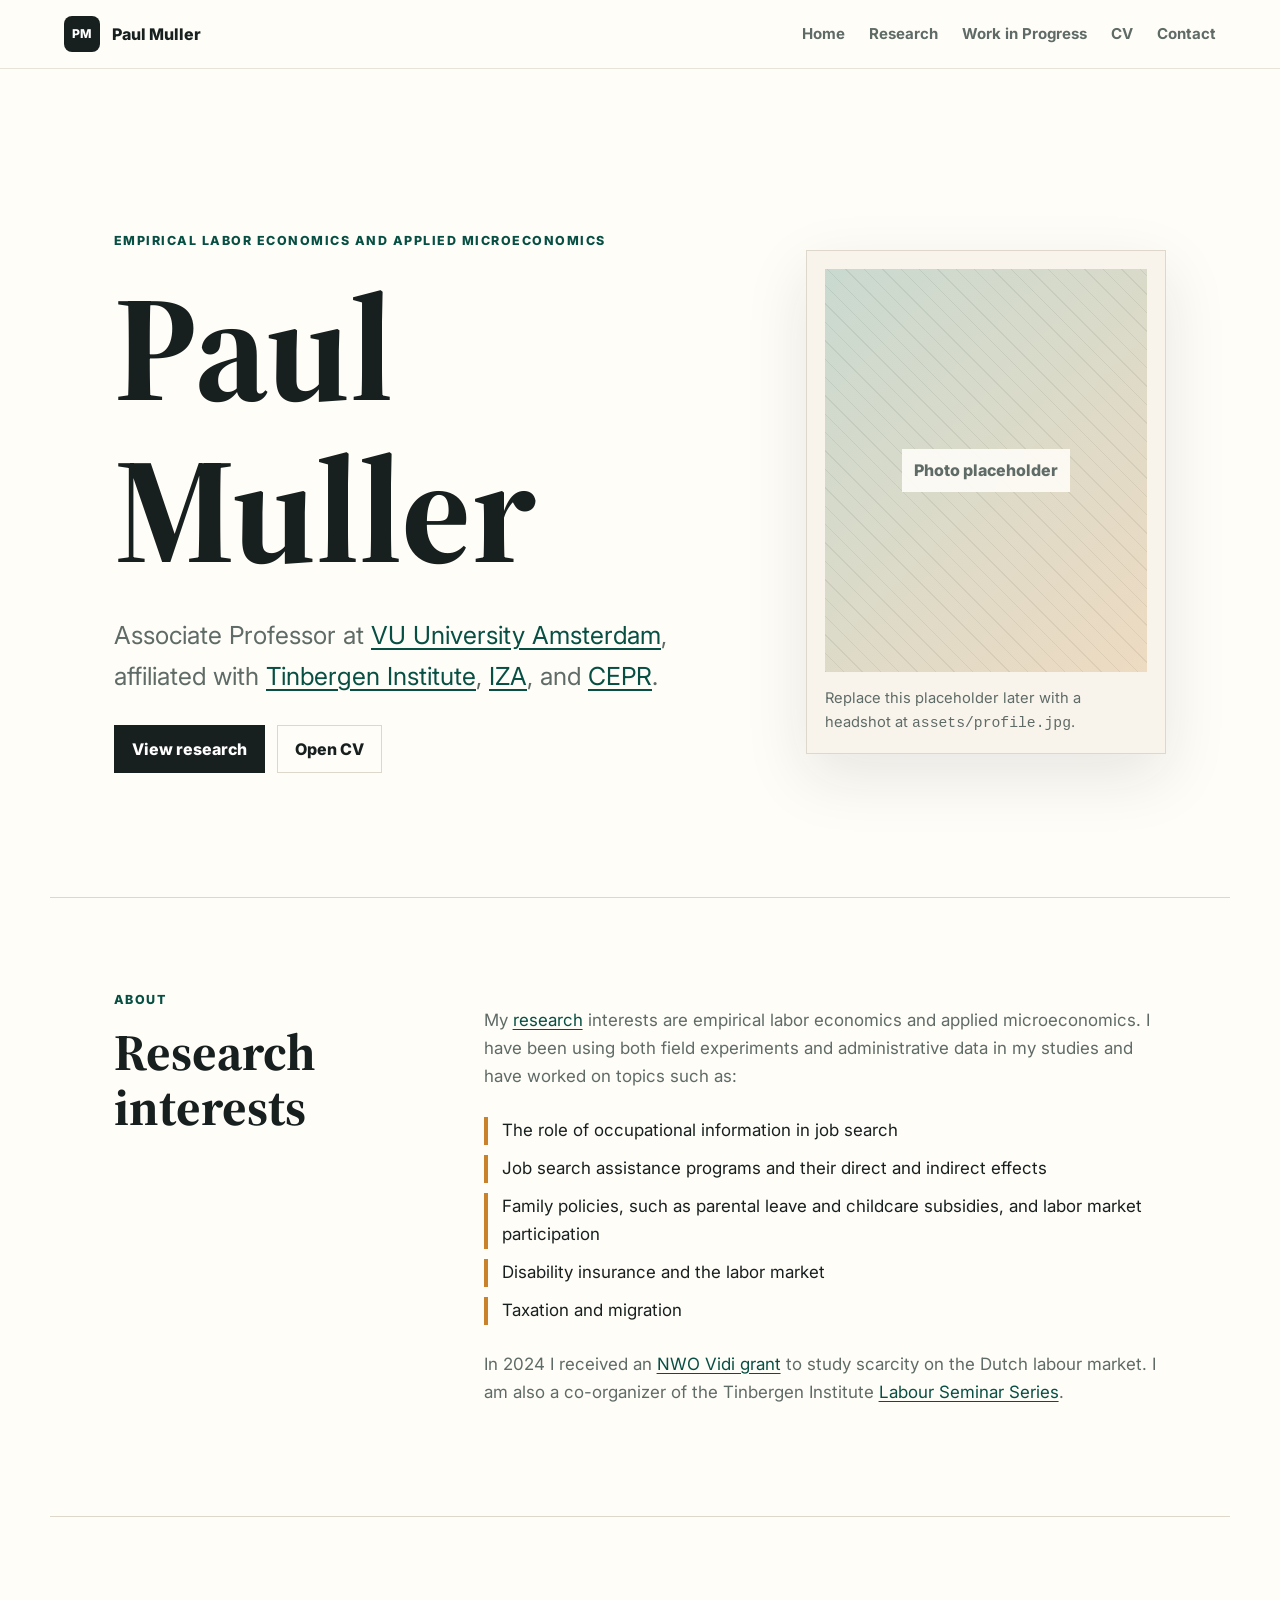
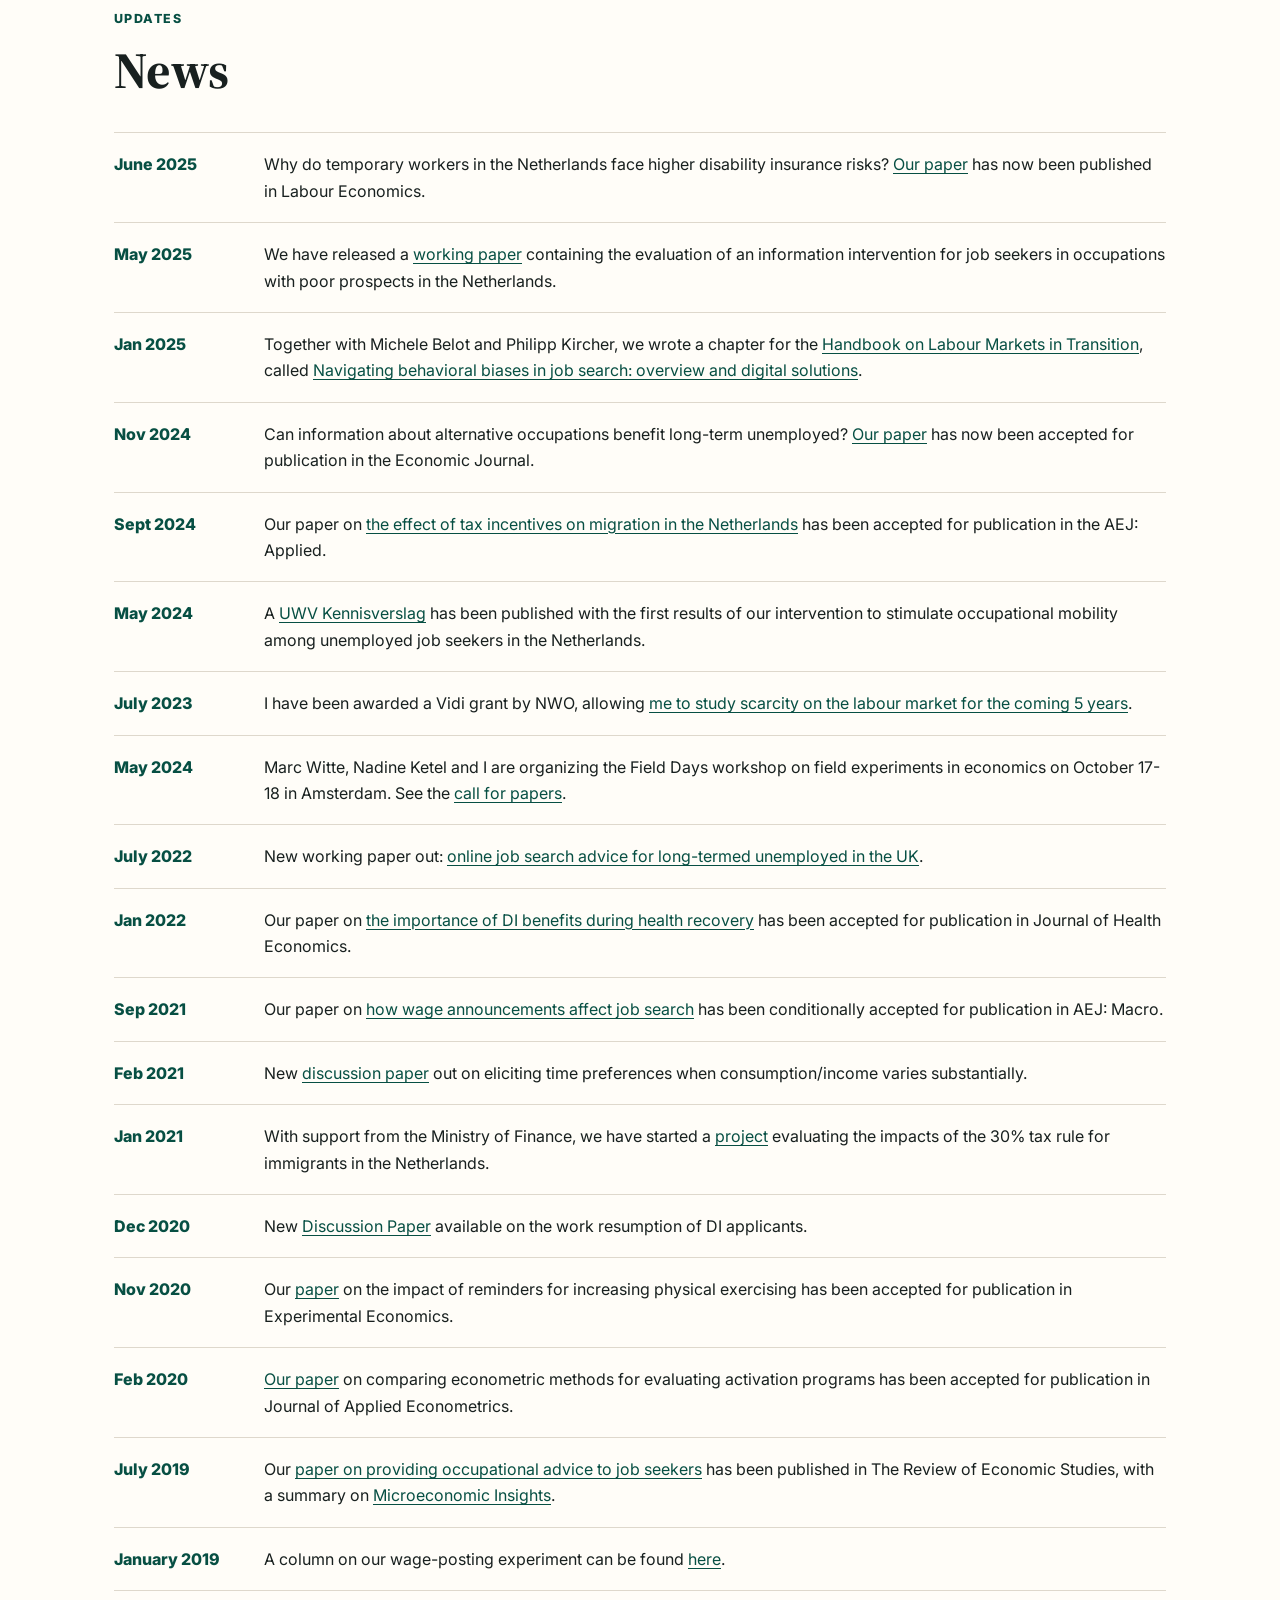
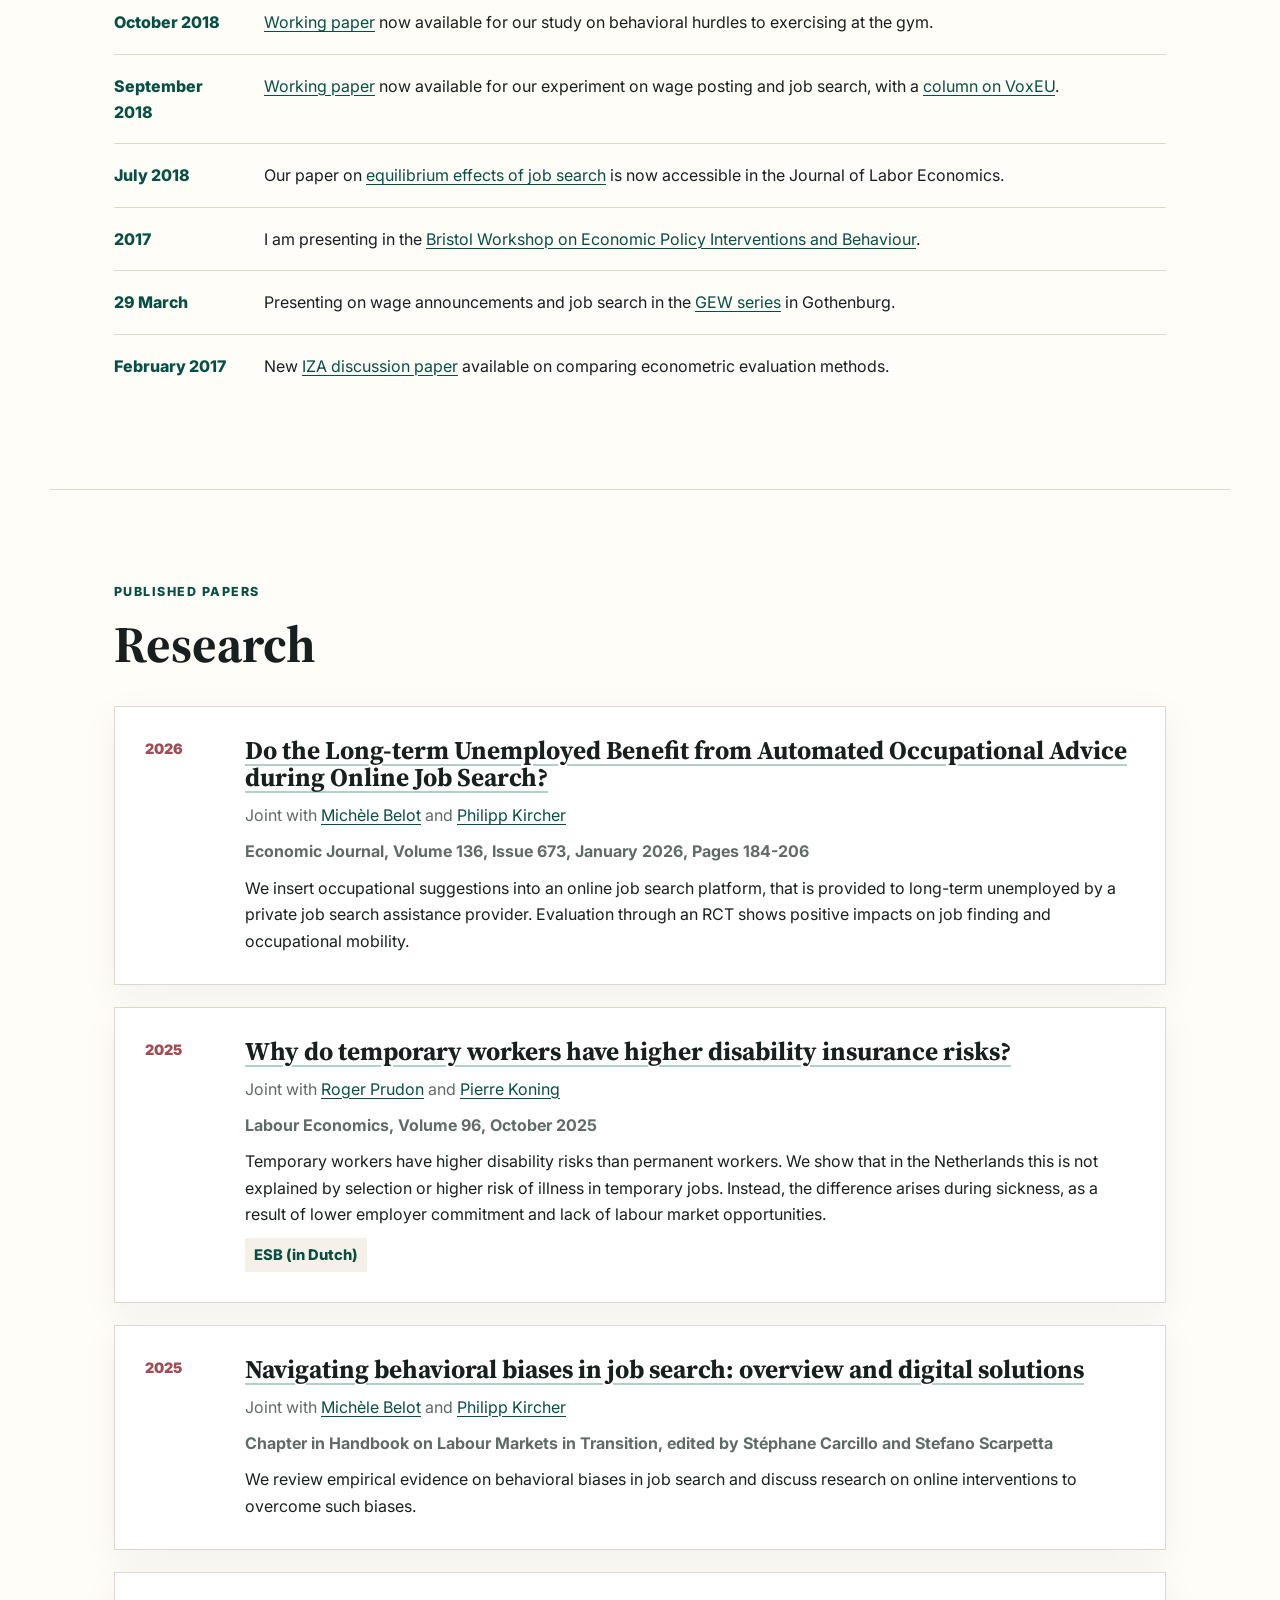
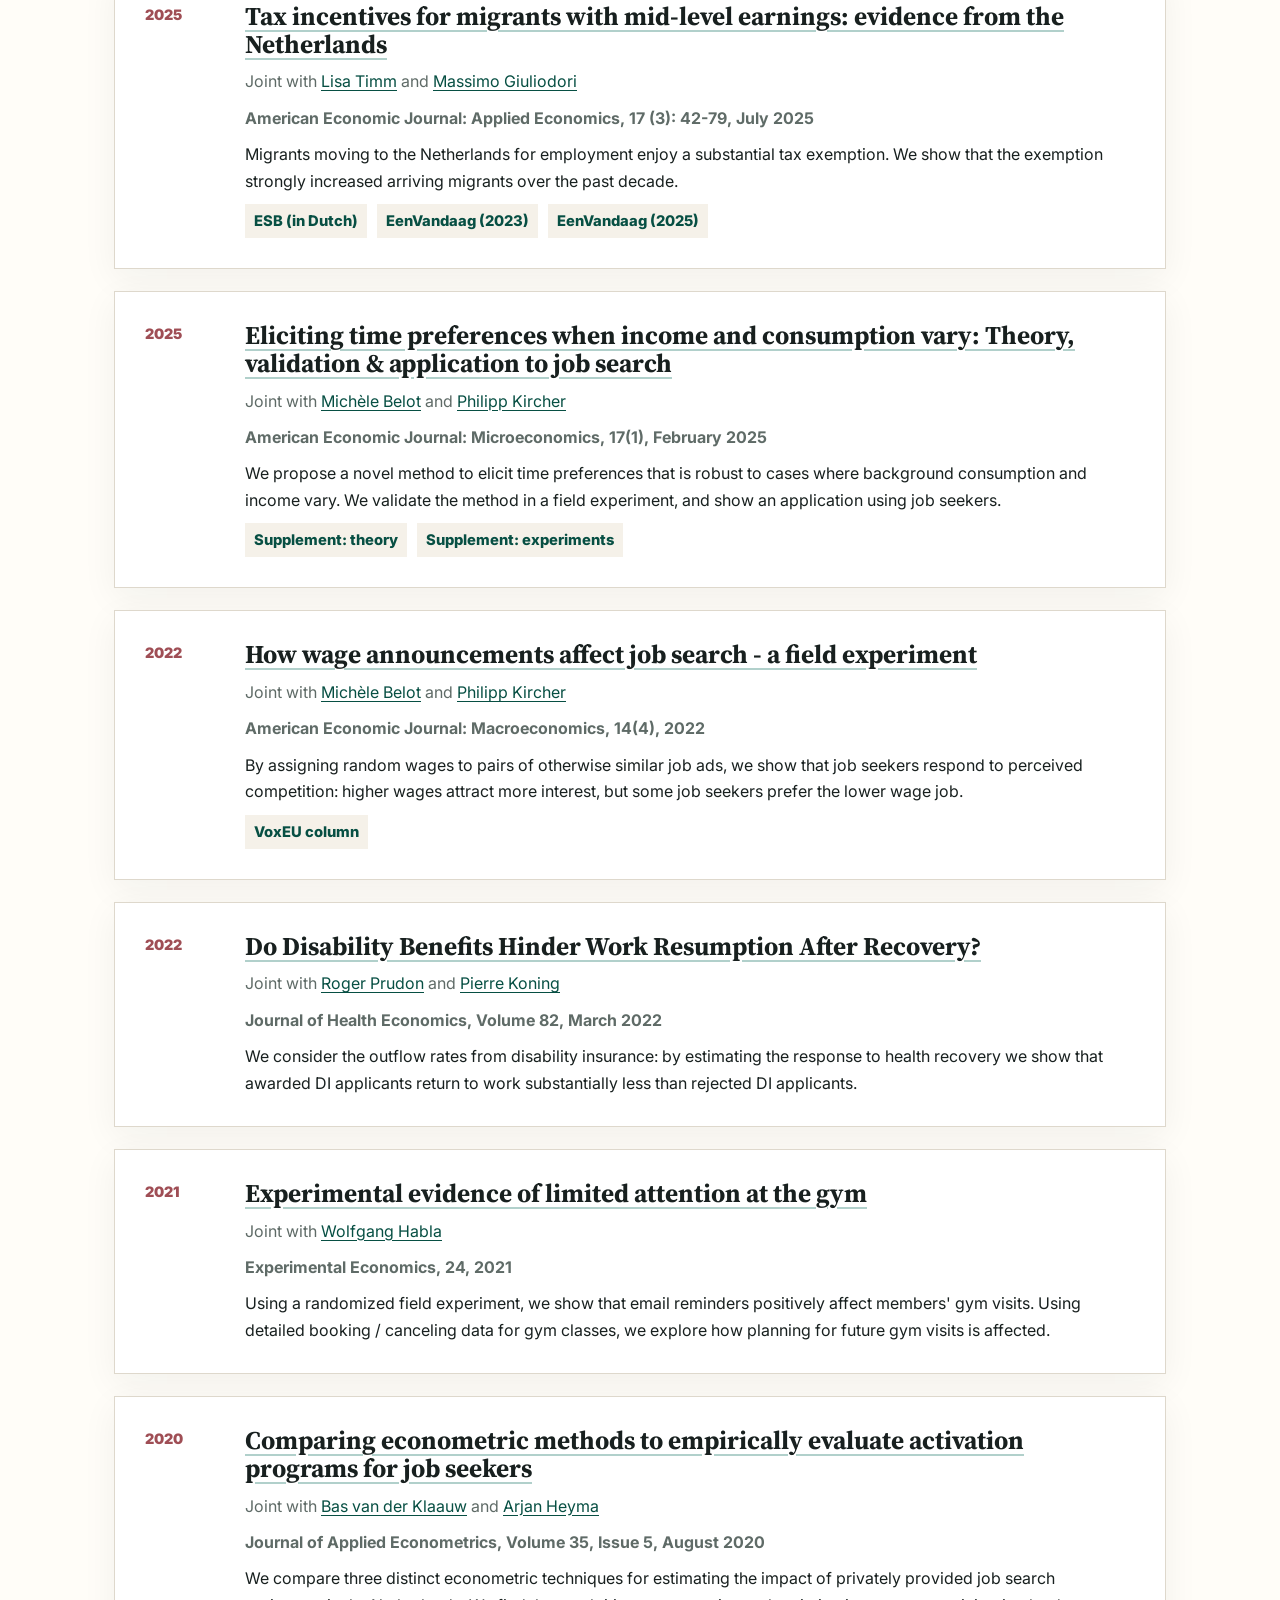
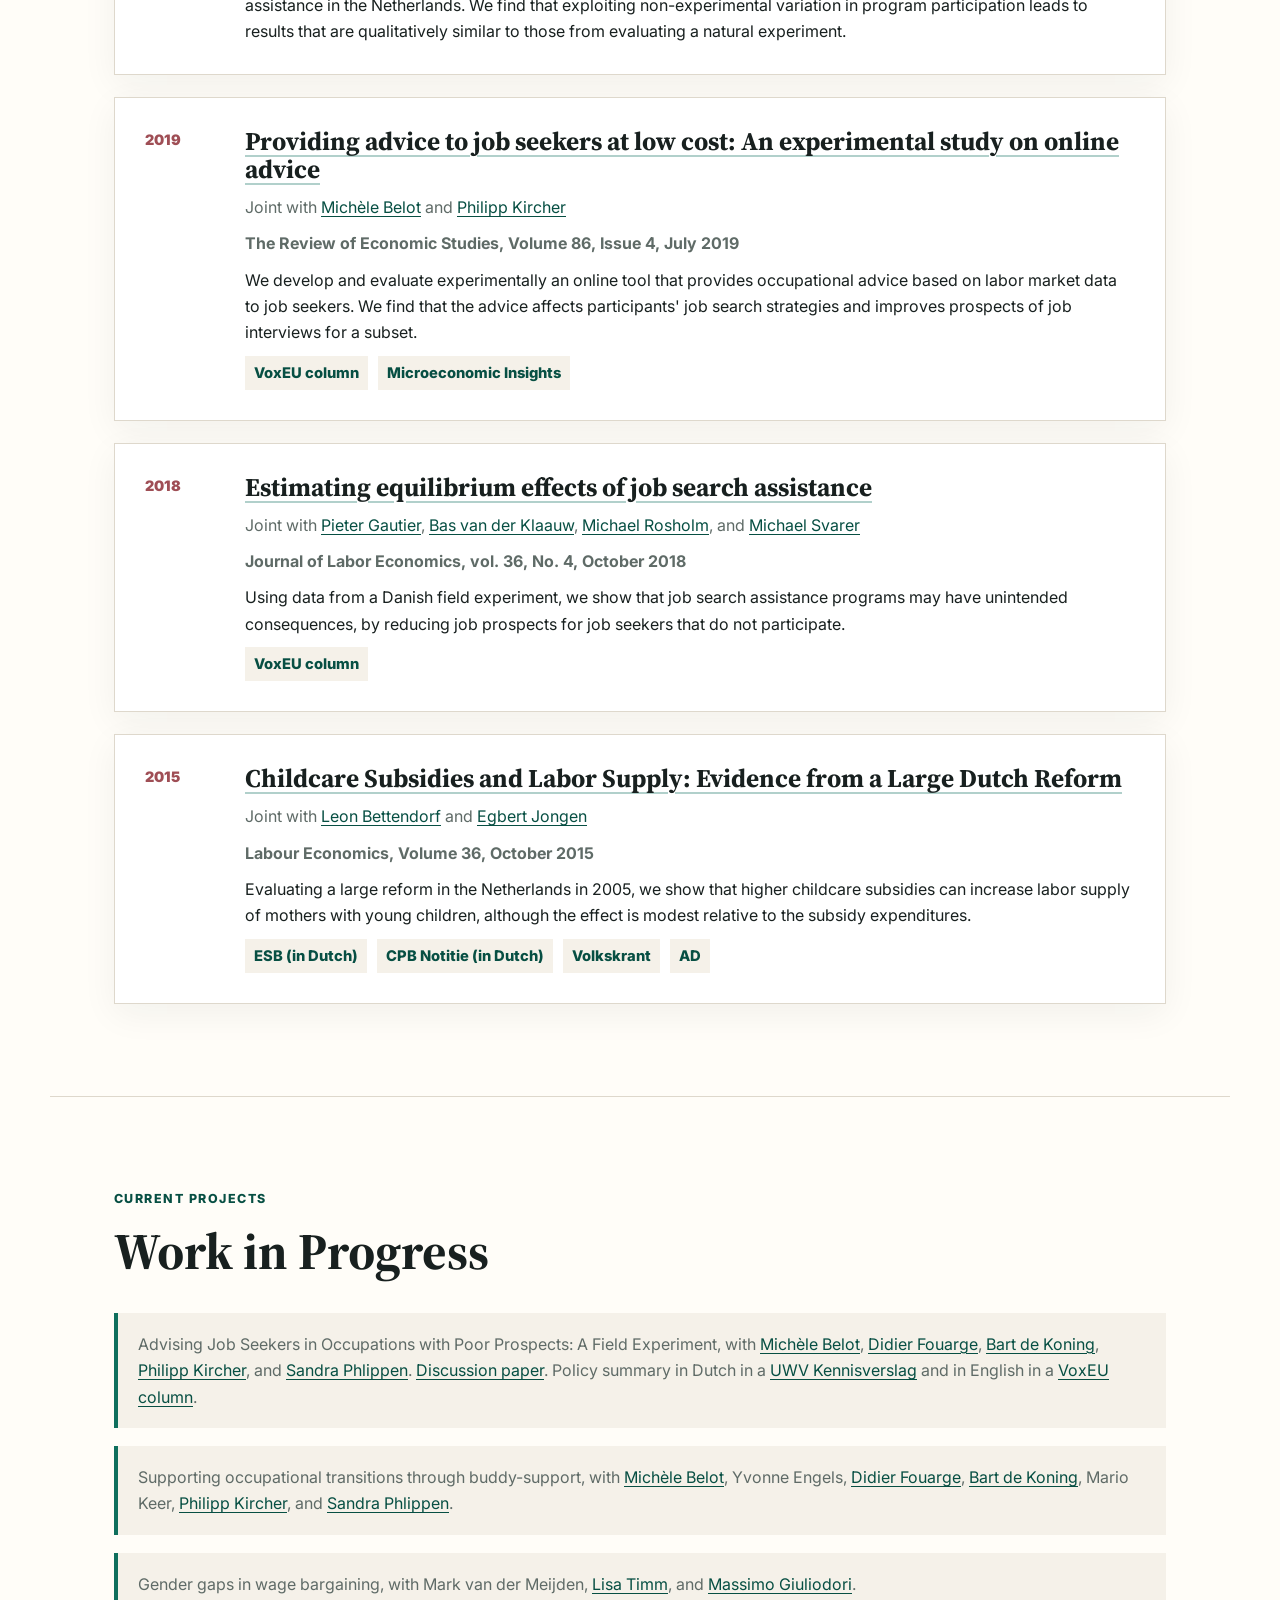
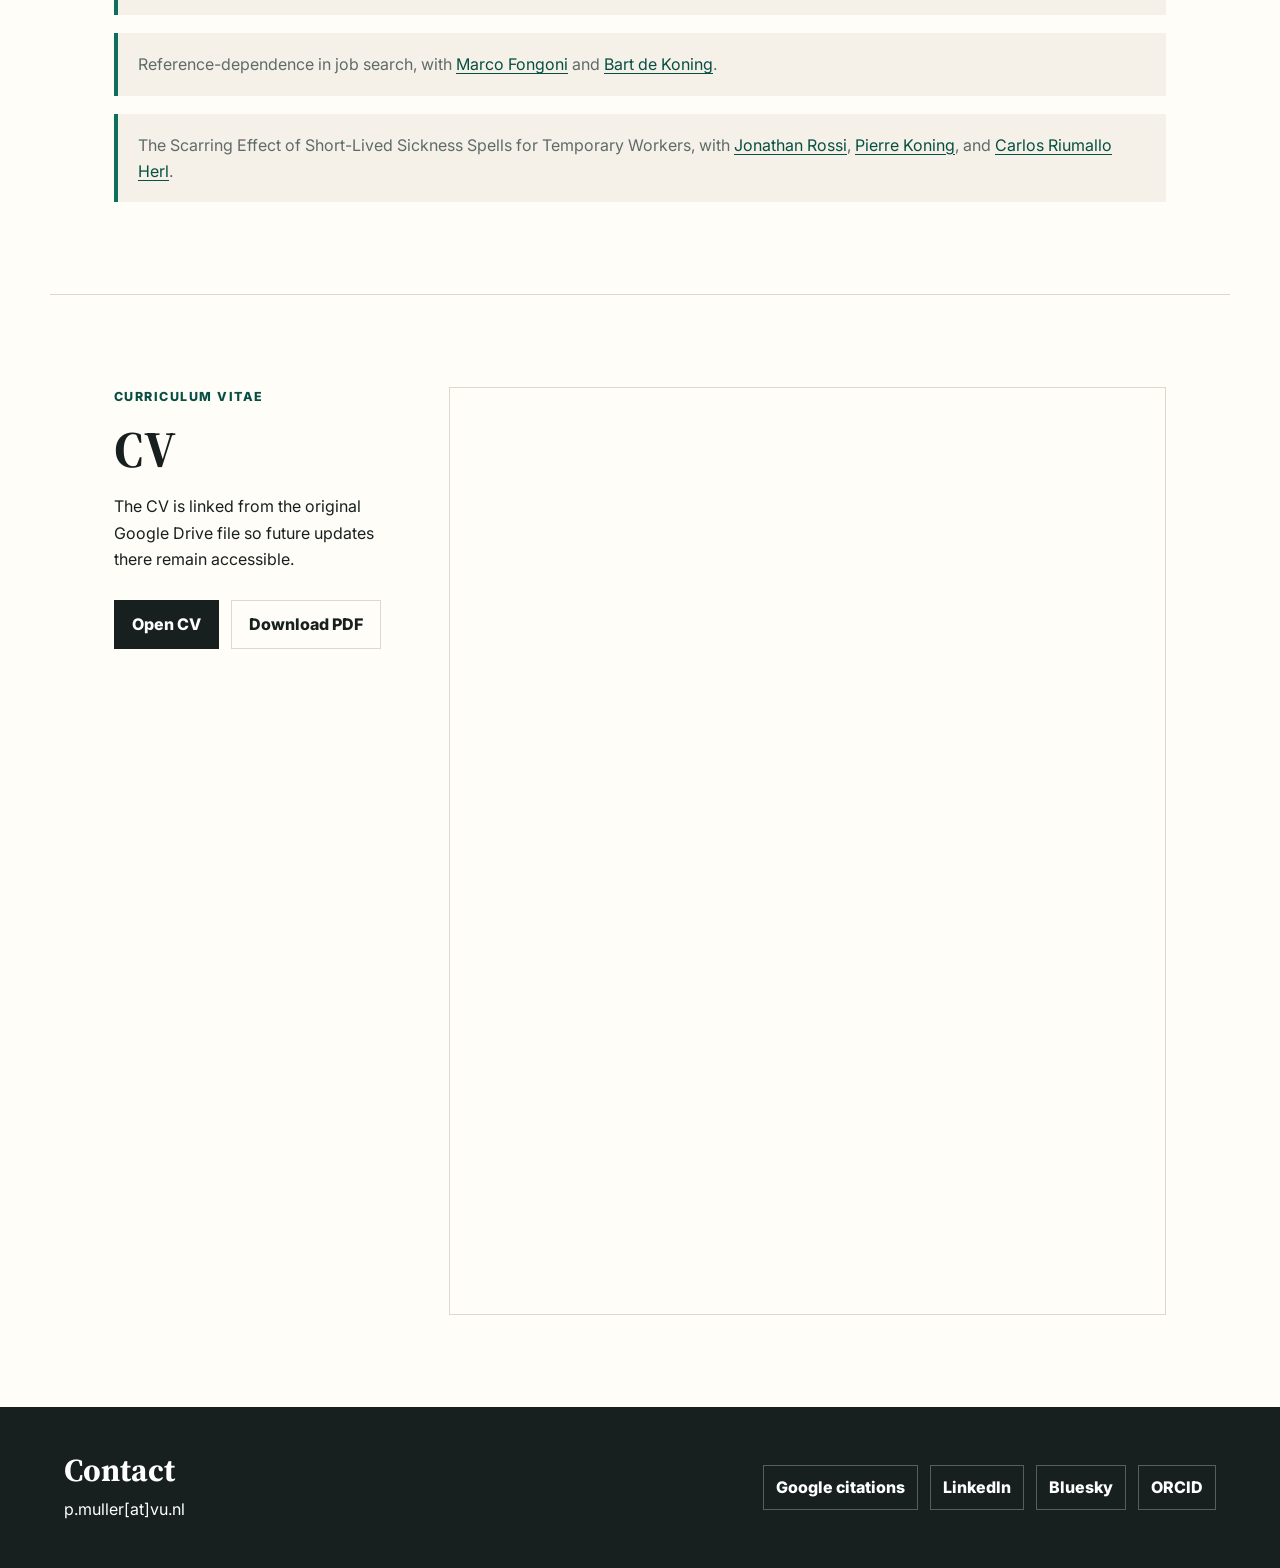
==== index.html @ 39389142 "Add files via upload" ====
<!doctype html>
<html lang="en">
  <head>
    <meta charset="utf-8">
    <meta name="viewport" content="width=device-width, initial-scale=1">
    <meta name="description" content="Paul Muller, Associate Professor at Vrije Universiteit Amsterdam. Research in empirical labor economics and applied microeconomics.">
    <title>Paul Muller | Academic Website</title>
    <link rel="preconnect" href="https://fonts.googleapis.com">
    <link rel="preconnect" href="https://fonts.gstatic.com" crossorigin>
    <link href="https://fonts.googleapis.com/css2?family=Inter:wght@400;500;600;700;800&family=Source+Serif+4:wght@500;600;700&display=swap" rel="stylesheet">
    <link rel="stylesheet" href="styles.css">
  </head>
  <body>
    <header class="site-header">
      <a class="brand" href="#home" aria-label="Paul Muller home">
        <span class="brand-mark">PM</span>
        <span>Paul Muller</span>
      </a>
      <button class="menu-toggle" type="button" aria-expanded="false" aria-controls="site-nav">
        <span></span>
        <span></span>
        <span></span>
      </button>
      <nav class="site-nav" id="site-nav" aria-label="Primary navigation">
        <a href="#home">Home</a>
        <a href="#research">Research</a>
        <a href="#work-in-progress">Work in Progress</a>
        <a href="#cv">CV</a>
        <a href="#contact">Contact</a>
      </nav>
    </header>

    <main id="home">
      <section class="hero">
        <div class="hero-content">
          <p class="eyebrow">Empirical labor economics and applied microeconomics</p>
          <h1>Paul Muller</h1>
          <p class="lead">
            Associate Professor at
            <a href="https://research.vu.nl/en/persons/paul-muller">VU University Amsterdam</a>,
            affiliated with <a href="https://www.tinbergen.nl/home">Tinbergen Institute</a>,
            <a href="http://www.iza.org">IZA</a>, and <a href="https://cepr.org/">CEPR</a>.
          </p>
          <div class="hero-actions">
            <a class="button primary" href="#research">View research</a>
            <a class="button" href="https://drive.google.com/open?id=0B8v-GFLq4K0FSGJWUFNqa3ZjNzg&amp;resourcekey=0-B0E4r2ADpZhkcLunkWq-Mg">Open CV</a>
          </div>
        </div>
        <aside class="profile-panel" aria-label="Profile image placeholder">
          <div class="photo-placeholder">
            <span>Photo placeholder</span>
          </div>
          <p>
            Replace this placeholder later with a headshot at
            <code>assets/profile.jpg</code>.
          </p>
        </aside>
      </section>

      <section class="section split-section">
        <div>
          <p class="section-kicker">About</p>
          <h2>Research interests</h2>
        </div>
        <div class="text-flow">
          <p>
            My <a href="#research">research</a> interests are empirical labor economics and applied microeconomics.
            I have been using both field experiments and administrative data in my studies and have worked on topics such as:
          </p>
          <ul class="topic-list">
            <li>The role of occupational information in job search</li>
            <li>Job search assistance programs and their direct and indirect effects</li>
            <li>Family policies, such as parental leave and childcare subsidies, and labor market participation</li>
            <li>Disability insurance and the labor market</li>
            <li>Taxation and migration</li>
          </ul>
          <p>
            In 2024 I received an <a href="https://vu.nl/nl/nieuws/2023/paul-muller-ontvangt-vidi-onderzoeksbeurs">NWO Vidi grant</a>
            to study scarcity on the Dutch labour market. I am also a co-organizer of the Tinbergen Institute
            <a href="https://tinbergen.nl/events/series=Labor+Seminars">Labour Seminar Series</a>.
          </p>
        </div>
      </section>

      <section class="section" id="news">
        <div class="section-heading">
          <p class="section-kicker">Updates</p>
          <h2>News</h2>
        </div>
        <div class="news-list">
          <article><time>June 2025</time><p>Why do temporary workers in the Netherlands face higher disability insurance risks? <a href="https://doi.org/10.1016/j.labeco.2025.102719">Our paper</a> has now been published in Labour Economics.</p></article>
          <article><time>May 2025</time><p>We have released a <a href="https://www.iza.org/publications/dp/17905/advising-job-seekers-in-occupations-with-poor-prospects-a-field-experiment">working paper</a> containing the evaluation of an information intervention for job seekers in occupations with poor prospects in the Netherlands.</p></article>
          <article><time>Jan 2025</time><p>Together with Michele Belot and Philipp Kircher, we wrote a chapter for the <a href="https://www.elgaronline.com/edcollbook/book/9781839106958/9781839106958.xml?rskey=VYB6Tf&amp;result=1">Handbook on Labour Markets in Transition</a>, called <a href="https://www.elgaronline.com/edcollchap/book/9781839106958/book-part-9781839106958-14.xml">Navigating behavioral biases in job search: overview and digital solutions</a>.</p></article>
          <article><time>Nov 2024</time><p>Can information about alternative occupations benefit long-term unemployed? <a href="https://docs.iza.org/dp15452.pdf">Our paper</a> has now been accepted for publication in the Economic Journal.</p></article>
          <article><time>Sept 2024</time><p>Our paper on <a href="https://www.aeaweb.org/articles?id=10.1257/app.20230438&amp;&amp;from=f">the effect of tax incentives on migration in the Netherlands</a> has been accepted for publication in the AEJ: Applied.</p></article>
          <article><time>May 2024</time><p>A <a href="https://www.uwv.nl/imagesdxa/ukv-2024-4-breder-naar-werk-zoeken_tcm94-457199.pdf">UWV Kennisverslag</a> has been published with the first results of our intervention to stimulate occupational mobility among unemployed job seekers in the Netherlands.</p></article>
          <article><time>July 2023</time><p>I have been awarded a Vidi grant by NWO, allowing <a href="https://vu.nl/nl/nieuws/2023/paul-muller-ontvangt-vidi-onderzoeksbeurs">me to study scarcity on the labour market for the coming 5 years</a>.</p></article>
          <article><time>May 2024</time><p>Marc Witte, Nadine Ketel and I are organizing the Field Days workshop on field experiments in economics on October 17-18 in Amsterdam. See the <a href="https://tinbergen.nl/event/2024/10/17/12512/field-days-experiments-outside-the-lab">call for papers</a>.</p></article>
          <article><time>July 2022</time><p>New working paper out: <a href="https://docs.iza.org/dp15452.pdf">online job search advice for long-termed unemployed in the UK</a>.</p></article>
          <article><time>Jan 2022</time><p>Our paper on <a href="https://doi.org/10.1016/j.jhealeco.2022.102593">the importance of DI benefits during health recovery</a> has been accepted for publication in Journal of Health Economics.</p></article>
          <article><time>Sep 2021</time><p>Our paper on <a href="https://www.aeaweb.org/articles?id=10.1257/mac.20200116">how wage announcements affect job search</a> has been conditionally accepted for publication in AEJ: Macro.</p></article>
          <article><time>Feb 2021</time><p>New <a href="https://papers.tinbergen.nl/21013.pdf">discussion paper</a> out on eliciting time preferences when consumption/income varies substantially.</p></article>
          <article><time>Jan 2021</time><p>With support from the Ministry of Finance, we have started a <a href="https://odissei-data.nl/nl/2020/11/the-30-rule-for-expats-impact-on-immigration-and-wages/">project</a> evaluating the impacts of the 30% tax rule for immigrants in the Netherlands.</p></article>
          <article><time>Dec 2020</time><p>New <a href="https://www.iza.org/publications/dp/13971/do-disability-benefits-hinder-work-resumption-after-recovery">Discussion Paper</a> available on the work resumption of DI applicants.</p></article>
          <article><time>Nov 2020</time><p>Our <a href="https://www.dropbox.com/s/bor770i3ataqcuh/reminder_study_48PM.pdf?dl=0">paper</a> on the impact of reminders for increasing physical exercising has been accepted for publication in Experimental Economics.</p></article>
          <article><time>Feb 2020</time><p><a href="https://onlinelibrary.wiley.com/doi/abs/10.1002/jae.2763">Our paper</a> on comparing econometric methods for evaluating activation programs has been accepted for publication in Journal of Applied Econometrics.</p></article>
          <article><time>July 2019</time><p>Our <a href="https://doi.org/10.1093/restud/rdy059">paper on providing occupational advice to job seekers</a> has been published in The Review of Economic Studies, with a summary on <a href="https://microeconomicinsights.org/providing-low-cost-labor-market-information-to-assist-jobseekers/">Microeconomic Insights</a>.</p></article>
          <article><time>January 2019</time><p>A column on our wage-posting experiment can be found <a href="https://voxeu.org/article/job-seeker-responses-wages-job-adverts">here</a>.</p></article>
          <article><time>October 2018</time><p><a href="https://gupea.ub.gu.se/bitstream/2077/57880/1/gupea_2077_57880_1.pdf">Working paper</a> now available for our study on behavioral hurdles to exercising at the gym.</p></article>
          <article><time>September 2018</time><p><a href="http://ftp.iza.org/dp11814.pdf">Working paper</a> now available for our experiment on wage posting and job search, with a <a href="https://voxeu.org/article/job-seeker-responses-wages-job-adverts">column on VoxEU</a>.</p></article>
          <article><time>July 2018</time><p>Our paper on <a href="https://www.journals.uchicago.edu/doi/10.1086/697513">equilibrium effects of job search</a> is now accessible in the Journal of Labor Economics.</p></article>
          <article><time>2017</time><p>I am presenting in the <a href="http://www.bristol.ac.uk/efm/events/2017/bristol-workshop-on-economic-policy-interventions-and-behaviour.html">Bristol Workshop on Economic Policy Interventions and Behaviour</a>.</p></article>
          <article><time>29 March</time><p>Presenting on wage announcements and job search in the <a href="http://economics.handels.gu.se/english/research/seminars">GEW series</a> in Gothenburg.</p></article>
          <article><time>February 2017</time><p>New <a href="http://ftp.iza.org/dp10531.pdf">IZA discussion paper</a> available on comparing econometric evaluation methods.</p></article>
        </div>
      </section>

      <section class="section" id="research">
        <div class="section-heading">
          <p class="section-kicker">Published papers</p>
          <h2>Research</h2>
        </div>
        <div class="publication-list">
          <article class="publication">
            <div class="pub-year">2026</div>
            <div>
              <h3><a href="https://academic.oup.com/ej/advance-article-abstract/doi/10.1093/ej/ueaf041/8154033">Do the Long-term Unemployed Benefit from Automated Occupational Advice during Online Job Search?</a></h3>
              <p class="authors">Joint with <a href="https://sites.google.com/site/mvkbelot/home">Michèle Belot</a> and <a href="https://philippkircher.com/">Philipp Kircher</a></p>
              <p class="venue">Economic Journal, Volume 136, Issue 673, January 2026, Pages 184-206</p>
              <p>We insert occupational suggestions into an online job search platform, that is provided to long-term unemployed by a private job search assistance provider. Evaluation through an RCT shows positive impacts on job finding and occupational mobility.</p>
            </div>
          </article>

          <article class="publication">
            <div class="pub-year">2025</div>
            <div>
              <h3><a href="https://kwnsfk27.r.eu-west-1.awstrack.me/L0/https:%2F%2Fdoi.org%2F10.1016%2Fj.labeco.2025.102719/1/010201974c11d836-7057aef3-a566-4313-84eb-cc19943b64fc-000000/uoFihC83V1n2uqUT_cOCWQyyjzA=429">Why do temporary workers have higher disability insurance risks?</a></h3>
              <p class="authors">Joint with <a href="https://sites.google.com/view/rogerprudon/">Roger Prudon</a> and <a href="https://www.universiteitleiden.nl/medewerkers/pierre-koning/publicaties#tab-2">Pierre Koning</a></p>
              <p class="venue">Labour Economics, Volume 96, October 2025</p>
              <p>Temporary workers have higher disability risks than permanent workers. We show that in the Netherlands this is not explained by selection or higher risk of illness in temporary jobs. Instead, the difference arises during sickness, as a result of lower employer commitment and lack of labour market opportunities.</p>
              <p class="extra-links"><a href="https://esb.nu/esb/20070623/werkgeversverplichtingen-bij-ziekte-ook-effectief-bij-tijdelijke-werknemers?utm_source=nieuwsbrief&amp;utm_campaign=esb-wekelijks&amp;utm_medium=email&amp;utm_content=20220616">ESB (in Dutch)</a></p>
            </div>
          </article>

          <article class="publication">
            <div class="pub-year">2025</div>
            <div>
              <h3><a href="https://www.elgaronline.com/edcollbook/book/9781839106958/9781839106958.xml?rskey=VYB6Tf&amp;result=1">Navigating behavioral biases in job search: overview and digital solutions</a></h3>
              <p class="authors">Joint with <a href="https://sites.google.com/site/mvkbelot/home">Michèle Belot</a> and <a href="https://philippkircher.com/">Philipp Kircher</a></p>
              <p class="venue">Chapter in Handbook on Labour Markets in Transition, edited by Stéphane Carcillo and Stefano Scarpetta</p>
              <p>We review empirical evidence on behavioral biases in job search and discuss research on online interventions to overcome such biases.</p>
            </div>
          </article>

          <article class="publication">
            <div class="pub-year">2025</div>
            <div>
              <h3><a href="https://www.aeaweb.org/articles?id=10.1257/app.20230438&amp;&amp;from=f">Tax incentives for migrants with mid-level earnings: evidence from the Netherlands</a></h3>
              <p class="authors">Joint with <a href="https://sites.google.com/view/lmtimm/about">Lisa Timm</a> and <a href="https://www.uva.nl/en/profile/g/i/m.giuliodori/m.giuliodori.html?cb">Massimo Giuliodori</a></p>
              <p class="venue">American Economic Journal: Applied Economics, 17 (3): 42-79, July 2025</p>
              <p>Migrants moving to the Netherlands for employment enjoy a substantial tax exemption. We show that the exemption strongly increased arriving migrants over the past decade.</p>
              <p class="extra-links"><a href="https://esb.nu/hervorming-expatregeling-heeft-tot-aanzienlijke-toename-migranten-geleid/">ESB (in Dutch)</a> <a href="https://eenvandaag.avrotros.nl/item/eenvandaag-23-10-2023/">EenVandaag (2023)</a> <a href="https://eenvandaag.avrotros.nl/item/afschaffen-financieel-gunstige-expatregeling-is-slecht-idee-waarschuwen-bedrijven-en-experts/#alert-toaster-slide-down">EenVandaag (2025)</a></p>
            </div>
          </article>

          <article class="publication">
            <div class="pub-year">2025</div>
            <div>
              <h3><a href="https://www.aeaweb.org/articles?id=10.1257/mic.20220118&amp;&amp;from=f">Eliciting time preferences when income and consumption vary: Theory, validation &amp; application to job search</a></h3>
              <p class="authors">Joint with <a href="https://sites.google.com/site/mvkbelot/home">Michèle Belot</a> and <a href="https://philippkircher.com/">Philipp Kircher</a></p>
              <p class="venue">American Economic Journal: Microeconomics, 17(1), February 2025</p>
              <p>We propose a novel method to elicit time preferences that is robust to cases where background consumption and income vary. We validate the method in a field experiment, and show an application using job seekers.</p>
              <p class="extra-links"><a href="https://www.dropbox.com/s/rof11hq48nwmnyr/supplement1%20general%20theory.pdf?dl=0">Supplement: theory</a> <a href="https://www.dropbox.com/s/e9b5hhl8kuj4xpo/supplement2%20instructions%20for%20validation%20experiment.pdf?dl=0">Supplement: experiments</a></p>
            </div>
          </article>

          <article class="publication">
            <div class="pub-year">2022</div>
            <div>
              <h3><a href="https://doi.org/10.1257/mac.20200116">How wage announcements affect job search - a field experiment</a></h3>
              <p class="authors">Joint with <a href="https://sites.google.com/site/mvkbelot/home">Michèle Belot</a> and <a href="https://philippkircher.com/">Philipp Kircher</a></p>
              <p class="venue">American Economic Journal: Macroeconomics, 14(4), 2022</p>
              <p>By assigning random wages to pairs of otherwise similar job ads, we show that job seekers respond to perceived competition: higher wages attract more interest, but some job seekers prefer the lower wage job.</p>
              <p class="extra-links"><a href="https://cepr.org/voxeu/columns/job-seeker-responses-wages-job-adverts">VoxEU column</a></p>
            </div>
          </article>

          <article class="publication">
            <div class="pub-year">2022</div>
            <div>
              <h3><a href="https://doi.org/10.1016/j.jhealeco.2022.102593">Do Disability Benefits Hinder Work Resumption After Recovery?</a></h3>
              <p class="authors">Joint with <a href="https://sites.google.com/view/rogerprudon/">Roger Prudon</a> and <a href="https://www.universiteitleiden.nl/medewerkers/pierre-koning/publicaties#tab-2">Pierre Koning</a></p>
              <p class="venue">Journal of Health Economics, Volume 82, March 2022</p>
              <p>We consider the outflow rates from disability insurance: by estimating the response to health recovery we show that awarded DI applicants return to work substantially less than rejected DI applicants.</p>
            </div>
          </article>

          <article class="publication">
            <div class="pub-year">2021</div>
            <div>
              <h3><a href="https://link-springer-com.vu-nl.idm.oclc.org/article/10.1007/s10683-020-09693-5">Experimental evidence of limited attention at the gym</a></h3>
              <p class="authors">Joint with <a href="http://www.zew.de/en/team/wha/?cHash=1ed394ff5444c144fb49d79d6c3c8555">Wolfgang Habla</a></p>
              <p class="venue">Experimental Economics, 24, 2021</p>
              <p>Using a randomized field experiment, we show that email reminders positively affect members' gym visits. Using detailed booking / canceling data for gym classes, we explore how planning for future gym visits is affected.</p>
            </div>
          </article>

          <article class="publication">
            <div class="pub-year">2020</div>
            <div>
              <h3><a href="https://onlinelibrary.wiley.com/doi/abs/10.1002/jae.2763">Comparing econometric methods to empirically evaluate activation programs for job seekers</a></h3>
              <p class="authors">Joint with <a href="http://personal.vu.nl/b.vander.klaauw/">Bas van der Klaauw</a> and <a href="http://www.seo.nl/over-ons/medewerkers/arjan-heyma-arbeid/">Arjan Heyma</a></p>
              <p class="venue">Journal of Applied Econometrics, Volume 35, Issue 5, August 2020</p>
              <p>We compare three distinct econometric techniques for estimating the impact of privately provided job search assistance in the Netherlands. We find that exploiting non-experimental variation in program participation leads to results that are qualitatively similar to those from evaluating a natural experiment.</p>
            </div>
          </article>

          <article class="publication">
            <div class="pub-year">2019</div>
            <div>
              <h3><a href="https://doi.org/10.1093/restud/rdy059">Providing advice to job seekers at low cost: An experimental study on online advice</a></h3>
              <p class="authors">Joint with <a href="https://sites.google.com/site/mvkbelot/home">Michèle Belot</a> and <a href="https://philippkircher.com/">Philipp Kircher</a></p>
              <p class="venue">The Review of Economic Studies, Volume 86, Issue 4, July 2019</p>
              <p>We develop and evaluate experimentally an online tool that provides occupational advice based on labor market data to job seekers. We find that the advice affects participants' job search strategies and improves prospects of job interviews for a subset.</p>
              <p class="extra-links"><a href="https://cepr.org/voxeu/columns/how-low-cost-labour-market-information-benefits-job-seekers">VoxEU column</a> <a href="https://microeconomicinsights.org/providing-low-cost-labor-market-information-to-assist-jobseekers/">Microeconomic Insights</a></p>
            </div>
          </article>

          <article class="publication">
            <div class="pub-year">2018</div>
            <div>
              <h3><a href="https://www.journals.uchicago.edu/doi/10.1086/697513">Estimating equilibrium effects of job search assistance</a></h3>
              <p class="authors">Joint with <a href="https://sites.google.com/site/pietgautier/">Pieter Gautier</a>, <a href="http://personal.vu.nl/b.vander.klaauw/">Bas van der Klaauw</a>, <a href="http://pure.au.dk/portal/en/persons/michael-rosholm%28aae32dbc-b363-40df-b2a9-e187272b6b45%29.html">Michael Rosholm</a>, and <a href="http://pure.au.dk/portal/en/persons/michael-svarer%28d9bd9194-60c0-4054-a69f-23cebcb51da6%29.html">Michael Svarer</a></p>
              <p class="venue">Journal of Labor Economics, vol. 36, No. 4, October 2018</p>
              <p>Using data from a Danish field experiment, we show that job search assistance programs may have unintended consequences, by reducing job prospects for job seekers that do not participate.</p>
              <p class="extra-links"><a href="https://cepr.org/voxeu/columns/job-search-assistance-micro-success-does-not-guarantee-macro-success">VoxEU column</a></p>
            </div>
          </article>

          <article class="publication">
            <div class="pub-year">2015</div>
            <div>
              <h3><a href="http://www.sciencedirect.com/science/article/pii/S0927537115000330">Childcare Subsidies and Labor Supply: Evidence from a Large Dutch Reform</a></h3>
              <p class="authors">Joint with <a href="https://www.cpb.nl/en/staff/leon-bettendorf">Leon Bettendorf</a> and <a href="https://www.universiteitleiden.nl/en/staffmembers/egbert-jongen#tab-1">Egbert Jongen</a></p>
              <p class="venue">Labour Economics, Volume 36, October 2015</p>
              <p>Evaluating a large reform in the Netherlands in 2005, we show that higher childcare subsidies can increase labor supply of mothers with young children, although the effect is modest relative to the subsidy expenditures.</p>
              <p class="extra-links"><a href="https://esb.nu/binaries/2001/11/41/678-680_ESB4647_bettendorf.pdf">ESB (in Dutch)</a> <a href="https://www.cpb.nl/sites/default/files/publicaties/download/cpb-notitie-23december2011.pdf">CPB Notitie (in Dutch)</a> <a href="https://www.volkskrant.nl/nieuws-achtergrond/meer-moeders-werken-door-hogere-toeslag-kinderopvang~b714c7ae/">Volkskrant</a> <a href="https://www.ad.nl/wonen/meer-moeders-werken-door-hogere-toeslag-kinderopvang~a714c7ae/">AD</a></p>
            </div>
          </article>
        </div>
      </section>

      <section class="section" id="work-in-progress">
        <div class="section-heading">
          <p class="section-kicker">Current projects</p>
          <h2>Work in Progress</h2>
        </div>
        <ul class="wip-list">
          <li>Advising Job Seekers in Occupations with Poor Prospects: A Field Experiment, with <a href="https://sites.google.com/site/mvkbelot/home">Michèle Belot</a>, <a href="https://www.maastrichtuniversity.nl/d.fouarge">Didier Fouarge</a>, <a href="https://sites.google.com/view/bkdekoning/home">Bart de Koning</a>, <a href="https://philippkircher.com/">Philipp Kircher</a>, and <a href="https://insights.abnamro.nl/contact/sandra-phlippen/">Sandra Phlippen</a>. <a href="https://www.iza.org/publications/dp/17905/advising-job-seekers-in-occupations-with-poor-prospects-a-field-experiment">Discussion paper</a>. Policy summary in Dutch in a <a href="https://www.uwv.nl/imagesdxa/ukv-2024-4-breder-naar-werk-zoeken_tcm94-457199.pdf">UWV Kennisverslag</a> and in English in a <a href="https://cepr.org/voxeu/columns/connecting-job-seekers-buddies-online">VoxEU column</a>.</li>
          <li>Supporting occupational transitions through buddy-support, with <a href="https://sites.google.com/site/mvkbelot/home">Michèle Belot</a>, Yvonne Engels, <a href="https://www.maastrichtuniversity.nl/d.fouarge">Didier Fouarge</a>, <a href="https://sites.google.com/view/bkdekoning/home">Bart de Koning</a>, Mario Keer, <a href="https://philippkircher.com/">Philipp Kircher</a>, and <a href="https://insights.abnamro.nl/contact/sandra-phlippen/">Sandra Phlippen</a>.</li>
          <li>Gender gaps in wage bargaining, with Mark van der Meijden, <a href="https://sites.google.com/view/lmtimm/about">Lisa Timm</a>, and <a href="https://www.uva.nl/en/profile/g/i/m.giuliodori/m.giuliodori.html?cb">Massimo Giuliodori</a>.</li>
          <li>Reference-dependence in job search, with <a href="https://sites.google.com/site/marcofongoni/">Marco Fongoni</a> and <a href="https://sites.google.com/view/bkdekoning/home">Bart de Koning</a>.</li>
          <li>The Scarring Effect of Short-Lived Sickness Spells for Temporary Workers, with <a href="https://sites.google.com/view/jonathanrossi/home-page">Jonathan Rossi</a>, <a href="https://research.vu.nl/en/persons/pierre-koning">Pierre Koning</a>, and <a href="https://www.eur.nl/en/people/carlos-riumallo-herl">Carlos Riumallo Herl</a>.</li>
        </ul>
      </section>

      <section class="section cv-section" id="cv">
        <div>
          <p class="section-kicker">Curriculum vitae</p>
          <h2>CV</h2>
          <p>The CV is linked from the original Google Drive file so future updates there remain accessible.</p>
          <div class="hero-actions">
            <a class="button primary" href="https://drive.google.com/open?id=0B8v-GFLq4K0FSGJWUFNqa3ZjNzg&amp;resourcekey=0-B0E4r2ADpZhkcLunkWq-Mg">Open CV</a>
            <a class="button" href="https://drive.google.com/uc?id=0B8v-GFLq4K0FSGJWUFNqa3ZjNzg&amp;resourcekey=0-B0E4r2ADpZhkcLunkWq-Mg&amp;export=download">Download PDF</a>
          </div>
        </div>
        <iframe title="CVPaul Muller.pdf" src="https://drive.google.com/file/d/0B8v-GFLq4K0FSGJWUFNqa3ZjNzg/preview?resourcekey=0-B0E4r2ADpZhkcLunkWq-Mg" loading="lazy"></iframe>
      </section>
    </main>

    <footer class="footer" id="contact">
      <div>
        <h2>Contact</h2>
        <p>p.muller[at]vu.nl</p>
      </div>
      <div class="contact-links">
        <a href="https://scholar.google.com/citations?user=_DKDBTUAAAAJ&amp;hl=en">Google citations</a>
        <a href="https://nl.linkedin.com/pub/paul-muller/44/487/17a">LinkedIn</a>
        <a href="https://bsky.app/profile/mullerpaul.bsky.social">Bluesky</a>
        <a href="https://orcid.org/0000-0002-3804-9630">ORCID</a>
      </div>
    </footer>

    <script src="script.js"></script>
  </body>
</html>
---- styles.css ----
:root {
  color-scheme: light;
  --ink: #18201f;
  --muted: #5f6b67;
  --soft: #f5f1e9;
  --paper: #fffdf8;
  --line: #ded8cc;
  --accent: #0f6f5d;
  --accent-strong: #074f43;
  --gold: #c9822a;
  --rose: #9f4e55;
  --shadow: 0 22px 60px rgba(24, 32, 31, 0.1);
}

* {
  box-sizing: border-box;
}

html {
  scroll-behavior: smooth;
}

body {
  margin: 0;
  background: var(--paper);
  color: var(--ink);
  font-family: Inter, Arial, sans-serif;
  line-height: 1.65;
}

a {
  color: var(--accent-strong);
  text-underline-offset: 0.18em;
}

a:hover {
  color: var(--rose);
}

.site-header {
  align-items: center;
  background: rgba(255, 253, 248, 0.92);
  border-bottom: 1px solid rgba(222, 216, 204, 0.72);
  display: flex;
  justify-content: space-between;
  left: 0;
  padding: 16px clamp(20px, 5vw, 72px);
  position: sticky;
  right: 0;
  top: 0;
  z-index: 20;
  backdrop-filter: blur(16px);
}

.brand {
  align-items: center;
  color: var(--ink);
  display: inline-flex;
  font-weight: 800;
  gap: 12px;
  text-decoration: none;
}

.brand-mark {
  align-items: center;
  background: var(--ink);
  border-radius: 8px;
  color: white;
  display: inline-flex;
  font-size: 0.76rem;
  height: 36px;
  justify-content: center;
  letter-spacing: 0.04em;
  width: 36px;
}

.site-nav {
  align-items: center;
  display: flex;
  gap: 24px;
  font-size: 0.94rem;
  font-weight: 700;
}

.site-nav a {
  color: var(--muted);
  text-decoration: none;
}

.site-nav a:hover {
  color: var(--accent-strong);
}

.menu-toggle {
  background: transparent;
  border: 0;
  display: none;
  height: 40px;
  padding: 8px;
  width: 40px;
}

.menu-toggle span {
  background: var(--ink);
  display: block;
  height: 2px;
  margin: 5px 0;
  width: 24px;
}

.hero {
  display: grid;
  gap: clamp(36px, 6vw, 86px);
  grid-template-columns: minmax(0, 1fr) minmax(280px, 360px);
  margin: 0 auto;
  max-width: 1180px;
  min-height: calc(100vh - 72px);
  padding: clamp(52px, 8vw, 108px) clamp(20px, 5vw, 72px) 64px;
}

.hero-content {
  align-self: center;
}

.eyebrow,
.section-kicker {
  color: var(--accent-strong);
  font-size: 0.78rem;
  font-weight: 800;
  letter-spacing: 0.12em;
  margin: 0 0 14px;
  text-transform: uppercase;
}

h1,
h2,
h3 {
  font-family: "Source Serif 4", Georgia, serif;
  line-height: 1.08;
}

h1 {
  font-size: clamp(4rem, 12vw, 9.4rem);
  letter-spacing: 0;
  margin: 0 0 18px;
}

h2 {
  font-size: clamp(2rem, 4vw, 3.7rem);
  margin: 0;
}

h3 {
  font-size: clamp(1.25rem, 2vw, 1.72rem);
  margin: 0 0 10px;
}

.lead {
  color: var(--muted);
  font-size: clamp(1.18rem, 2.2vw, 1.55rem);
  max-width: 760px;
}

.hero-actions {
  display: flex;
  flex-wrap: wrap;
  gap: 12px;
  margin-top: 28px;
}

.button {
  align-items: center;
  border: 1px solid var(--line);
  color: var(--ink);
  display: inline-flex;
  font-weight: 800;
  min-height: 46px;
  padding: 10px 17px;
  text-decoration: none;
}

.button.primary {
  background: var(--ink);
  border-color: var(--ink);
  color: white;
}

.profile-panel {
  align-self: center;
  background: #f8f4ec;
  border: 1px solid var(--line);
  padding: 18px;
  box-shadow: var(--shadow);
}

.photo-placeholder {
  align-items: center;
  aspect-ratio: 4 / 5;
  background:
    linear-gradient(135deg, rgba(15, 111, 93, 0.2), rgba(201, 130, 42, 0.22)),
    repeating-linear-gradient(45deg, rgba(24, 32, 31, 0.08) 0 1px, transparent 1px 13px);
  display: flex;
  justify-content: center;
}

.photo-placeholder span {
  background: rgba(255, 253, 248, 0.9);
  color: var(--muted);
  font-weight: 800;
  padding: 8px 12px;
}

.profile-panel p {
  color: var(--muted);
  font-size: 0.92rem;
  margin: 14px 0 0;
}

.section {
  border-top: 1px solid var(--line);
  margin: 0 auto;
  max-width: 1180px;
  padding: clamp(52px, 8vw, 92px) clamp(20px, 5vw, 72px);
}

.split-section {
  display: grid;
  gap: 42px;
  grid-template-columns: 0.48fr 1fr;
}

.section-heading {
  margin-bottom: 34px;
}

.text-flow {
  color: var(--muted);
  font-size: 1.06rem;
  max-width: 780px;
}

.topic-list {
  display: grid;
  gap: 10px;
  list-style: none;
  margin: 26px 0;
  padding: 0;
}

.topic-list li {
  border-left: 4px solid var(--gold);
  color: var(--ink);
  padding-left: 14px;
}

.news-list {
  display: grid;
  gap: 0;
}

.news-list article {
  border-top: 1px solid var(--line);
  display: grid;
  gap: 22px;
  grid-template-columns: 128px 1fr;
  padding: 18px 0;
}

.news-list time {
  color: var(--accent-strong);
  font-weight: 800;
}

.news-list p {
  margin: 0;
}

.publication-list {
  display: grid;
  gap: 22px;
}

.publication {
  background: white;
  border: 1px solid var(--line);
  display: grid;
  gap: 26px;
  grid-template-columns: 74px 1fr;
  padding: clamp(20px, 3vw, 30px);
  box-shadow: 0 10px 34px rgba(24, 32, 31, 0.055);
}

.pub-year {
  color: var(--rose);
  font-size: 0.9rem;
  font-weight: 900;
}

.publication h3 a {
  color: var(--ink);
  text-decoration-color: rgba(15, 111, 93, 0.32);
}

.publication p {
  margin: 10px 0 0;
}

.authors,
.venue {
  color: var(--muted);
}

.venue {
  font-weight: 700;
}

.extra-links {
  display: flex;
  flex-wrap: wrap;
  gap: 10px;
}

.extra-links a {
  background: var(--soft);
  color: var(--accent-strong);
  font-size: 0.92rem;
  font-weight: 800;
  padding: 5px 9px;
  text-decoration: none;
}

.wip-list {
  color: var(--muted);
  display: grid;
  gap: 18px;
  list-style: none;
  margin: 0;
  padding: 0;
}

.wip-list li {
  background: var(--soft);
  border-left: 4px solid var(--accent);
  padding: 18px 20px;
}

.cv-section {
  align-items: start;
  display: grid;
  gap: 34px;
  grid-template-columns: minmax(260px, 0.42fr) 1fr;
}

.cv-section iframe {
  aspect-ratio: 8.5 / 11;
  border: 1px solid var(--line);
  min-height: 620px;
  width: 100%;
}

.footer {
  background: var(--ink);
  color: white;
  display: flex;
  gap: 24px;
  justify-content: space-between;
  padding: 46px clamp(20px, 5vw, 72px);
}

.footer h2 {
  font-size: 2rem;
}

.footer p {
  margin: 8px 0 0;
}

.contact-links {
  align-items: center;
  display: flex;
  flex-wrap: wrap;
  gap: 12px;
}

.contact-links a {
  border: 1px solid rgba(255, 255, 255, 0.28);
  color: white;
  font-weight: 800;
  padding: 8px 12px;
  text-decoration: none;
}

@media (max-width: 840px) {
  .menu-toggle {
    display: block;
  }

  .site-nav {
    background: var(--paper);
    border-bottom: 1px solid var(--line);
    display: none;
    flex-direction: column;
    gap: 0;
    left: 0;
    padding: 10px 20px 18px;
    position: absolute;
    right: 0;
    top: 69px;
  }

  .site-nav.is-open {
    display: flex;
  }

  .site-nav a {
    padding: 10px 0;
    width: 100%;
  }

  .hero,
  .split-section,
  .cv-section {
    grid-template-columns: 1fr;
  }

  .hero {
    min-height: 0;
  }

  .profile-panel {
    max-width: 380px;
  }

  .news-list article,
  .publication {
    grid-template-columns: 1fr;
  }

  .pub-year {
    margin-bottom: -14px;
  }

  .cv-section iframe {
    min-height: 520px;
  }

  .footer {
    flex-direction: column;
  }
}

@media (max-width: 520px) {
  .site-header {
    padding: 14px 18px;
  }

  .hero-actions,
  .extra-links,
  .contact-links {
    align-items: stretch;
    flex-direction: column;
  }

  .button,
  .contact-links a {
    justify-content: center;
    text-align: center;
  }
}
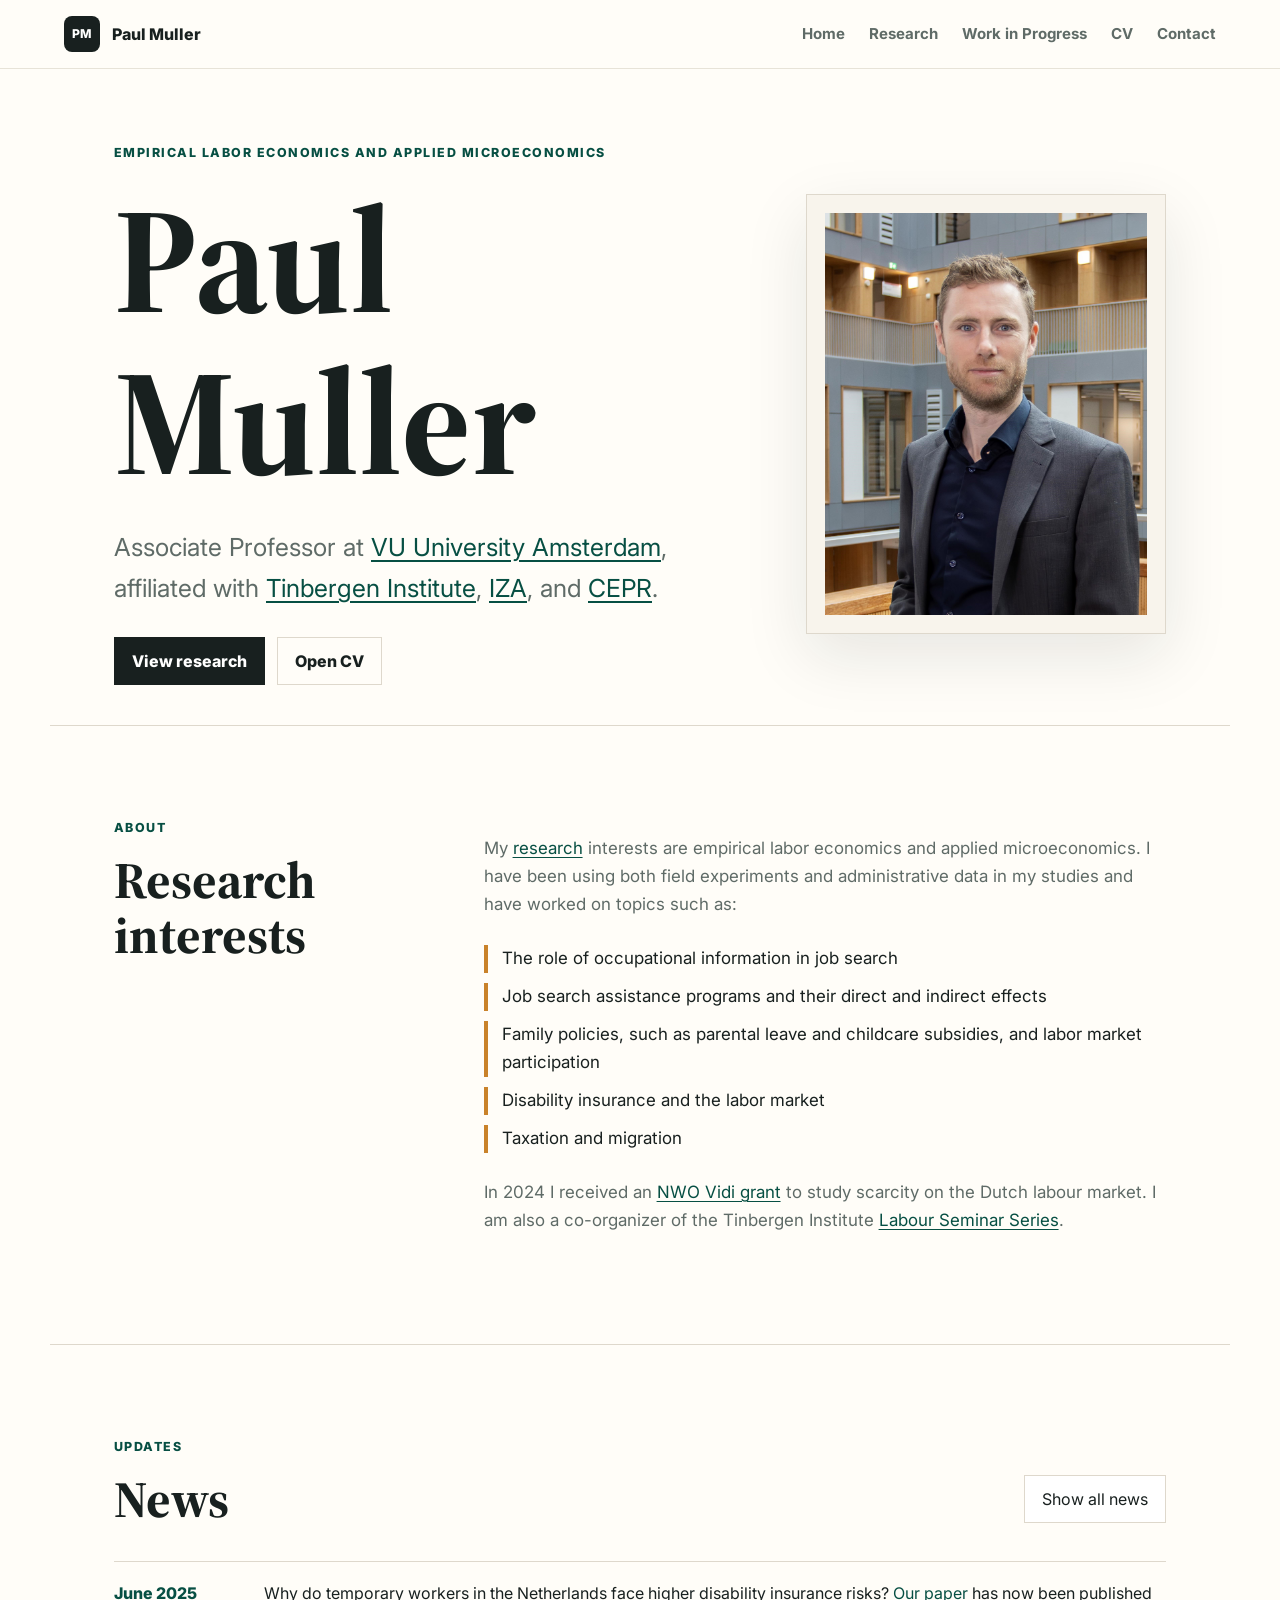
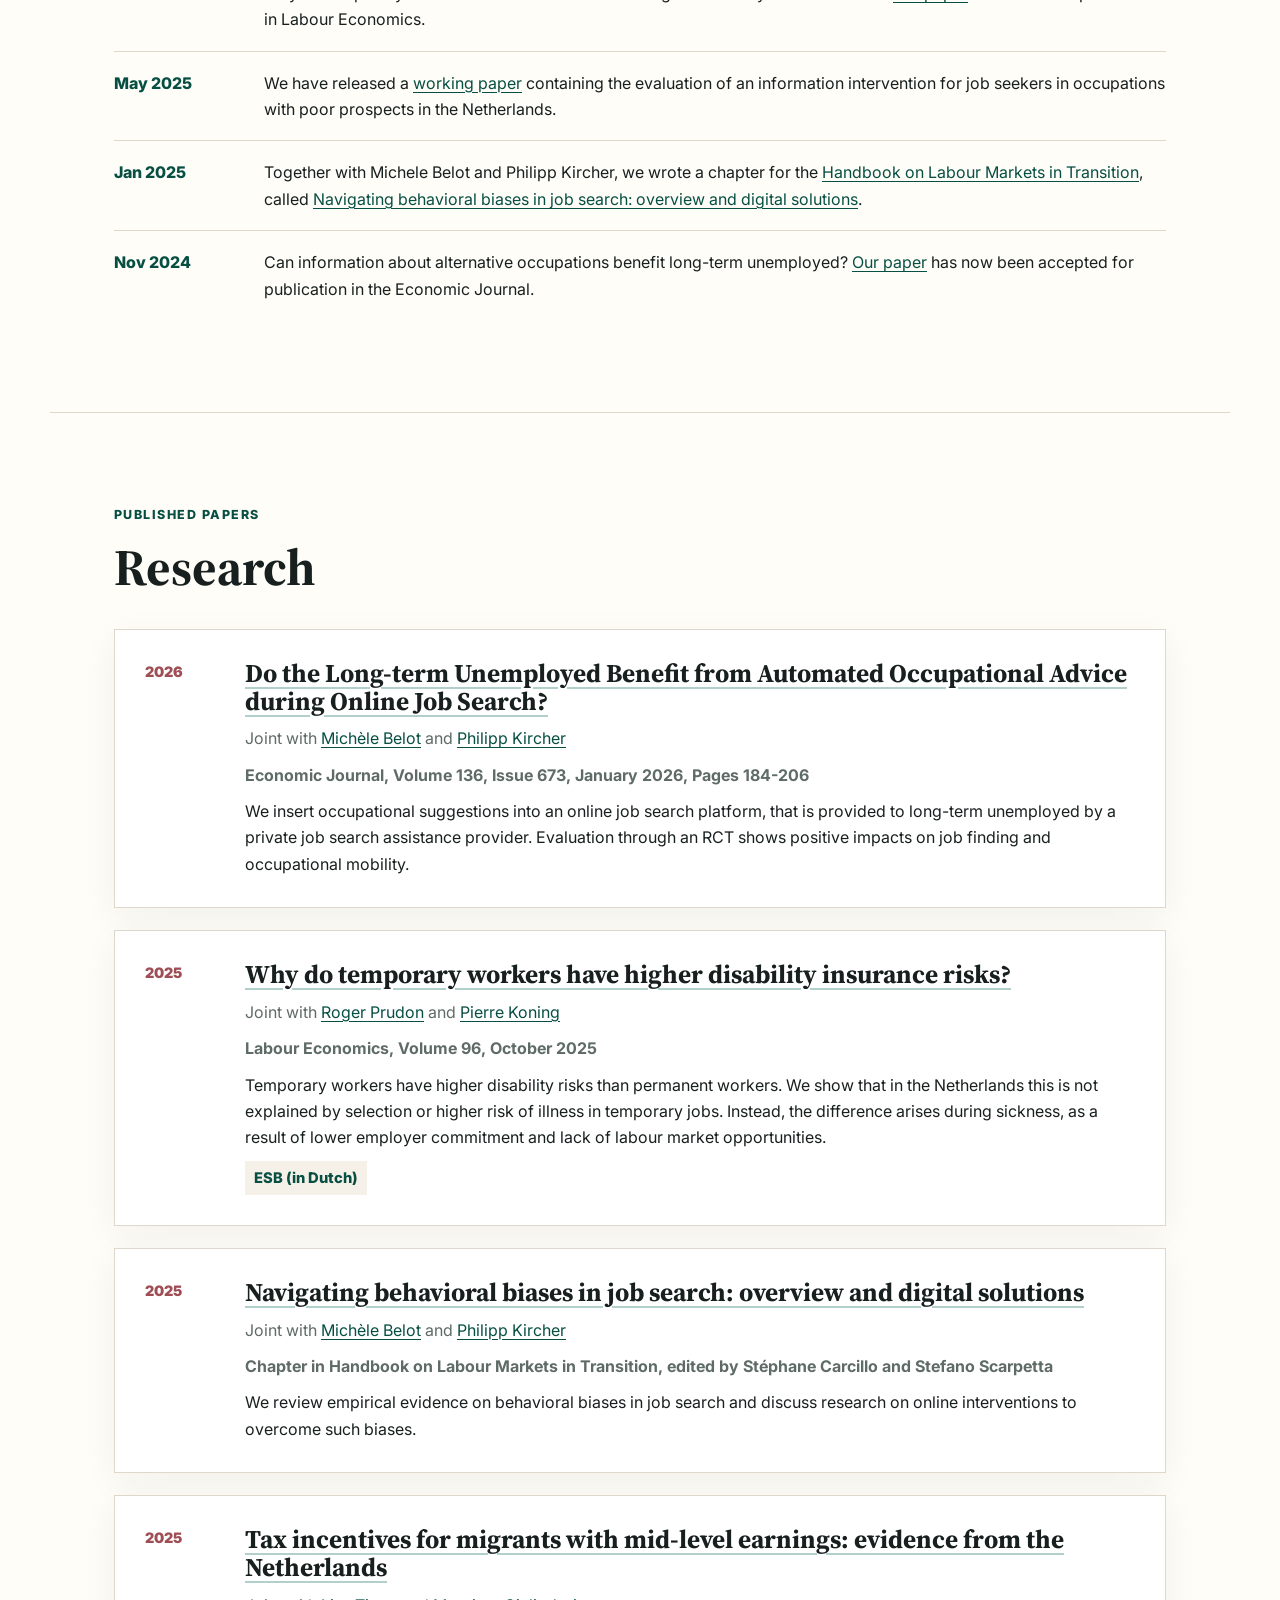
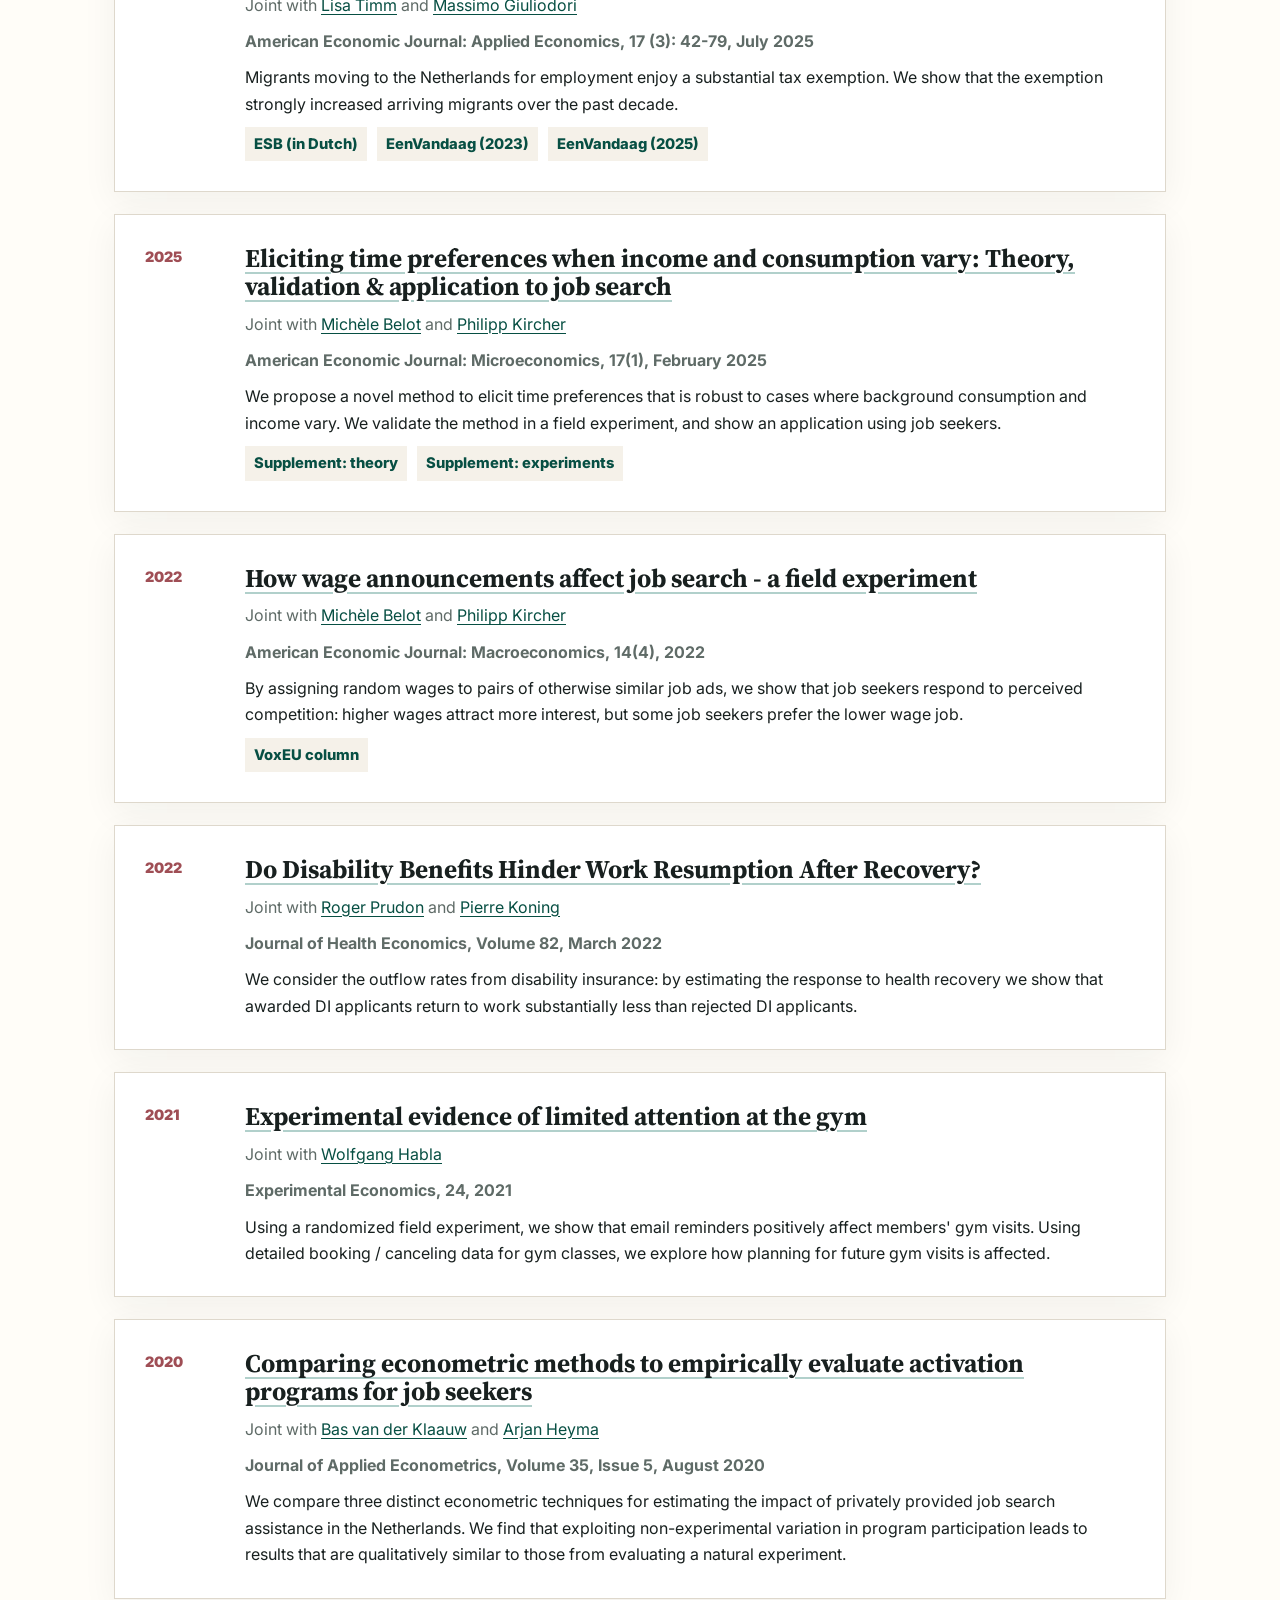
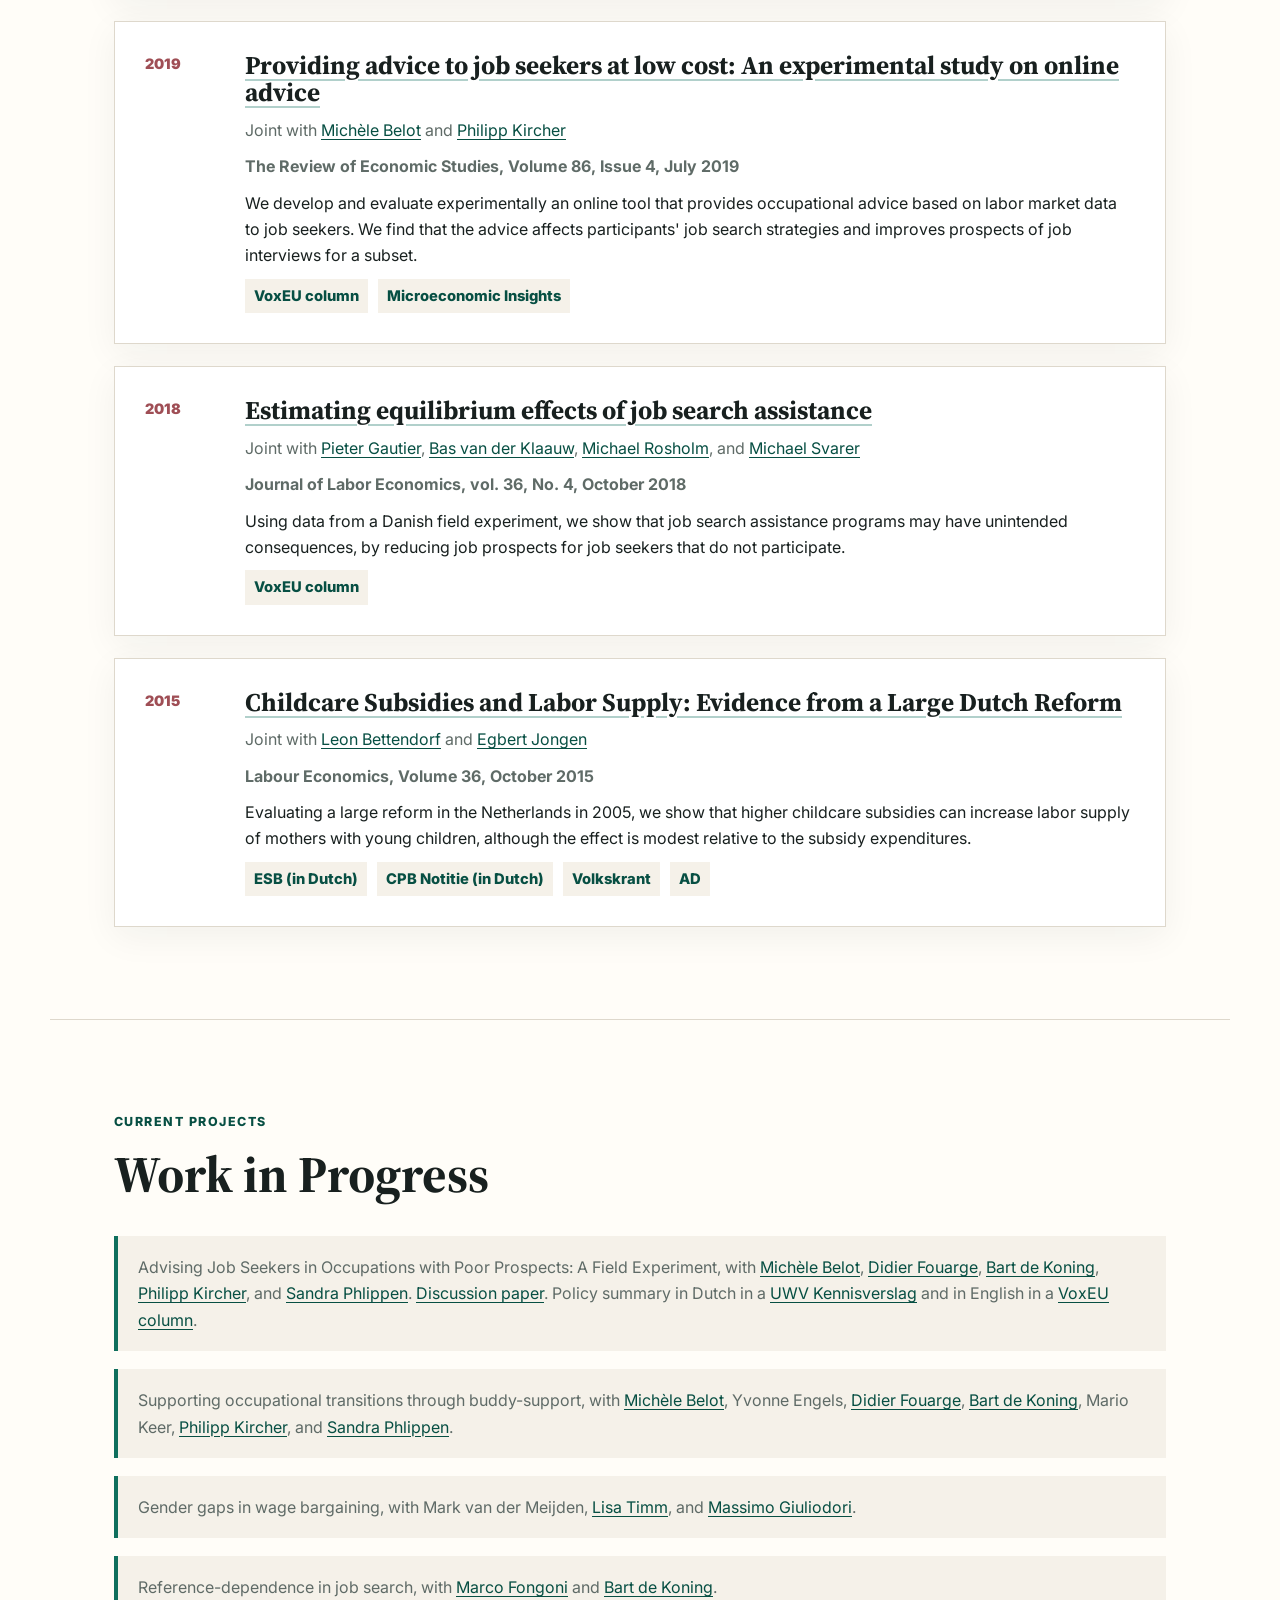
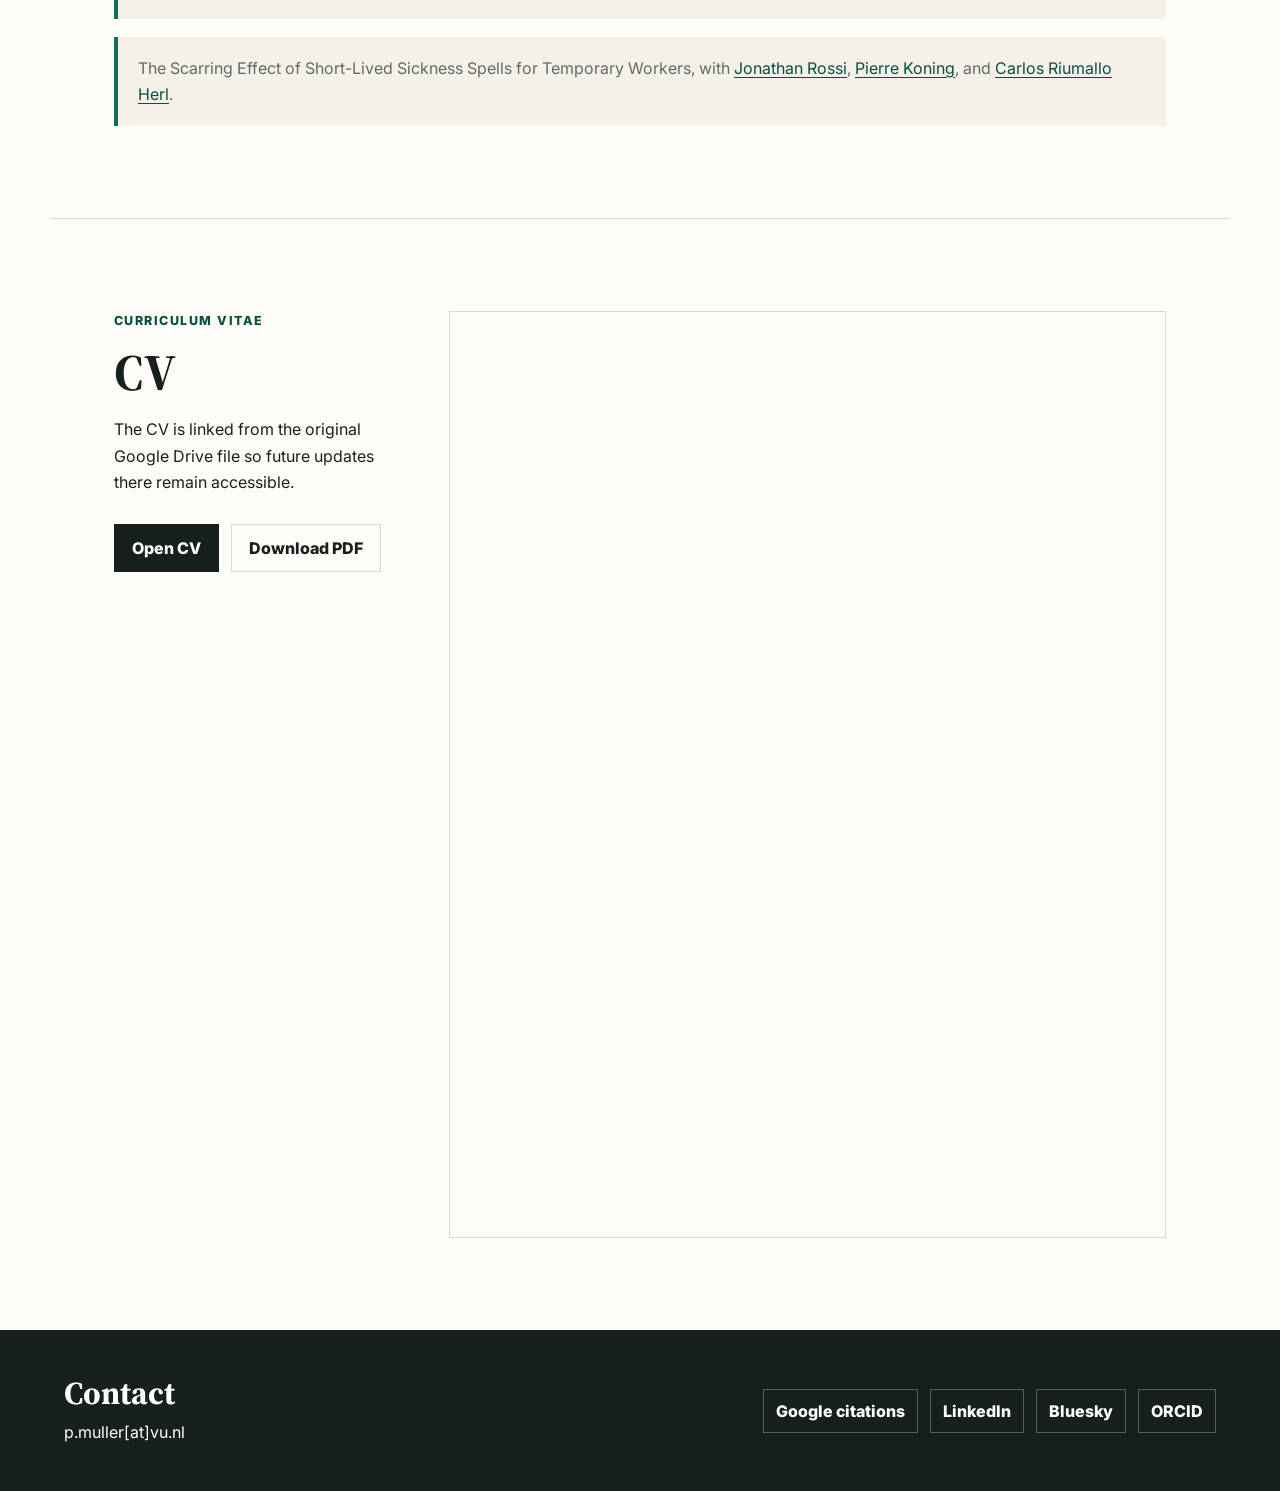
==== commit 3bd1d758: "Add files via upload" ====
--- a/index.html
+++ b/index.html
@@ -46,14 +46,8 @@
             <a class="button" href="https://drive.google.com/open?id=0B8v-GFLq4K0FSGJWUFNqa3ZjNzg&amp;resourcekey=0-B0E4r2ADpZhkcLunkWq-Mg">Open CV</a>
           </div>
         </div>
-        <aside class="profile-panel" aria-label="Profile image placeholder">
-          <div class="photo-placeholder">
-            <span>Photo placeholder</span>
-          </div>
-          <p>
-            Replace this placeholder later with a headshot at
-            <code>assets/profile.jpg</code>.
-          </p>
+        <aside class="profile-panel" aria-label="Portrait of Paul Muller">
+          <img class="profile-photo" src="profile.jpg" alt="Paul Muller">
         </aside>
       </section>
 
@@ -83,11 +77,16 @@
       </section>
 
       <section class="section" id="news">
-        <div class="section-heading">
-          <p class="section-kicker">Updates</p>
-          <h2>News</h2>
-        </div>
-        <div class="news-list">
+        <div class="section-heading news-heading">
+          <div>
+            <p class="section-kicker">Updates</p>
+            <h2>News</h2>
+          </div>
+          <button class="button news-toggle" type="button" aria-expanded="false" aria-controls="news-list">
+            Show all news
+          </button>
+        </div>
+        <div class="news-list is-collapsed" id="news-list">
           <article><time>June 2025</time><p>Why do temporary workers in the Netherlands face higher disability insurance risks? <a href="https://doi.org/10.1016/j.labeco.2025.102719">Our paper</a> has now been published in Labour Economics.</p></article>
           <article><time>May 2025</time><p>We have released a <a href="https://www.iza.org/publications/dp/17905/advising-job-seekers-in-occupations-with-poor-prospects-a-field-experiment">working paper</a> containing the evaluation of an information intervention for job seekers in occupations with poor prospects in the Netherlands.</p></article>
           <article><time>Jan 2025</time><p>Together with Michele Belot and Philipp Kircher, we wrote a chapter for the <a href="https://www.elgaronline.com/edcollbook/book/9781839106958/9781839106958.xml?rskey=VYB6Tf&amp;result=1">Handbook on Labour Markets in Transition</a>, called <a href="https://www.elgaronline.com/edcollchap/book/9781839106958/book-part-9781839106958-14.xml">Navigating behavioral biases in job search: overview and digital solutions</a>.</p></article>
--- a/styles.css
+++ b/styles.css
@@ -114,8 +114,8 @@
   grid-template-columns: minmax(0, 1fr) minmax(280px, 360px);
   margin: 0 auto;
   max-width: 1180px;
-  min-height: calc(100vh - 72px);
-  padding: clamp(52px, 8vw, 108px) clamp(20px, 5vw, 72px) 64px;
+  min-height: calc(78vh - 72px);
+  padding: clamp(34px, 6vw, 74px) clamp(20px, 5vw, 72px) 40px;
 }
 
 .hero-content {
@@ -193,27 +193,11 @@
   box-shadow: var(--shadow);
 }
 
-.photo-placeholder {
-  align-items: center;
+.profile-photo {
   aspect-ratio: 4 / 5;
-  background:
-    linear-gradient(135deg, rgba(15, 111, 93, 0.2), rgba(201, 130, 42, 0.22)),
-    repeating-linear-gradient(45deg, rgba(24, 32, 31, 0.08) 0 1px, transparent 1px 13px);
-  display: flex;
-  justify-content: center;
-}
-
-.photo-placeholder span {
-  background: rgba(255, 253, 248, 0.9);
-  color: var(--muted);
-  font-weight: 800;
-  padding: 8px 12px;
-}
-
-.profile-panel p {
-  color: var(--muted);
-  font-size: 0.92rem;
-  margin: 14px 0 0;
+  display: block;
+  object-fit: cover;
+  width: 100%;
 }
 
 .section {
@@ -233,6 +217,20 @@
   margin-bottom: 34px;
 }
 
+.news-heading {
+  align-items: end;
+  display: flex;
+  gap: 24px;
+  justify-content: space-between;
+}
+
+.news-toggle {
+  background: white;
+  cursor: pointer;
+  font: inherit;
+  margin-bottom: 4px;
+}
+
 .text-flow {
   color: var(--muted);
   font-size: 1.06rem;
@@ -256,6 +254,10 @@
 .news-list {
   display: grid;
   gap: 0;
+}
+
+.news-list.is-collapsed article:nth-of-type(n+5) {
+  display: none;
 }
 
 .news-list article {
@@ -436,6 +438,11 @@
     grid-template-columns: 1fr;
   }
 
+  .news-heading {
+    align-items: start;
+    flex-direction: column;
+  }
+
   .pub-year {
     margin-bottom: -14px;
   }
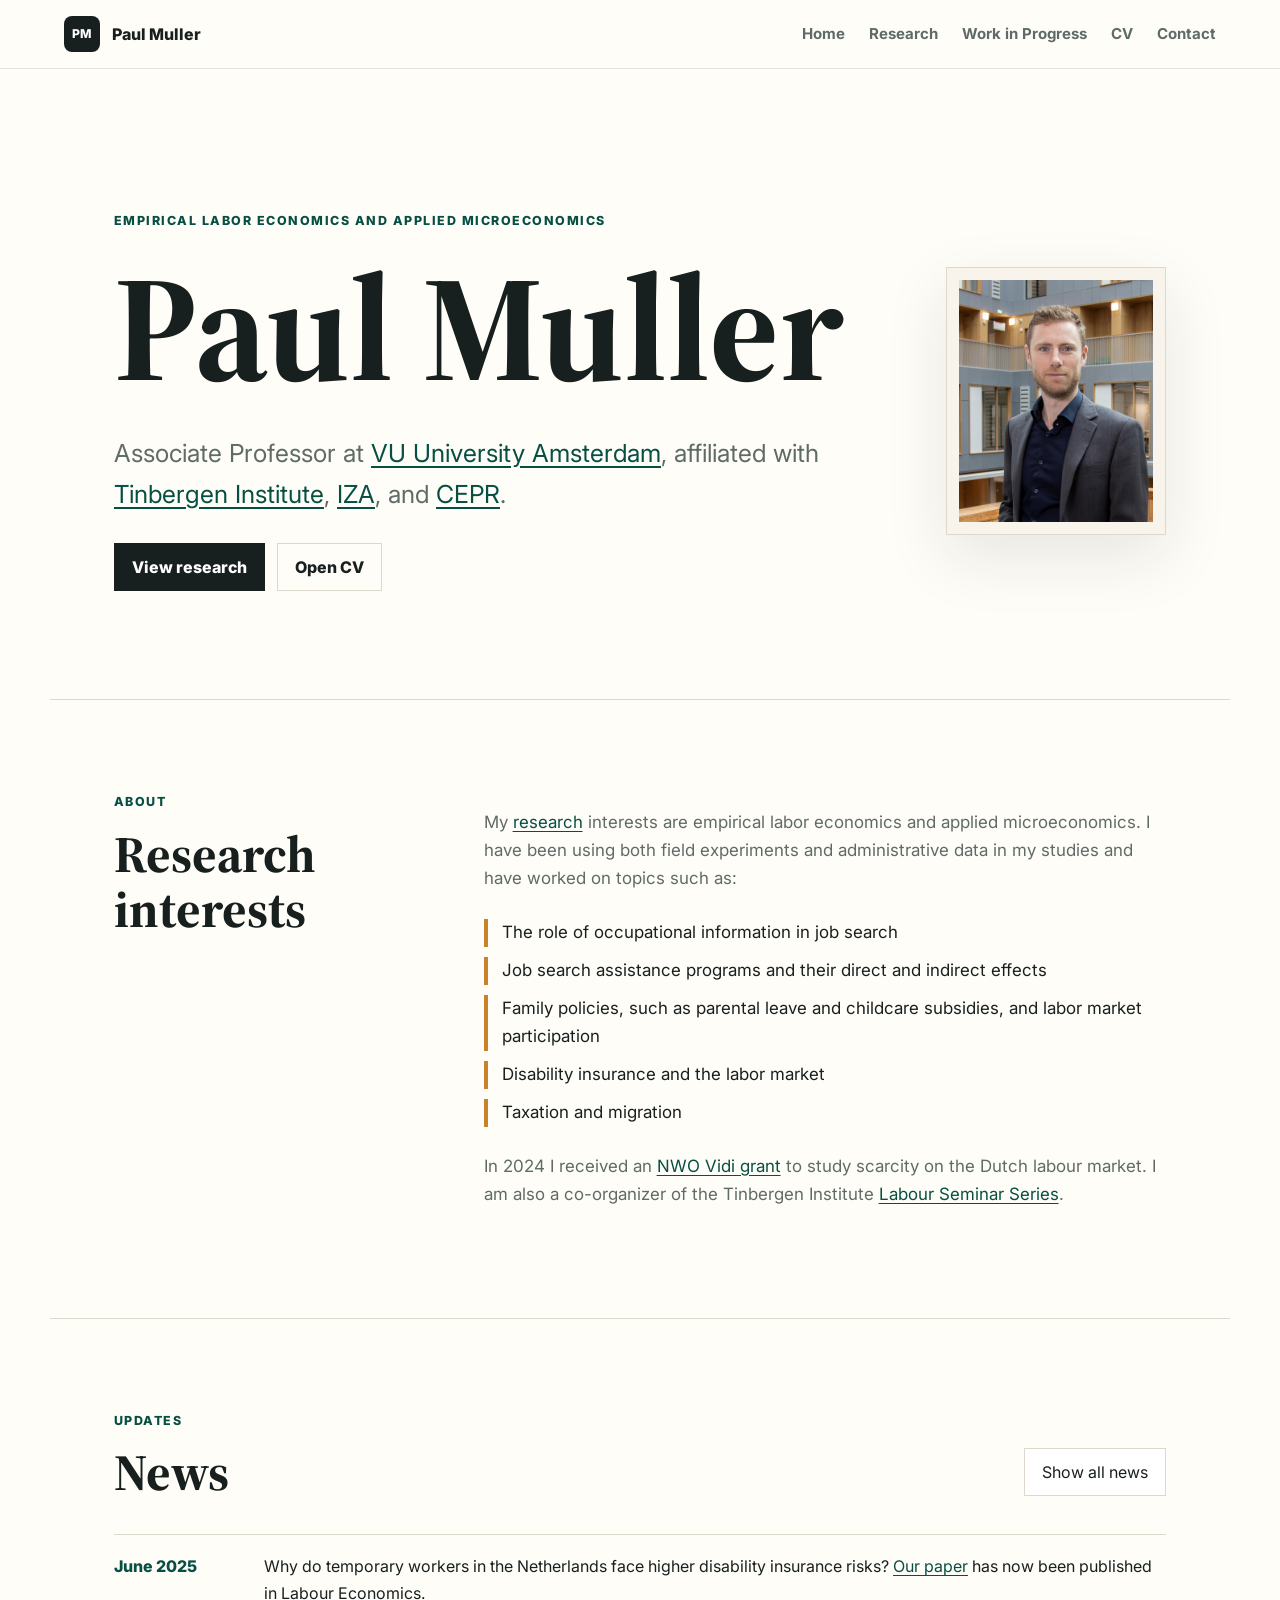
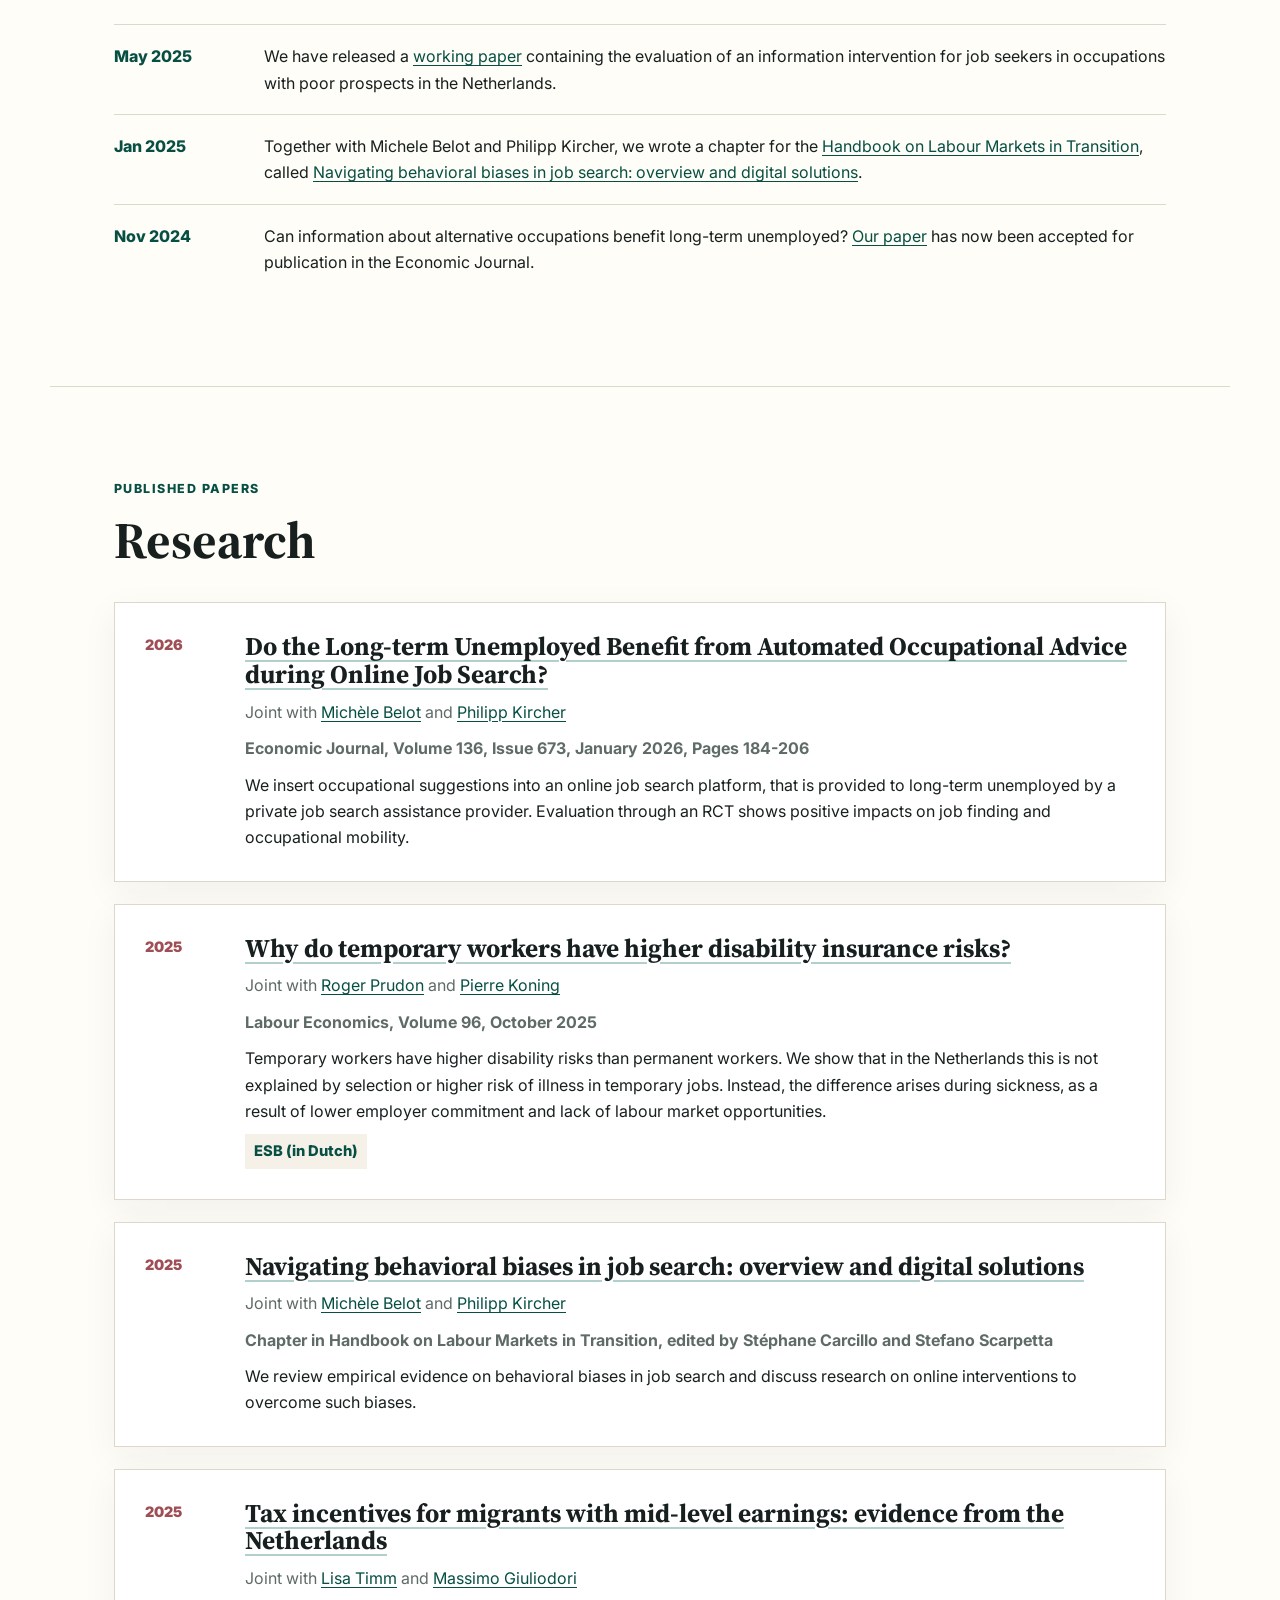
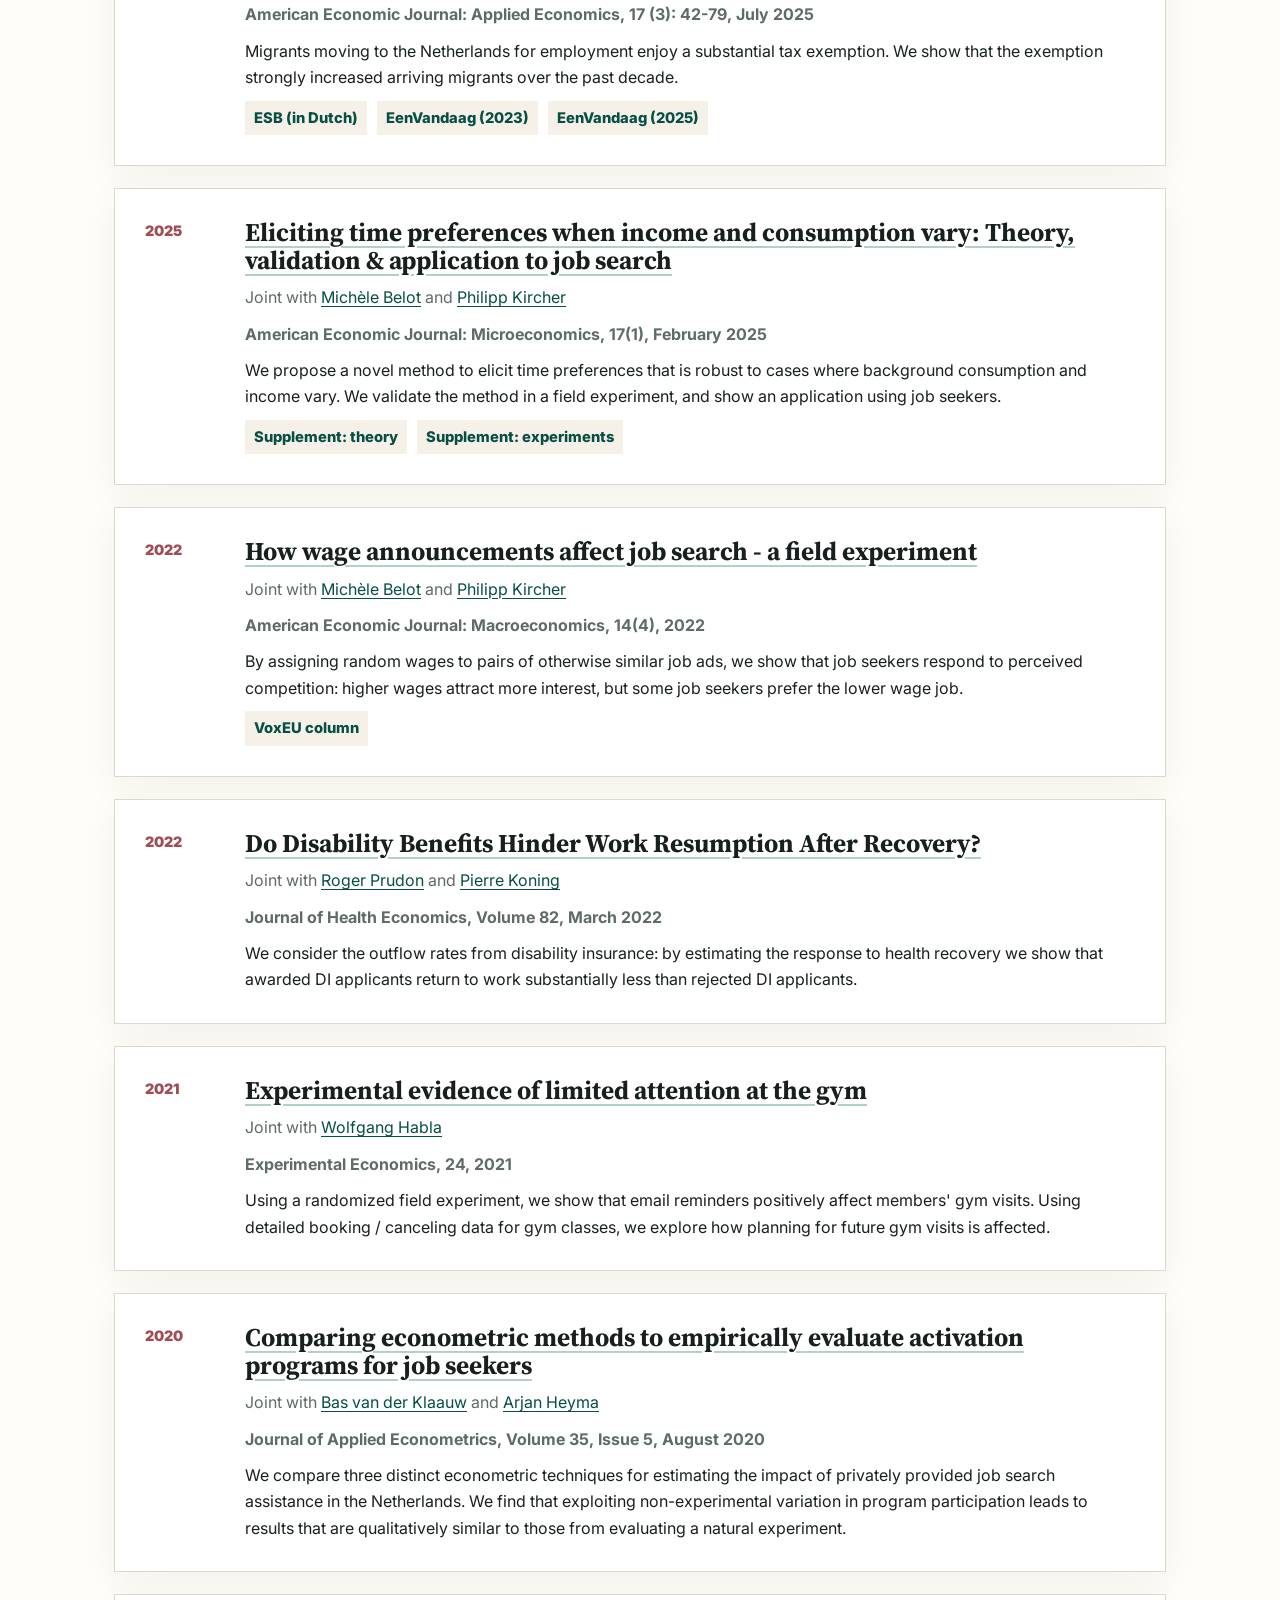
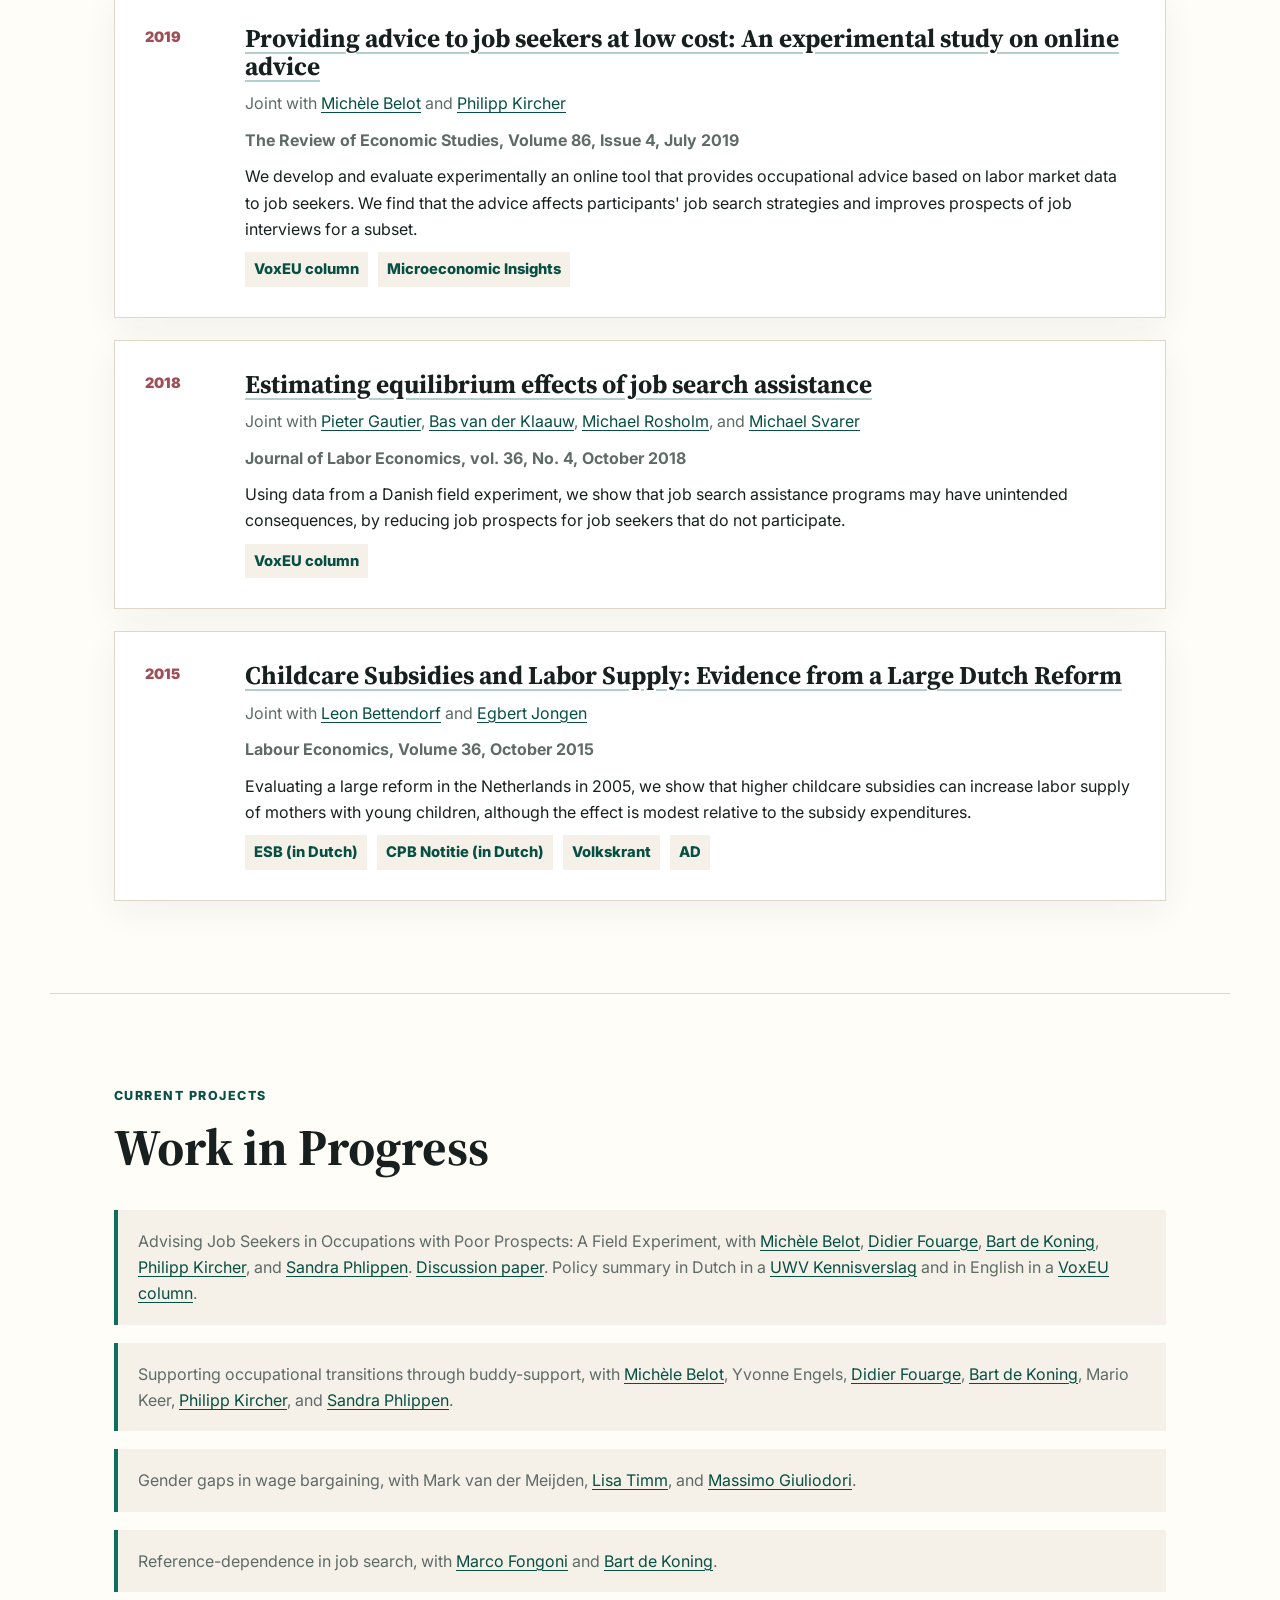
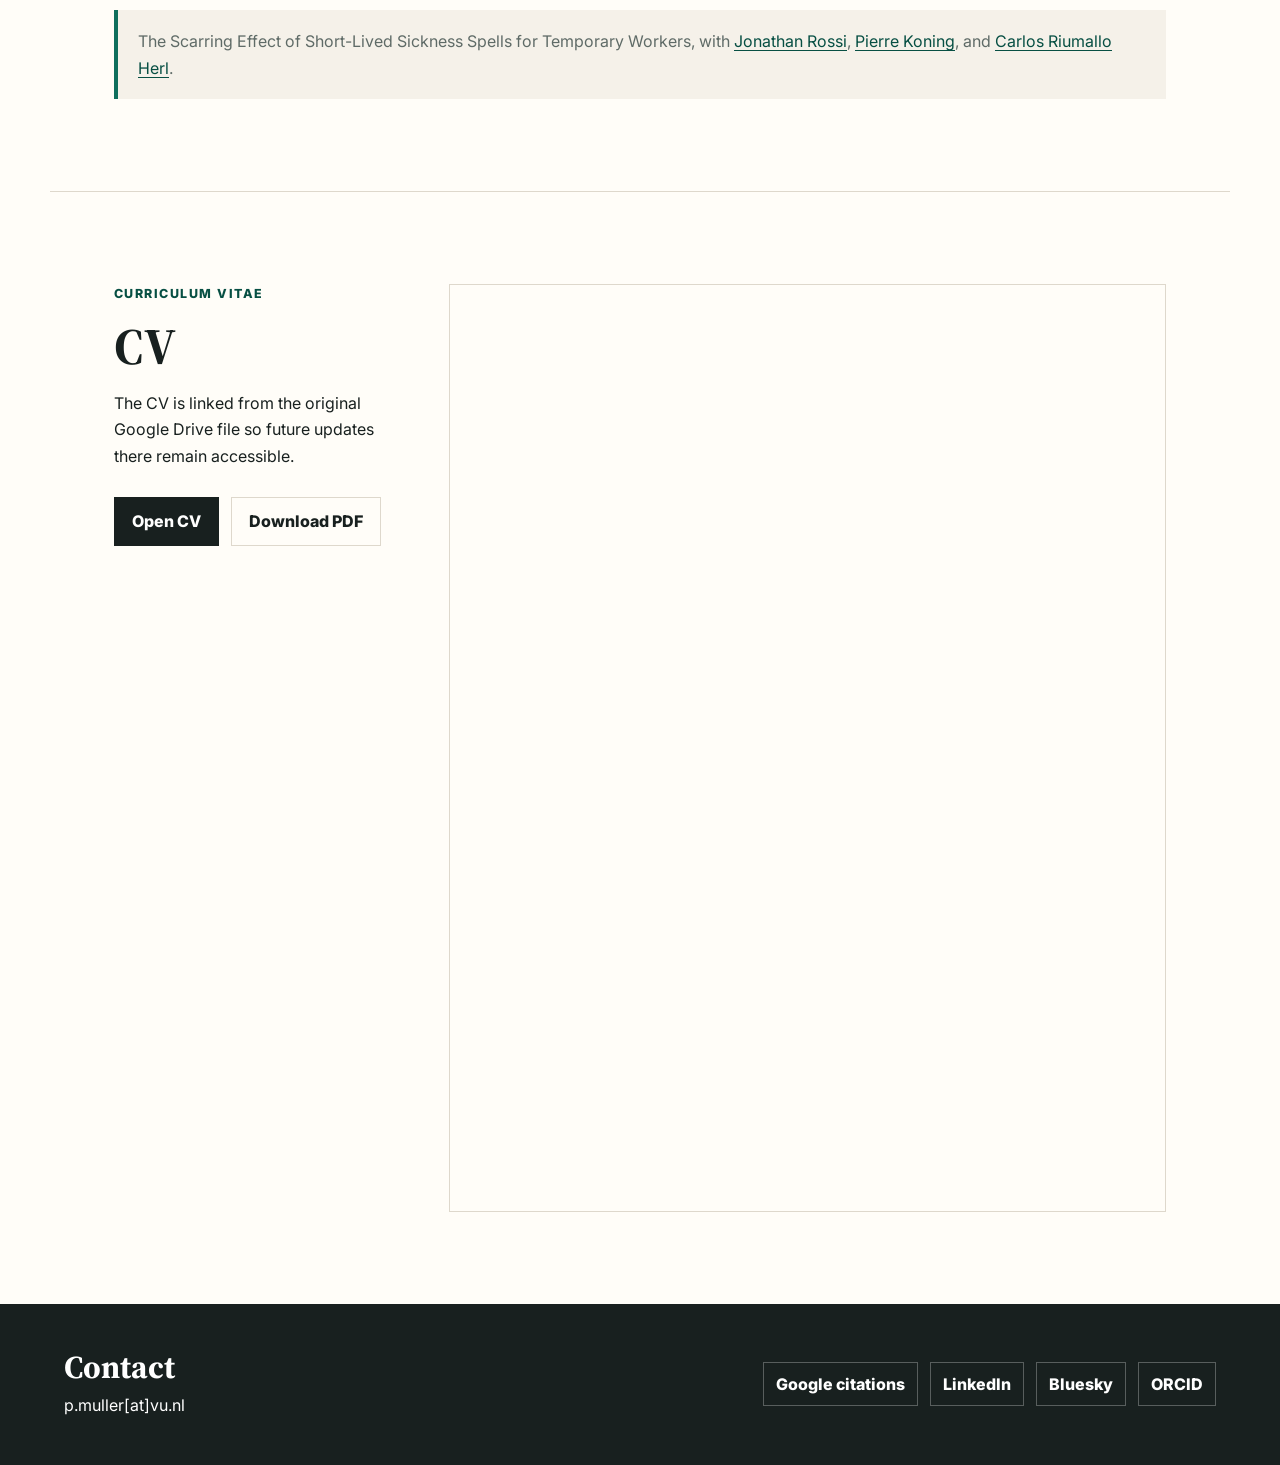
==== commit 3f16986c: "Add files via upload" ====
--- a/index.html
+++ b/index.html
@@ -82,7 +82,7 @@
             <p class="section-kicker">Updates</p>
             <h2>News</h2>
           </div>
-          <button class="button news-toggle" type="button" aria-expanded="false" aria-controls="news-list">
+          <button class="button news-toggle" type="button" aria-expanded="false" aria-controls="news-list" onclick="toggleNewsItems()">
             Show all news
           </button>
         </div>
@@ -290,6 +290,20 @@
       </div>
     </footer>
 
+    <script>
+      function toggleNewsItems() {
+        const newsList = document.querySelector(".news-list");
+        const newsToggle = document.querySelector(".news-toggle");
+
+        if (!newsList || !newsToggle) {
+          return;
+        }
+
+        const isCollapsed = newsList.classList.toggle("is-collapsed");
+        newsToggle.setAttribute("aria-expanded", String(!isCollapsed));
+        newsToggle.textContent = isCollapsed ? "Show all news" : "Show fewer news items";
+      }
+    </script>
     <script src="script.js"></script>
   </body>
 </html>
--- a/styles.css
+++ b/styles.css
@@ -110,8 +110,8 @@
 
 .hero {
   display: grid;
-  gap: clamp(36px, 6vw, 86px);
-  grid-template-columns: minmax(0, 1fr) minmax(280px, 360px);
+  gap: clamp(30px, 5vw, 64px);
+  grid-template-columns: minmax(0, 1fr) minmax(170px, 220px);
   margin: 0 auto;
   max-width: 1180px;
   min-height: calc(78vh - 72px);
@@ -189,7 +189,9 @@
   align-self: center;
   background: #f8f4ec;
   border: 1px solid var(--line);
-  padding: 18px;
+  justify-self: end;
+  max-width: 220px;
+  padding: 12px;
   box-shadow: var(--shadow);
 }
 
@@ -430,7 +432,8 @@
   }
 
   .profile-panel {
-    max-width: 380px;
+    justify-self: start;
+    max-width: 200px;
   }
 
   .news-list article,
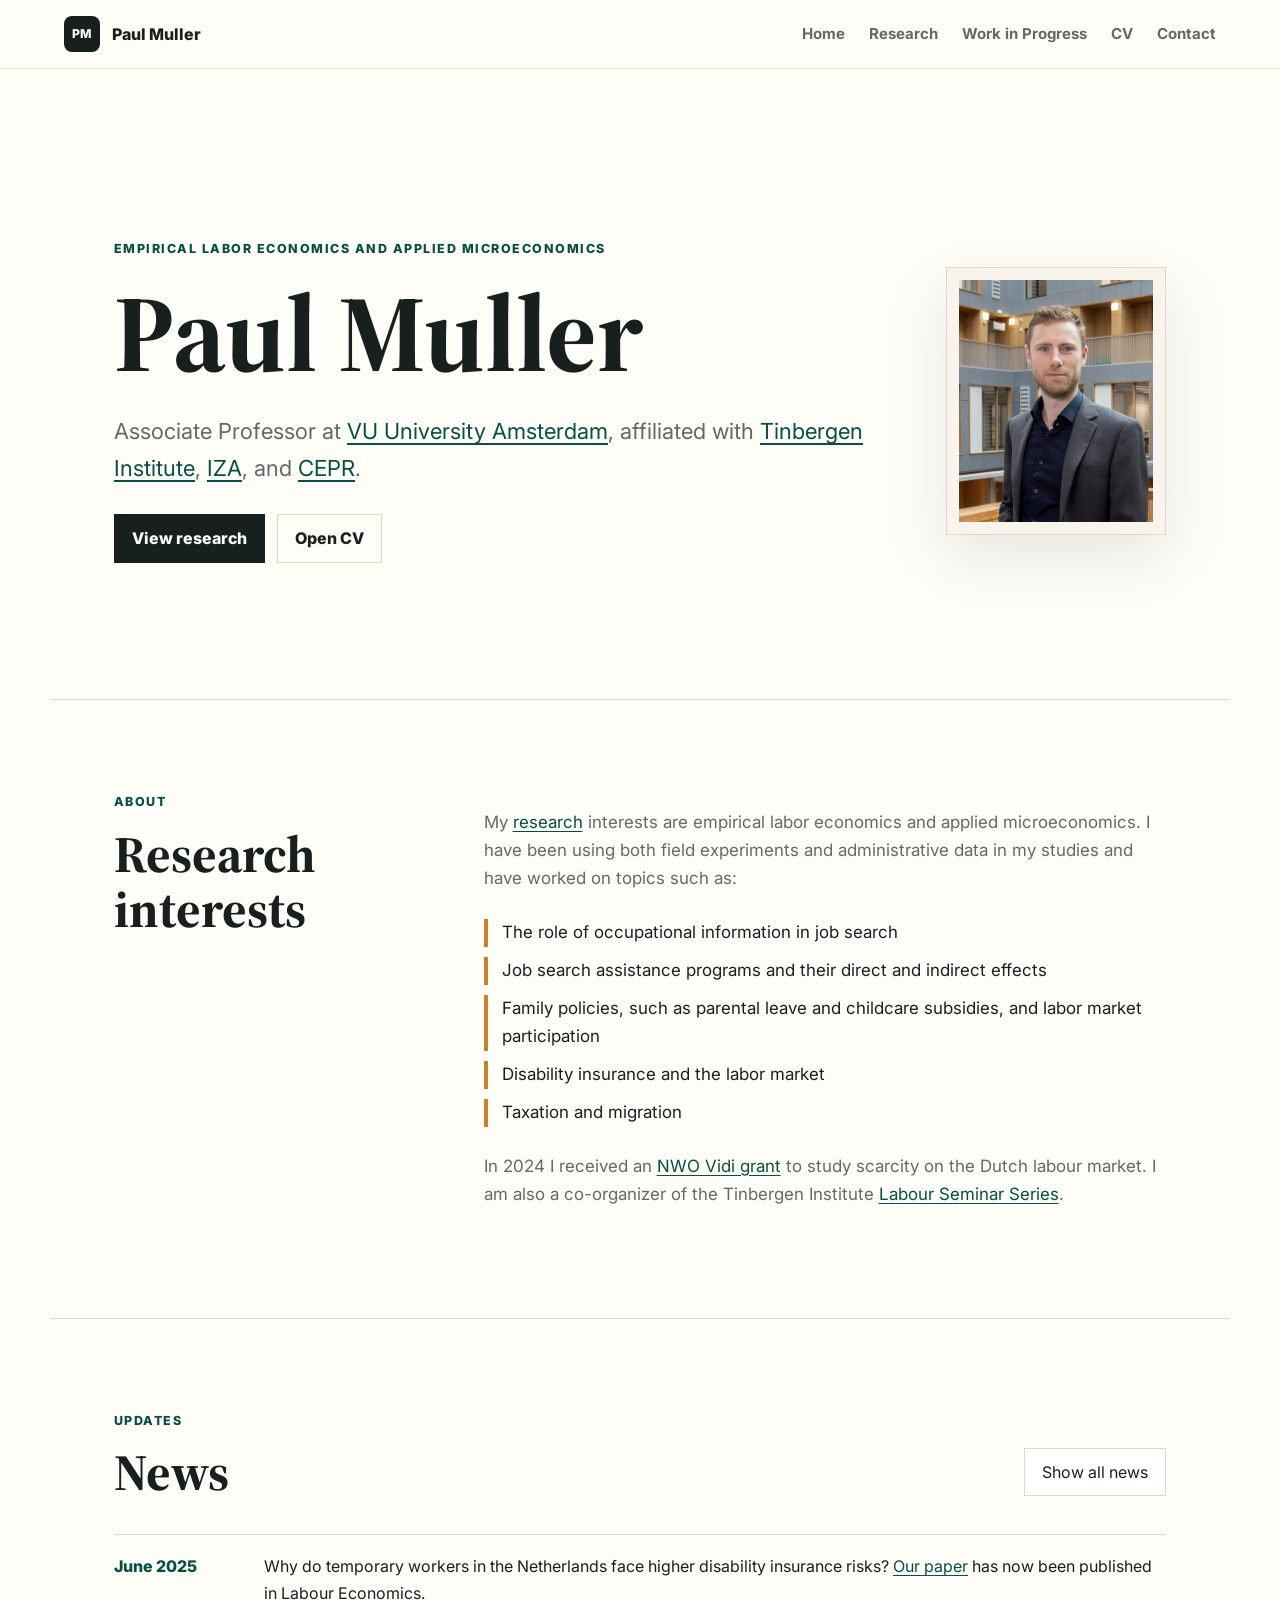
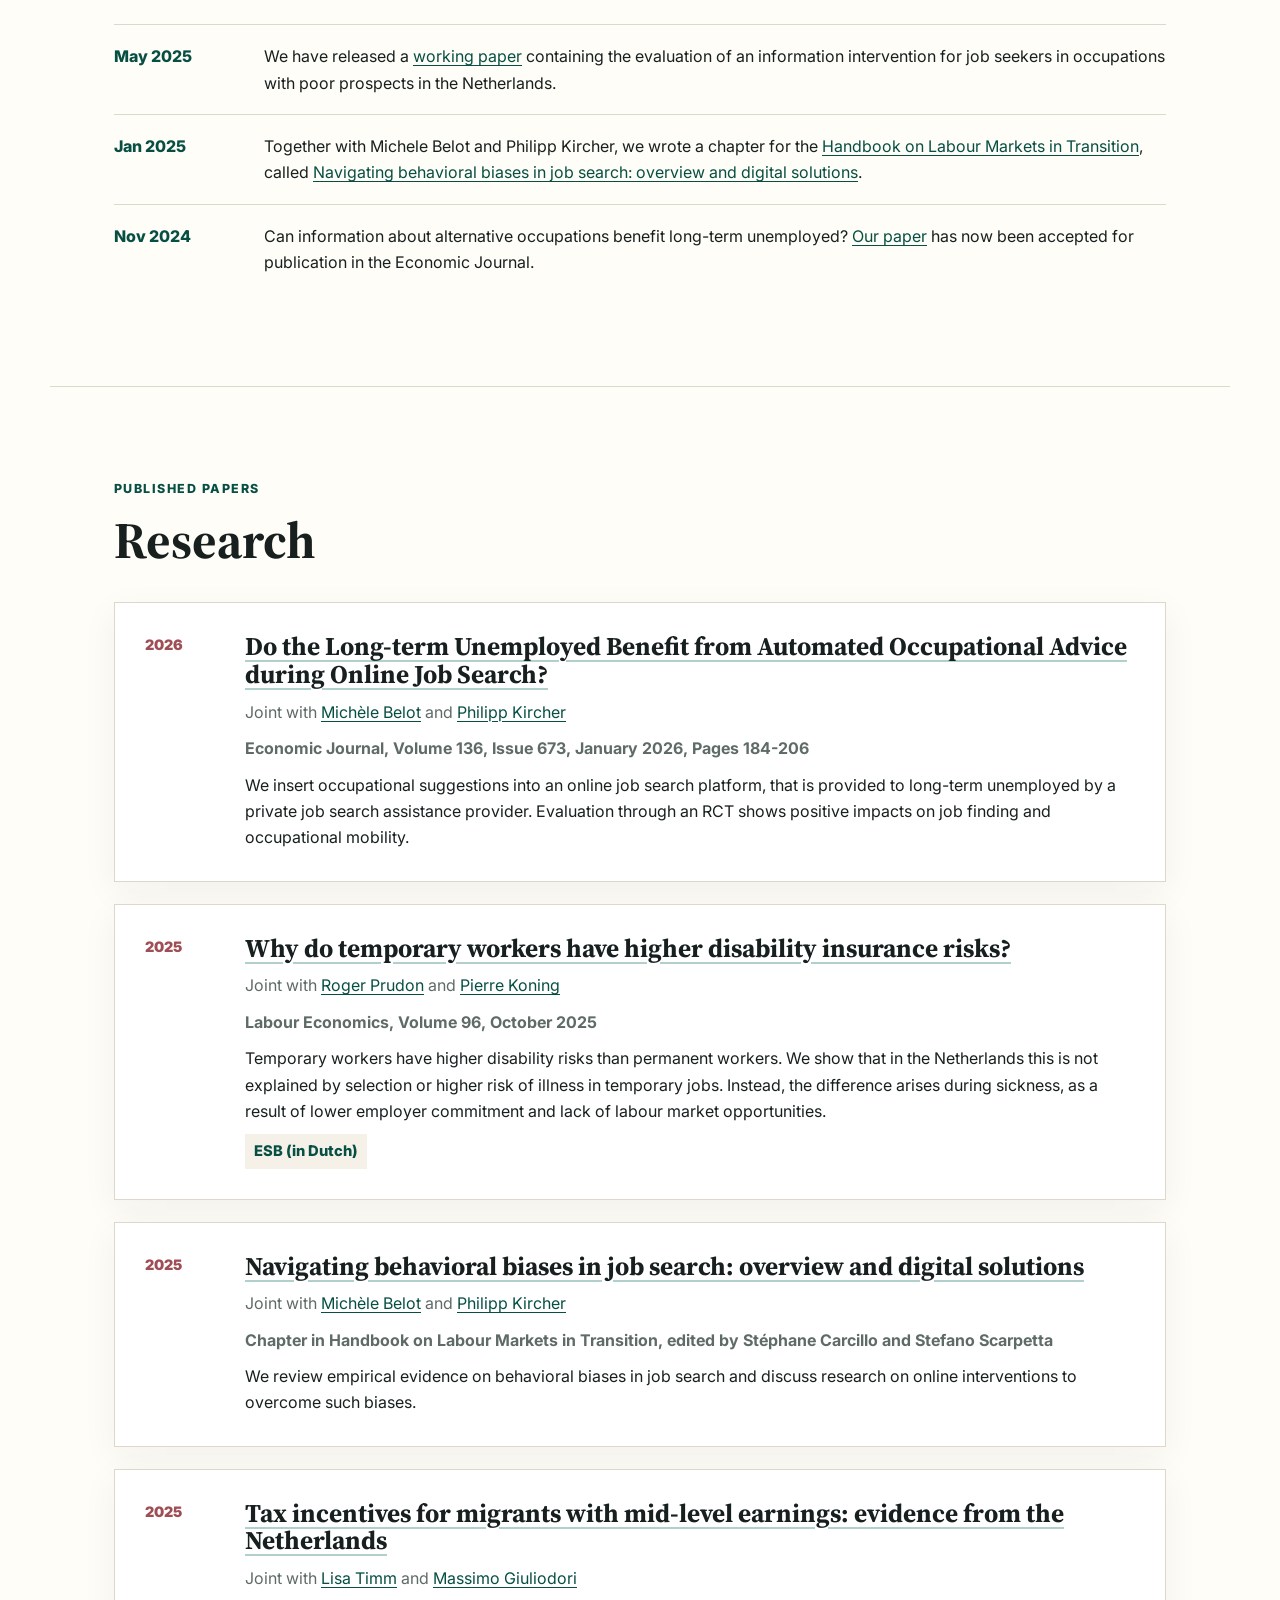
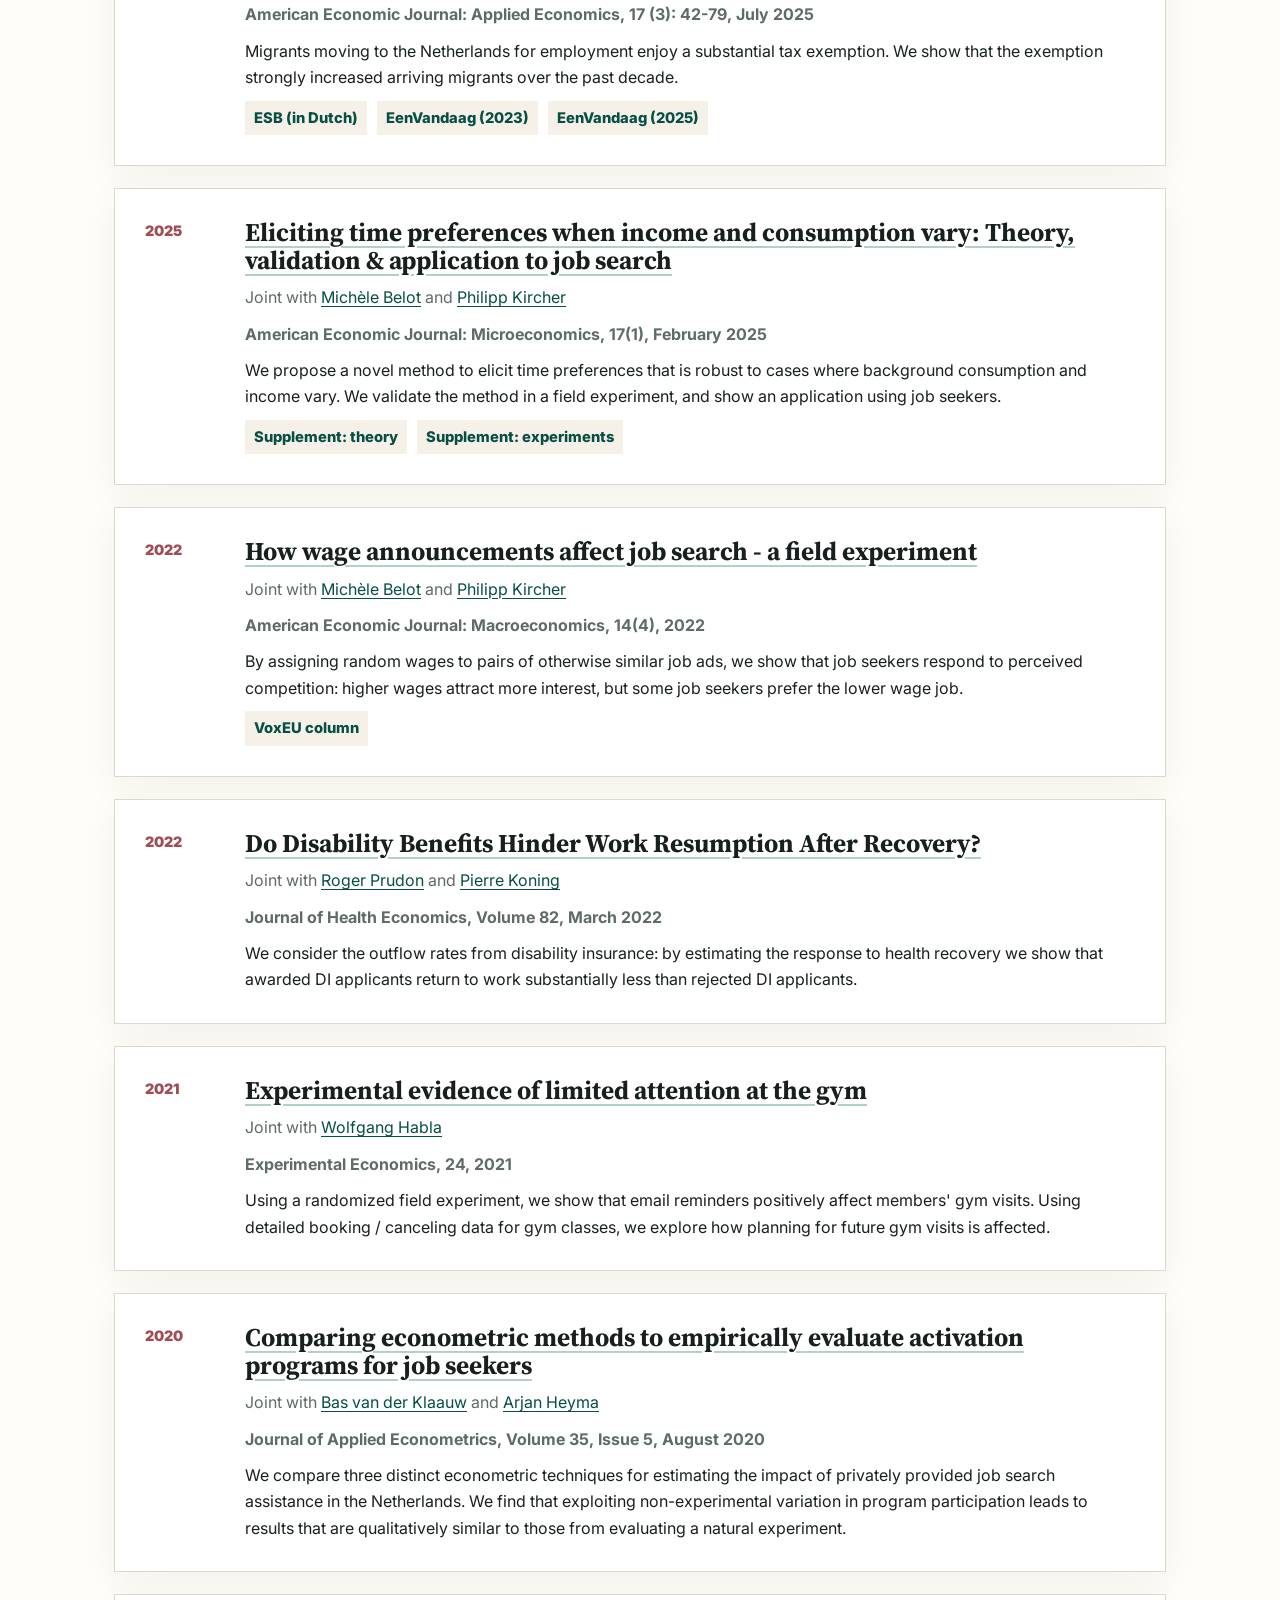
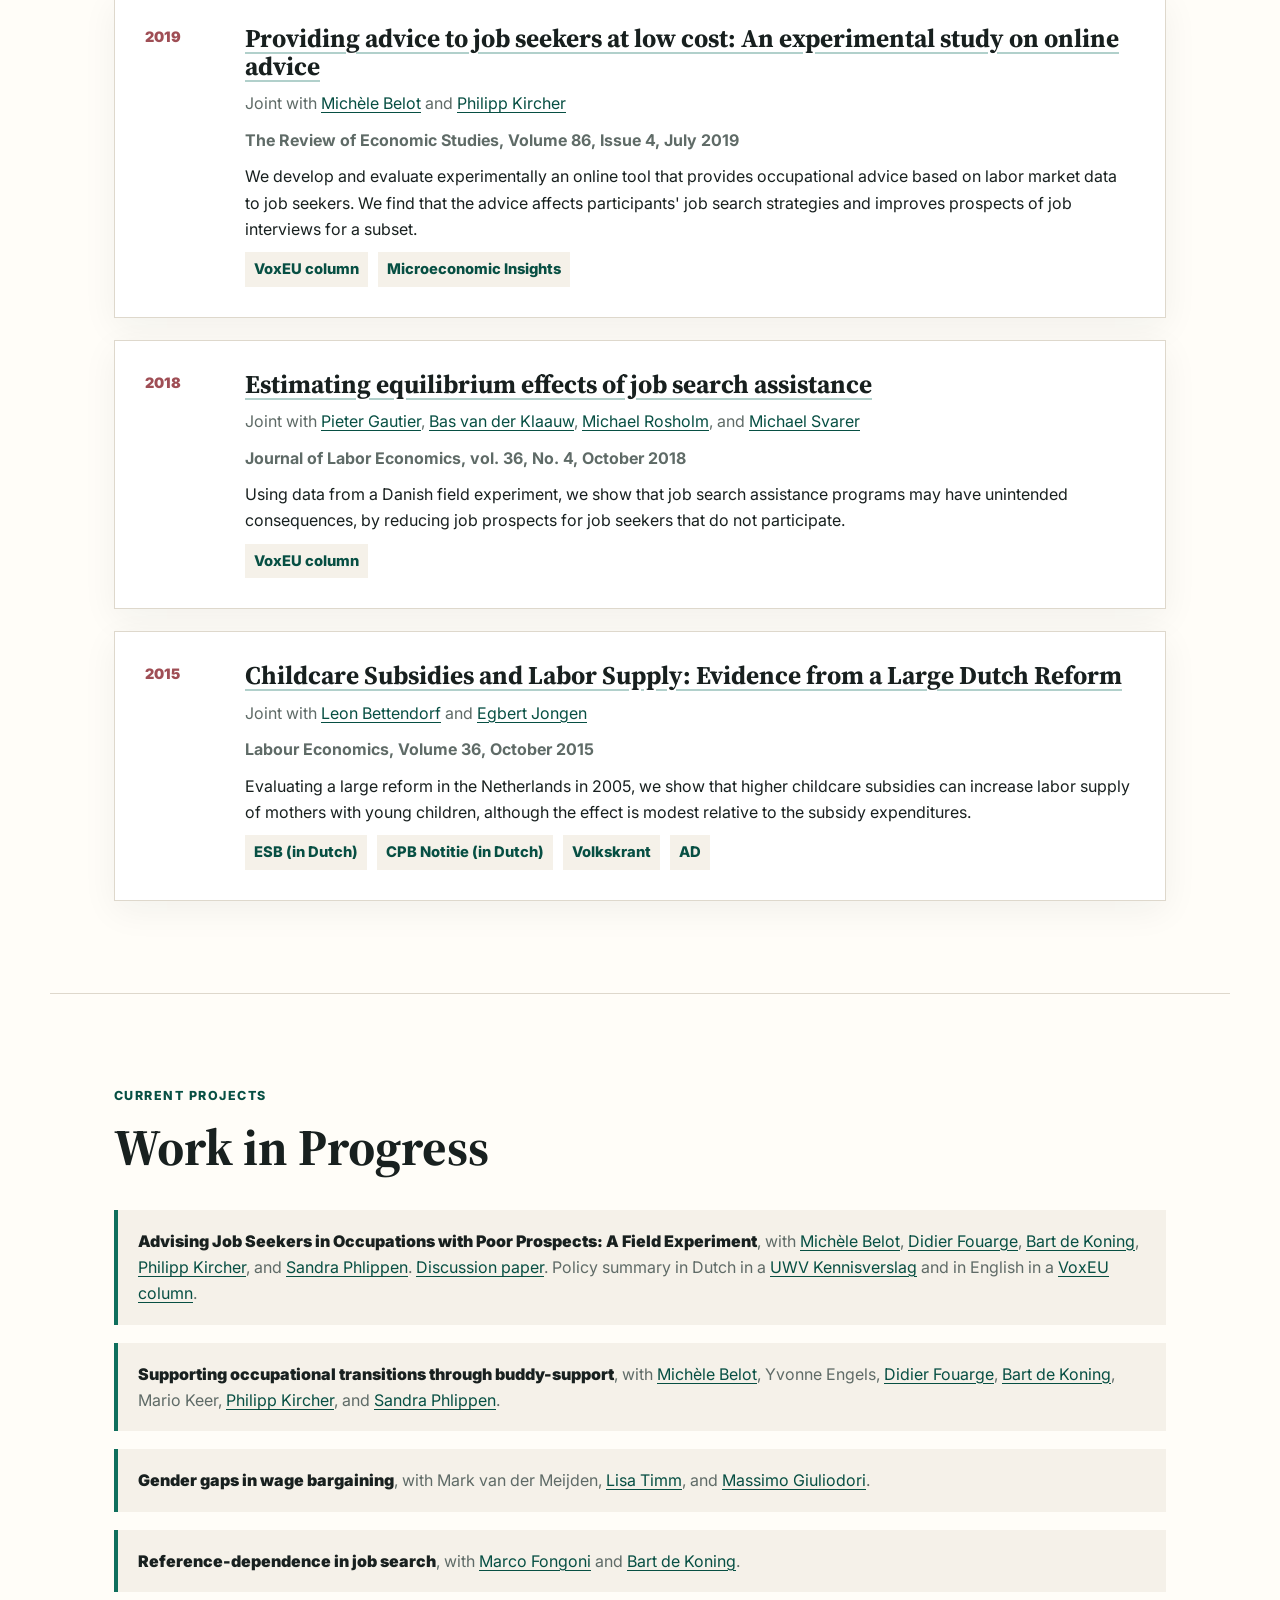
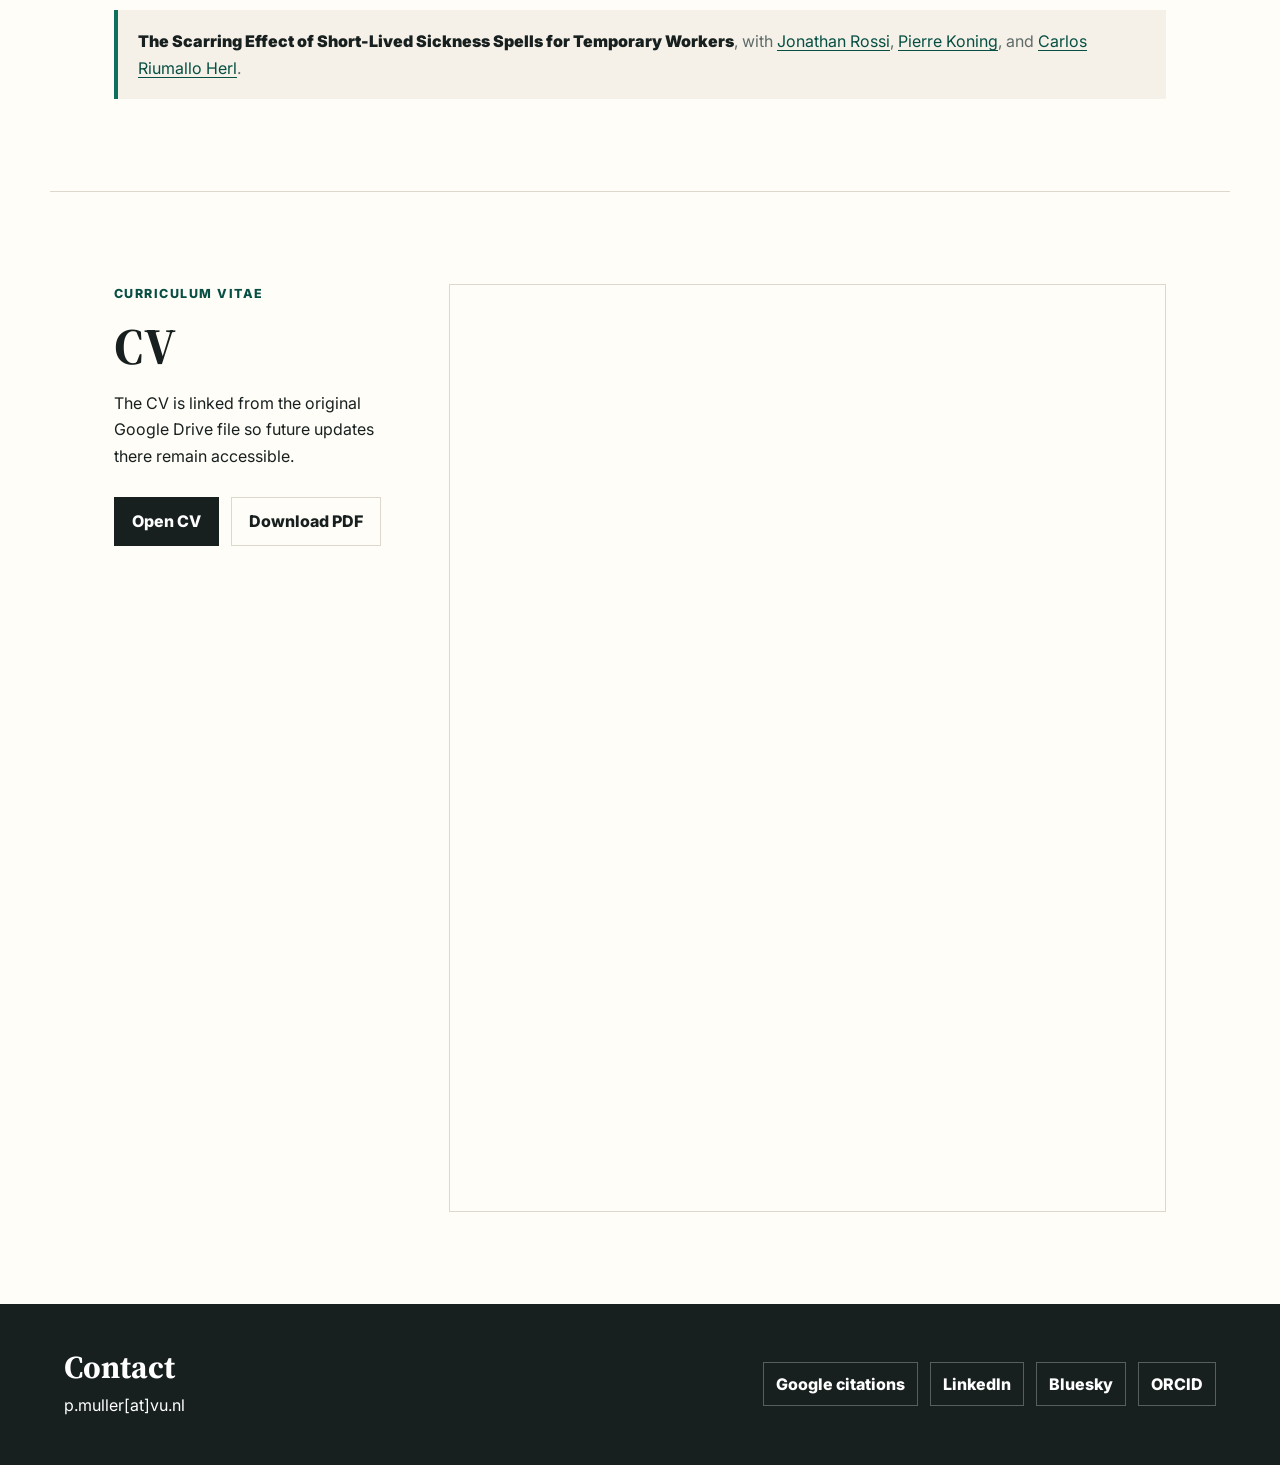
==== commit b880dbf0: "Add files via upload" ====
--- a/index.html
+++ b/index.html
@@ -255,11 +255,11 @@
           <h2>Work in Progress</h2>
         </div>
         <ul class="wip-list">
-          <li>Advising Job Seekers in Occupations with Poor Prospects: A Field Experiment, with <a href="https://sites.google.com/site/mvkbelot/home">Michèle Belot</a>, <a href="https://www.maastrichtuniversity.nl/d.fouarge">Didier Fouarge</a>, <a href="https://sites.google.com/view/bkdekoning/home">Bart de Koning</a>, <a href="https://philippkircher.com/">Philipp Kircher</a>, and <a href="https://insights.abnamro.nl/contact/sandra-phlippen/">Sandra Phlippen</a>. <a href="https://www.iza.org/publications/dp/17905/advising-job-seekers-in-occupations-with-poor-prospects-a-field-experiment">Discussion paper</a>. Policy summary in Dutch in a <a href="https://www.uwv.nl/imagesdxa/ukv-2024-4-breder-naar-werk-zoeken_tcm94-457199.pdf">UWV Kennisverslag</a> and in English in a <a href="https://cepr.org/voxeu/columns/connecting-job-seekers-buddies-online">VoxEU column</a>.</li>
-          <li>Supporting occupational transitions through buddy-support, with <a href="https://sites.google.com/site/mvkbelot/home">Michèle Belot</a>, Yvonne Engels, <a href="https://www.maastrichtuniversity.nl/d.fouarge">Didier Fouarge</a>, <a href="https://sites.google.com/view/bkdekoning/home">Bart de Koning</a>, Mario Keer, <a href="https://philippkircher.com/">Philipp Kircher</a>, and <a href="https://insights.abnamro.nl/contact/sandra-phlippen/">Sandra Phlippen</a>.</li>
-          <li>Gender gaps in wage bargaining, with Mark van der Meijden, <a href="https://sites.google.com/view/lmtimm/about">Lisa Timm</a>, and <a href="https://www.uva.nl/en/profile/g/i/m.giuliodori/m.giuliodori.html?cb">Massimo Giuliodori</a>.</li>
-          <li>Reference-dependence in job search, with <a href="https://sites.google.com/site/marcofongoni/">Marco Fongoni</a> and <a href="https://sites.google.com/view/bkdekoning/home">Bart de Koning</a>.</li>
-          <li>The Scarring Effect of Short-Lived Sickness Spells for Temporary Workers, with <a href="https://sites.google.com/view/jonathanrossi/home-page">Jonathan Rossi</a>, <a href="https://research.vu.nl/en/persons/pierre-koning">Pierre Koning</a>, and <a href="https://www.eur.nl/en/people/carlos-riumallo-herl">Carlos Riumallo Herl</a>.</li>
+          <li><span class="wip-title">Advising Job Seekers in Occupations with Poor Prospects: A Field Experiment</span>, with <a href="https://sites.google.com/site/mvkbelot/home">Michèle Belot</a>, <a href="https://www.maastrichtuniversity.nl/d.fouarge">Didier Fouarge</a>, <a href="https://sites.google.com/view/bkdekoning/home">Bart de Koning</a>, <a href="https://philippkircher.com/">Philipp Kircher</a>, and <a href="https://insights.abnamro.nl/contact/sandra-phlippen/">Sandra Phlippen</a>. <a href="https://www.iza.org/publications/dp/17905/advising-job-seekers-in-occupations-with-poor-prospects-a-field-experiment">Discussion paper</a>. Policy summary in Dutch in a <a href="https://www.uwv.nl/imagesdxa/ukv-2024-4-breder-naar-werk-zoeken_tcm94-457199.pdf">UWV Kennisverslag</a> and in English in a <a href="https://cepr.org/voxeu/columns/connecting-job-seekers-buddies-online">VoxEU column</a>.</li>
+          <li><span class="wip-title">Supporting occupational transitions through buddy-support</span>, with <a href="https://sites.google.com/site/mvkbelot/home">Michèle Belot</a>, Yvonne Engels, <a href="https://www.maastrichtuniversity.nl/d.fouarge">Didier Fouarge</a>, <a href="https://sites.google.com/view/bkdekoning/home">Bart de Koning</a>, Mario Keer, <a href="https://philippkircher.com/">Philipp Kircher</a>, and <a href="https://insights.abnamro.nl/contact/sandra-phlippen/">Sandra Phlippen</a>.</li>
+          <li><span class="wip-title">Gender gaps in wage bargaining</span>, with Mark van der Meijden, <a href="https://sites.google.com/view/lmtimm/about">Lisa Timm</a>, and <a href="https://www.uva.nl/en/profile/g/i/m.giuliodori/m.giuliodori.html?cb">Massimo Giuliodori</a>.</li>
+          <li><span class="wip-title">Reference-dependence in job search</span>, with <a href="https://sites.google.com/site/marcofongoni/">Marco Fongoni</a> and <a href="https://sites.google.com/view/bkdekoning/home">Bart de Koning</a>.</li>
+          <li><span class="wip-title">The Scarring Effect of Short-Lived Sickness Spells for Temporary Workers</span>, with <a href="https://sites.google.com/view/jonathanrossi/home-page">Jonathan Rossi</a>, <a href="https://research.vu.nl/en/persons/pierre-koning">Pierre Koning</a>, and <a href="https://www.eur.nl/en/people/carlos-riumallo-herl">Carlos Riumallo Herl</a>.</li>
         </ul>
       </section>
 
--- a/styles.css
+++ b/styles.css
@@ -140,9 +140,9 @@
 }
 
 h1 {
-  font-size: clamp(4rem, 12vw, 9.4rem);
+  font-size: clamp(3.3rem, 8.5vw, 6.9rem);
   letter-spacing: 0;
-  margin: 0 0 18px;
+  margin: 0 0 14px;
 }
 
 h2 {
@@ -157,7 +157,7 @@
 
 .lead {
   color: var(--muted);
-  font-size: clamp(1.18rem, 2.2vw, 1.55rem);
+  font-size: clamp(1.08rem, 1.8vw, 1.38rem);
   max-width: 760px;
 }
 
@@ -346,6 +346,11 @@
   background: var(--soft);
   border-left: 4px solid var(--accent);
   padding: 18px 20px;
+}
+
+.wip-title {
+  color: var(--ink);
+  font-weight: 900;
 }
 
 .cv-section {
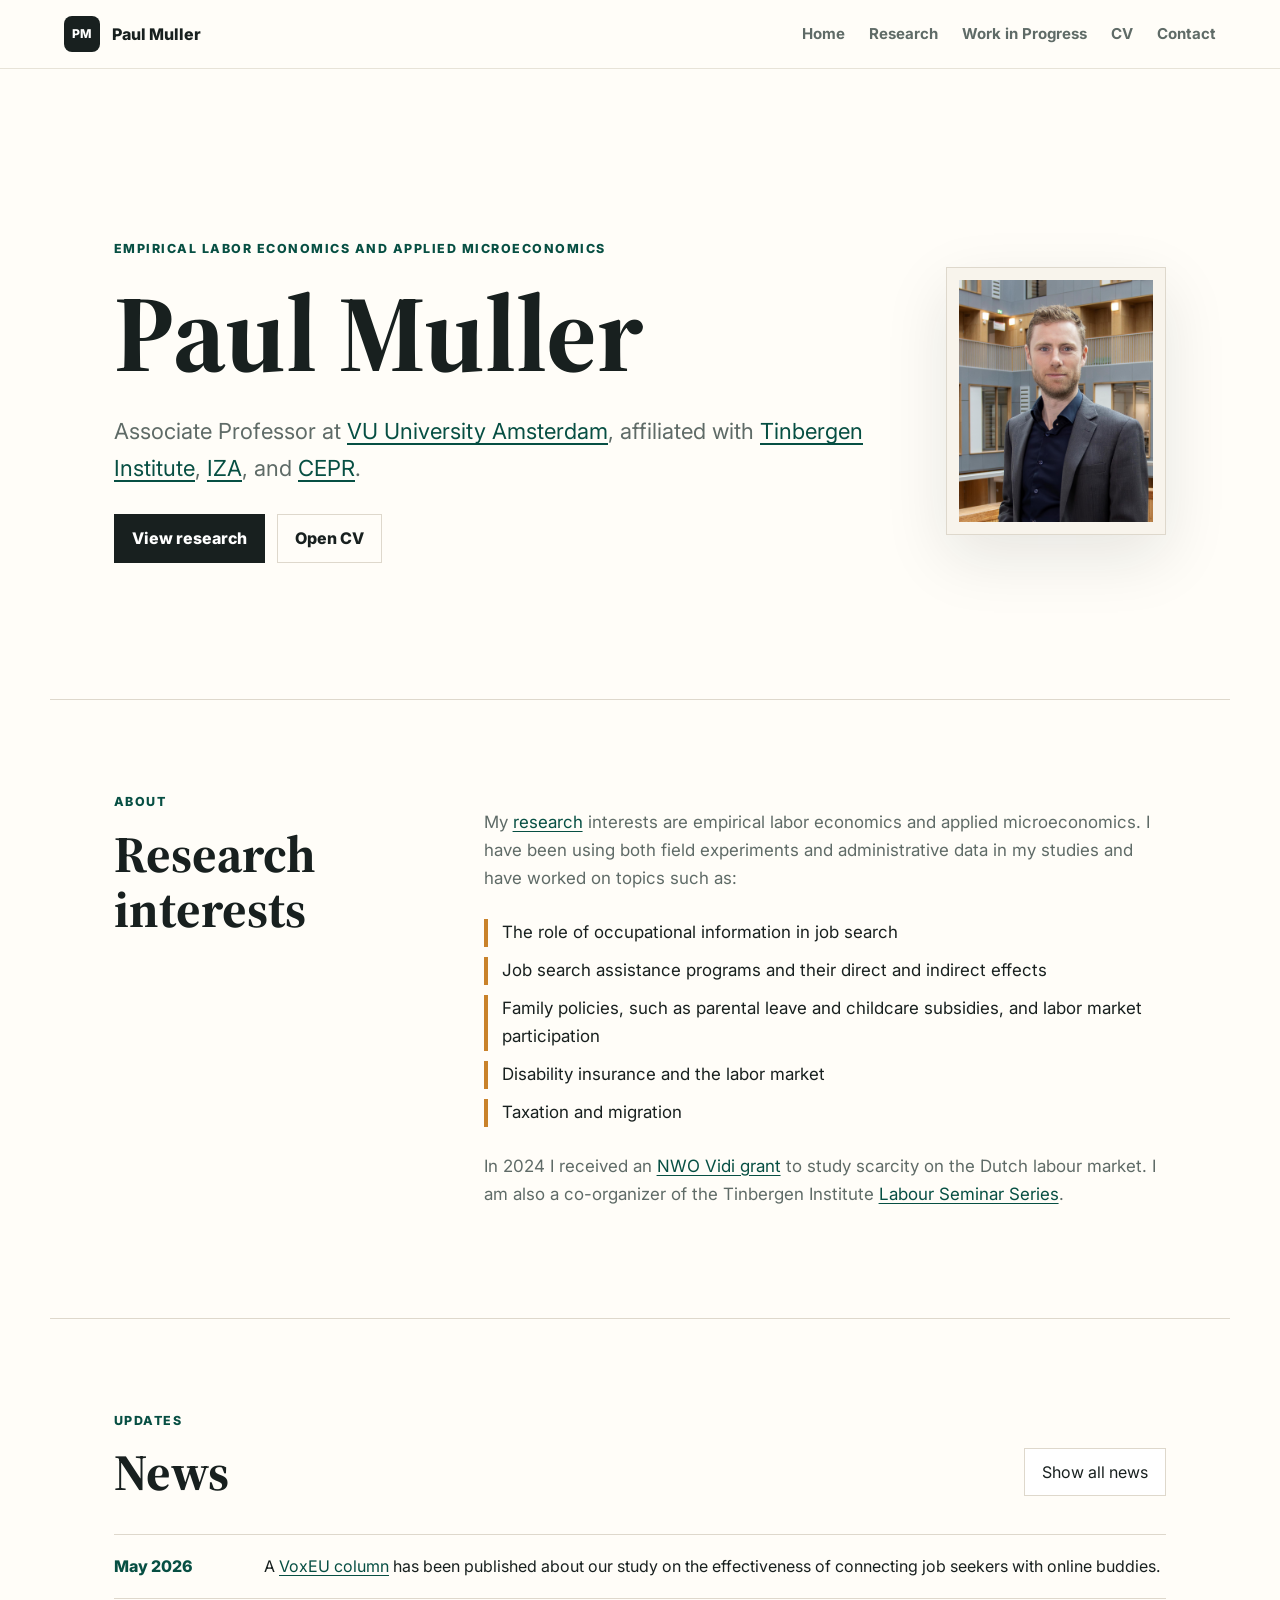
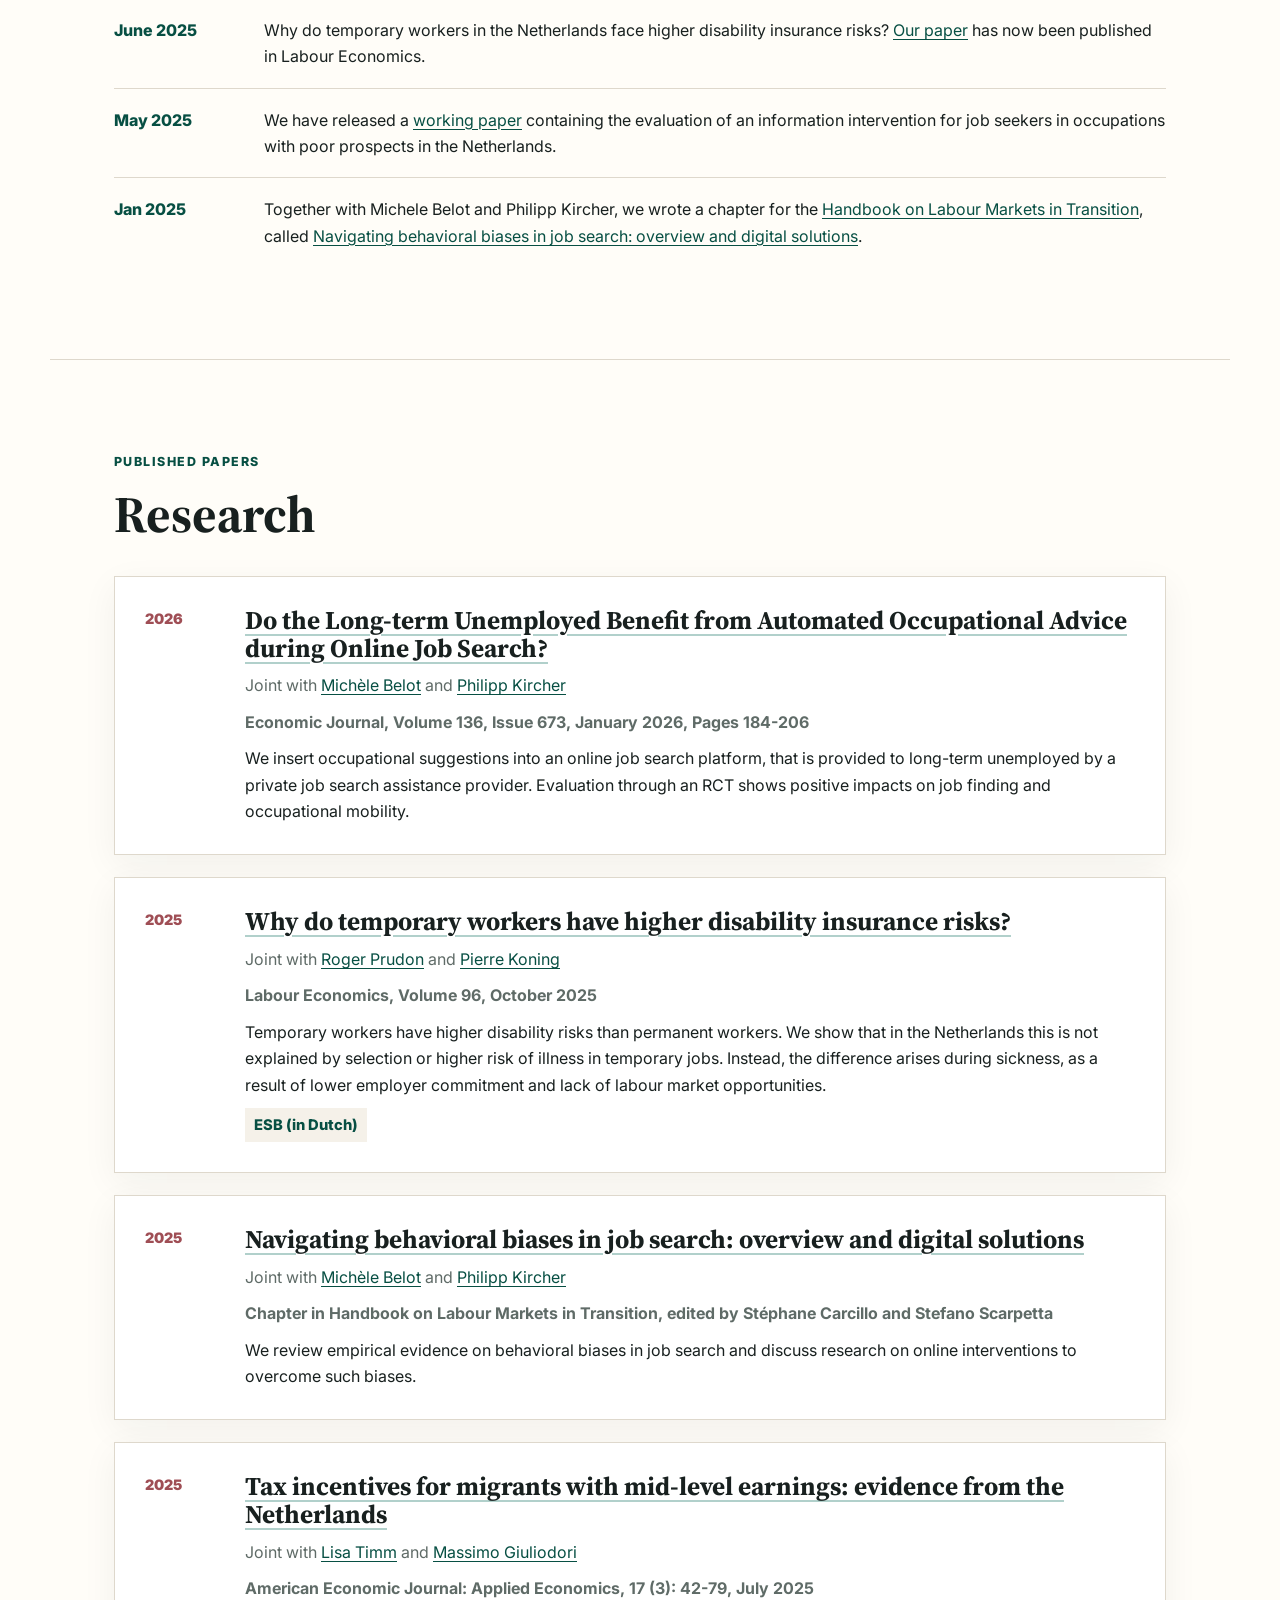
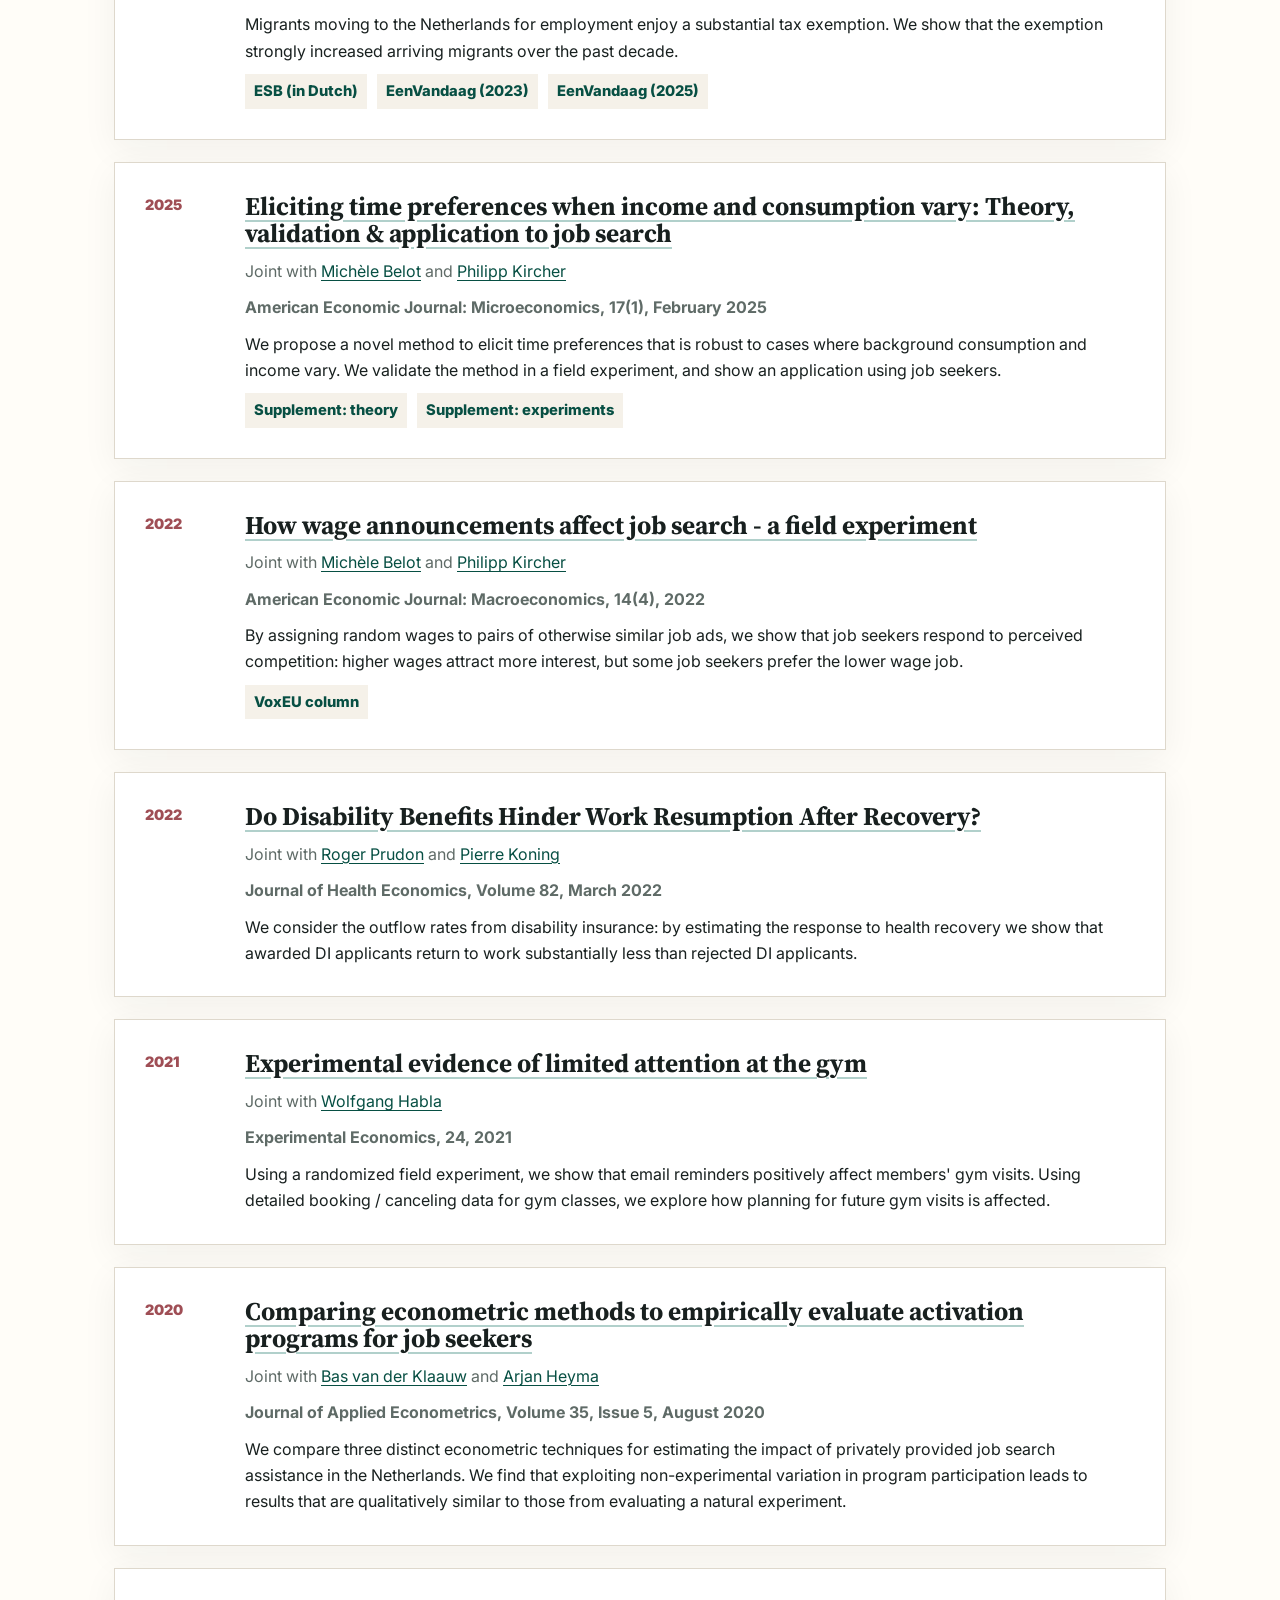
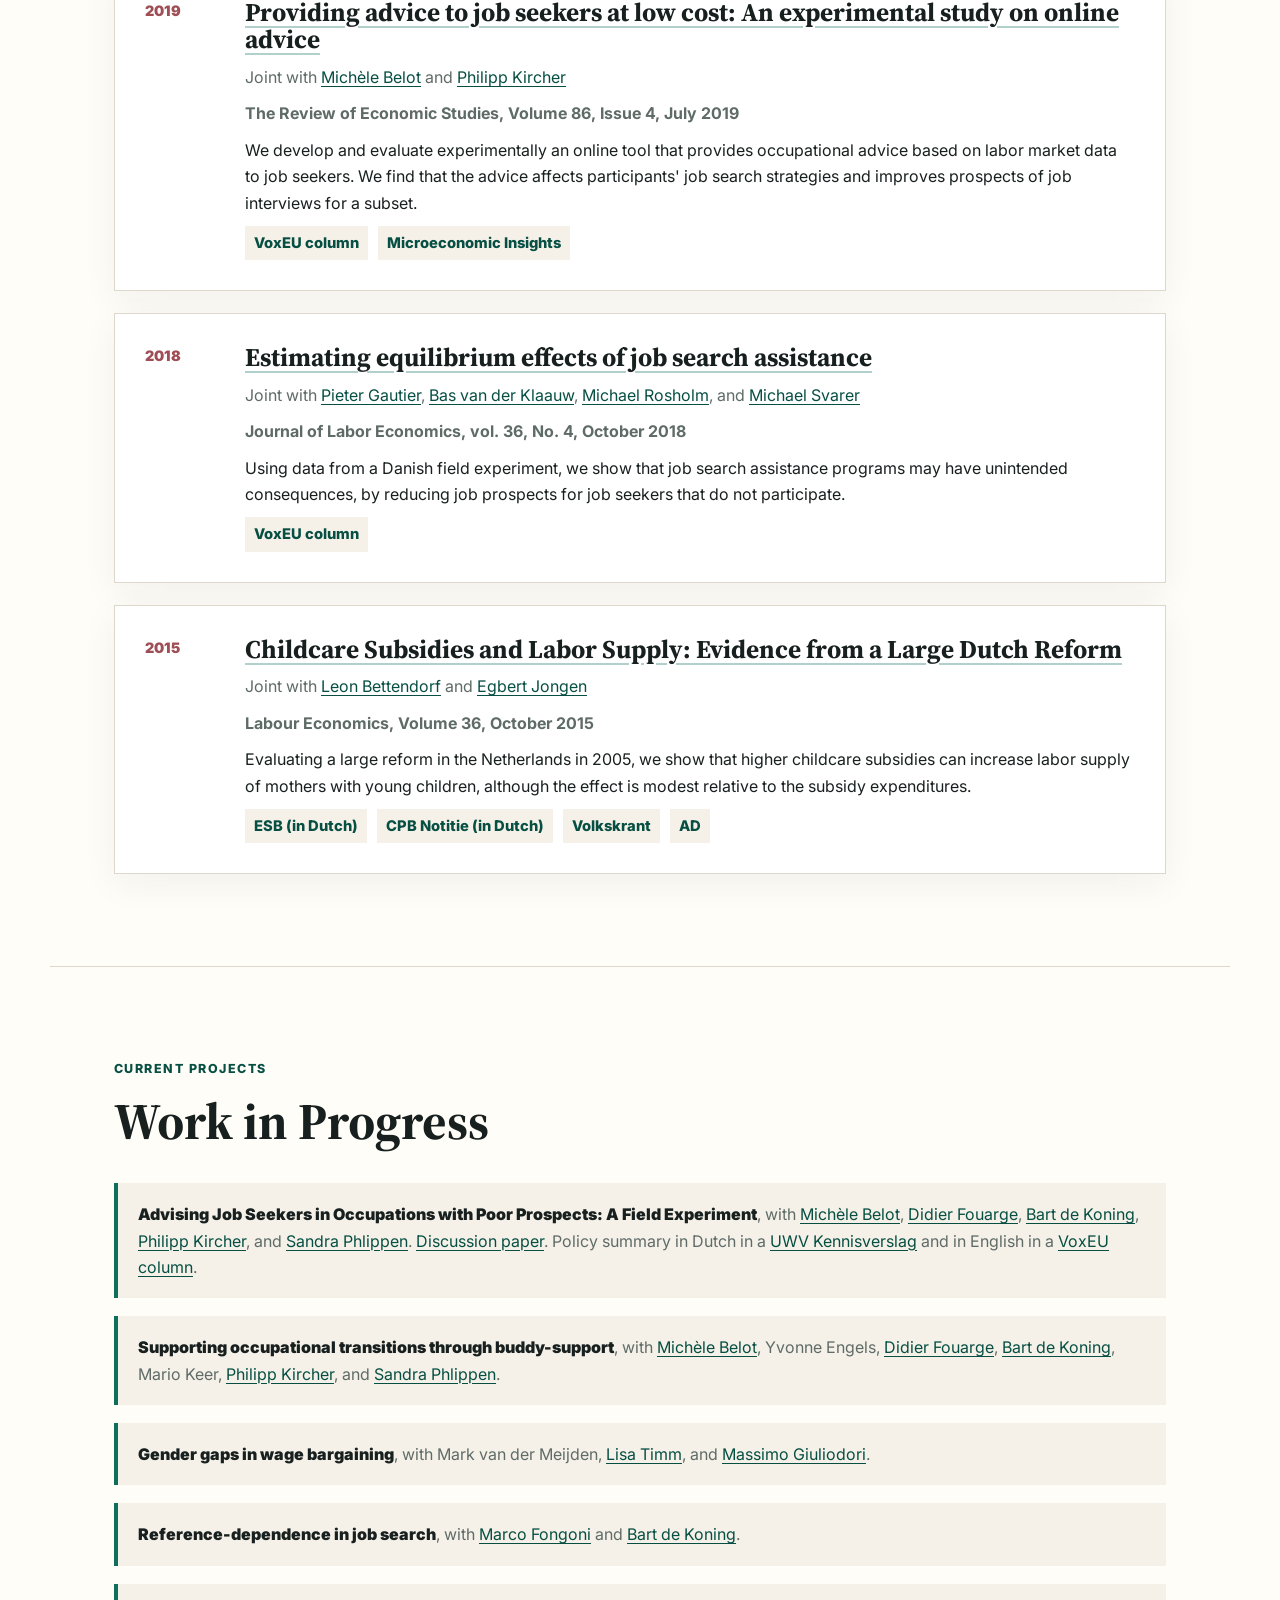
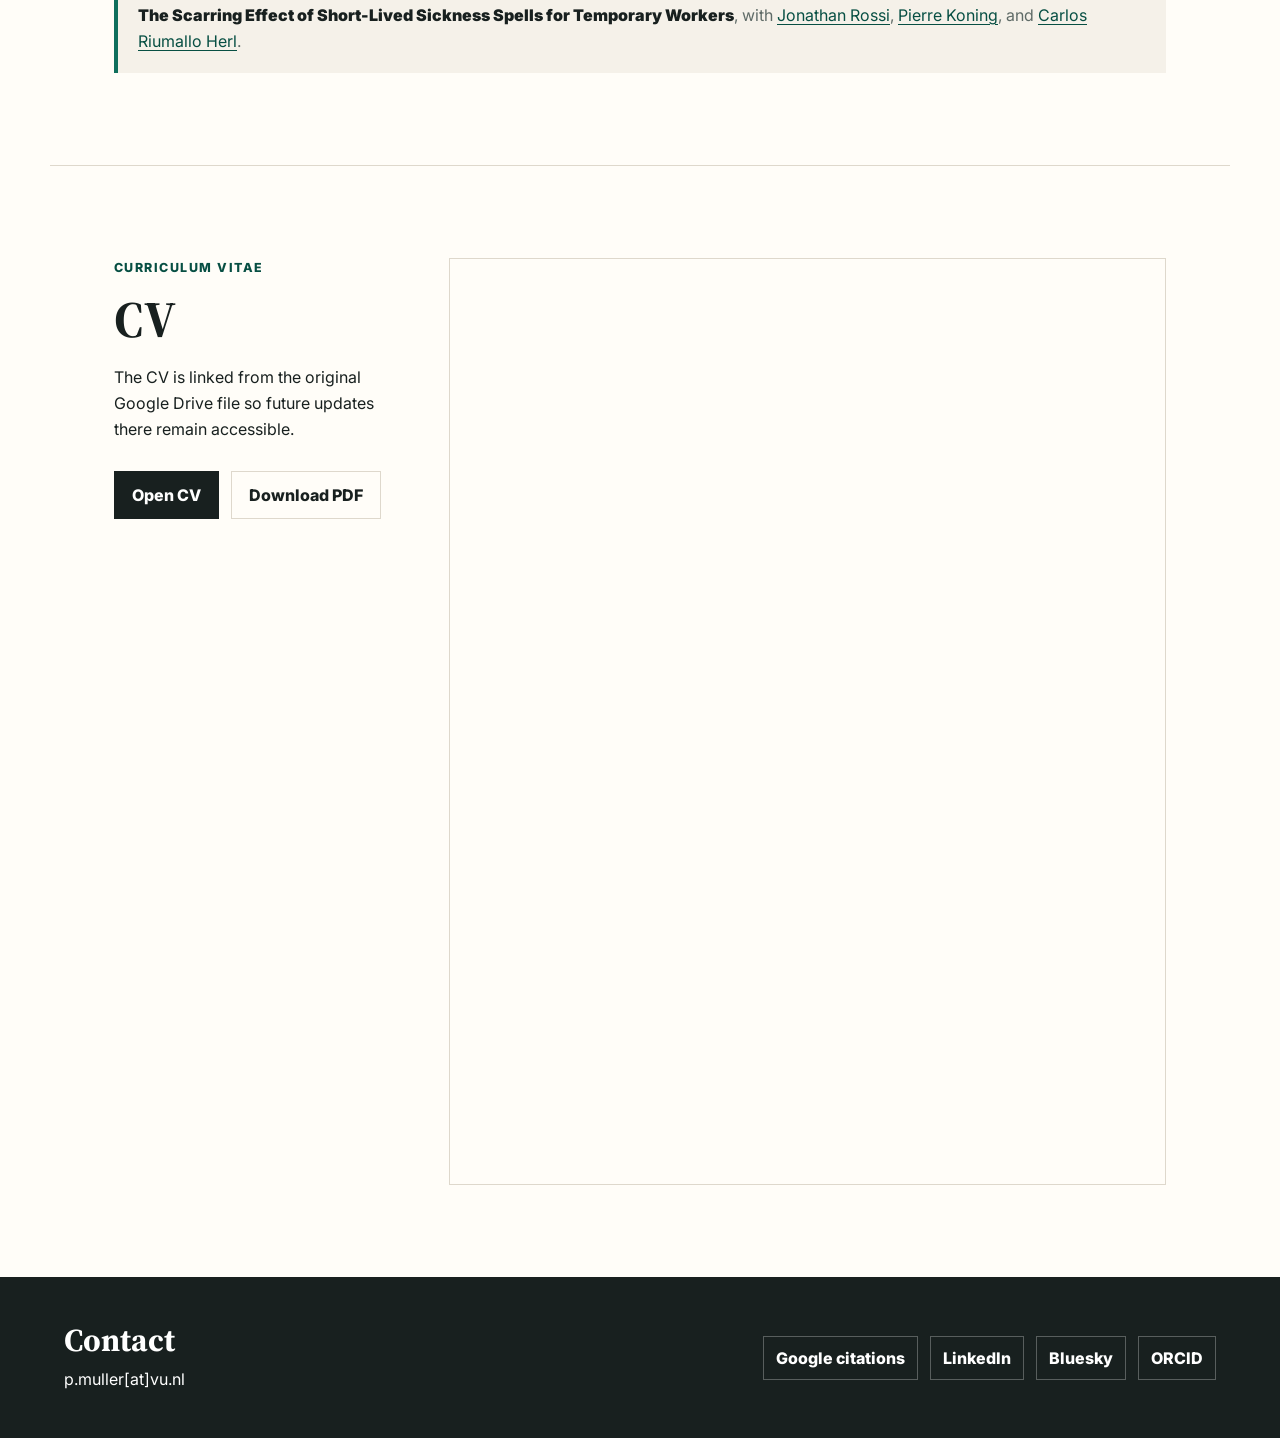
==== commit 33ae3924: "Add files via upload" ====
--- a/index.html
+++ b/index.html
@@ -87,6 +87,7 @@
           </button>
         </div>
         <div class="news-list is-collapsed" id="news-list">
+          <article><time>May 2026</time><p>A <a href="https://cepr.org/voxeu/columns/connecting-job-seekers-buddies-online">VoxEU column</a> has been published about our study on the effectiveness of connecting job seekers with online buddies.</p></article>
           <article><time>June 2025</time><p>Why do temporary workers in the Netherlands face higher disability insurance risks? <a href="https://doi.org/10.1016/j.labeco.2025.102719">Our paper</a> has now been published in Labour Economics.</p></article>
           <article><time>May 2025</time><p>We have released a <a href="https://www.iza.org/publications/dp/17905/advising-job-seekers-in-occupations-with-poor-prospects-a-field-experiment">working paper</a> containing the evaluation of an information intervention for job seekers in occupations with poor prospects in the Netherlands.</p></article>
           <article><time>Jan 2025</time><p>Together with Michele Belot and Philipp Kircher, we wrote a chapter for the <a href="https://www.elgaronline.com/edcollbook/book/9781839106958/9781839106958.xml?rskey=VYB6Tf&amp;result=1">Handbook on Labour Markets in Transition</a>, called <a href="https://www.elgaronline.com/edcollchap/book/9781839106958/book-part-9781839106958-14.xml">Navigating behavioral biases in job search: overview and digital solutions</a>.</p></article>
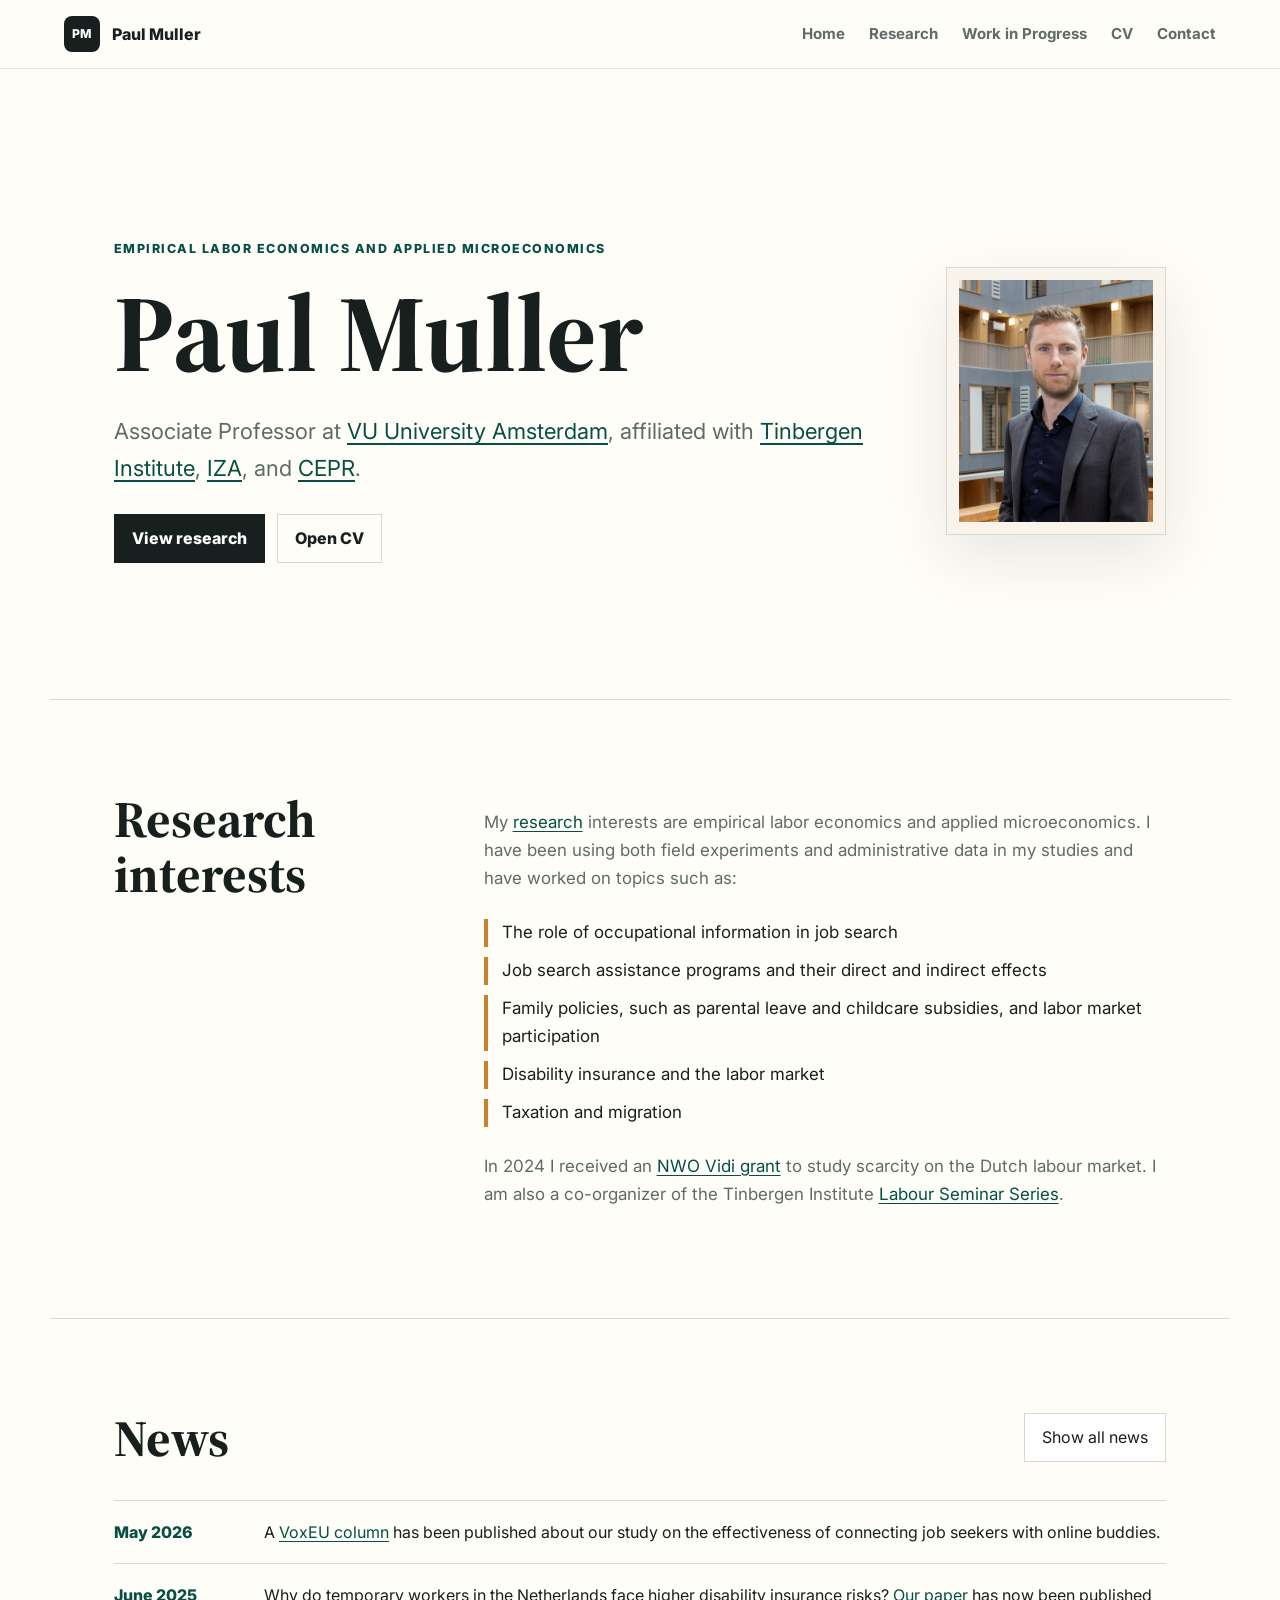
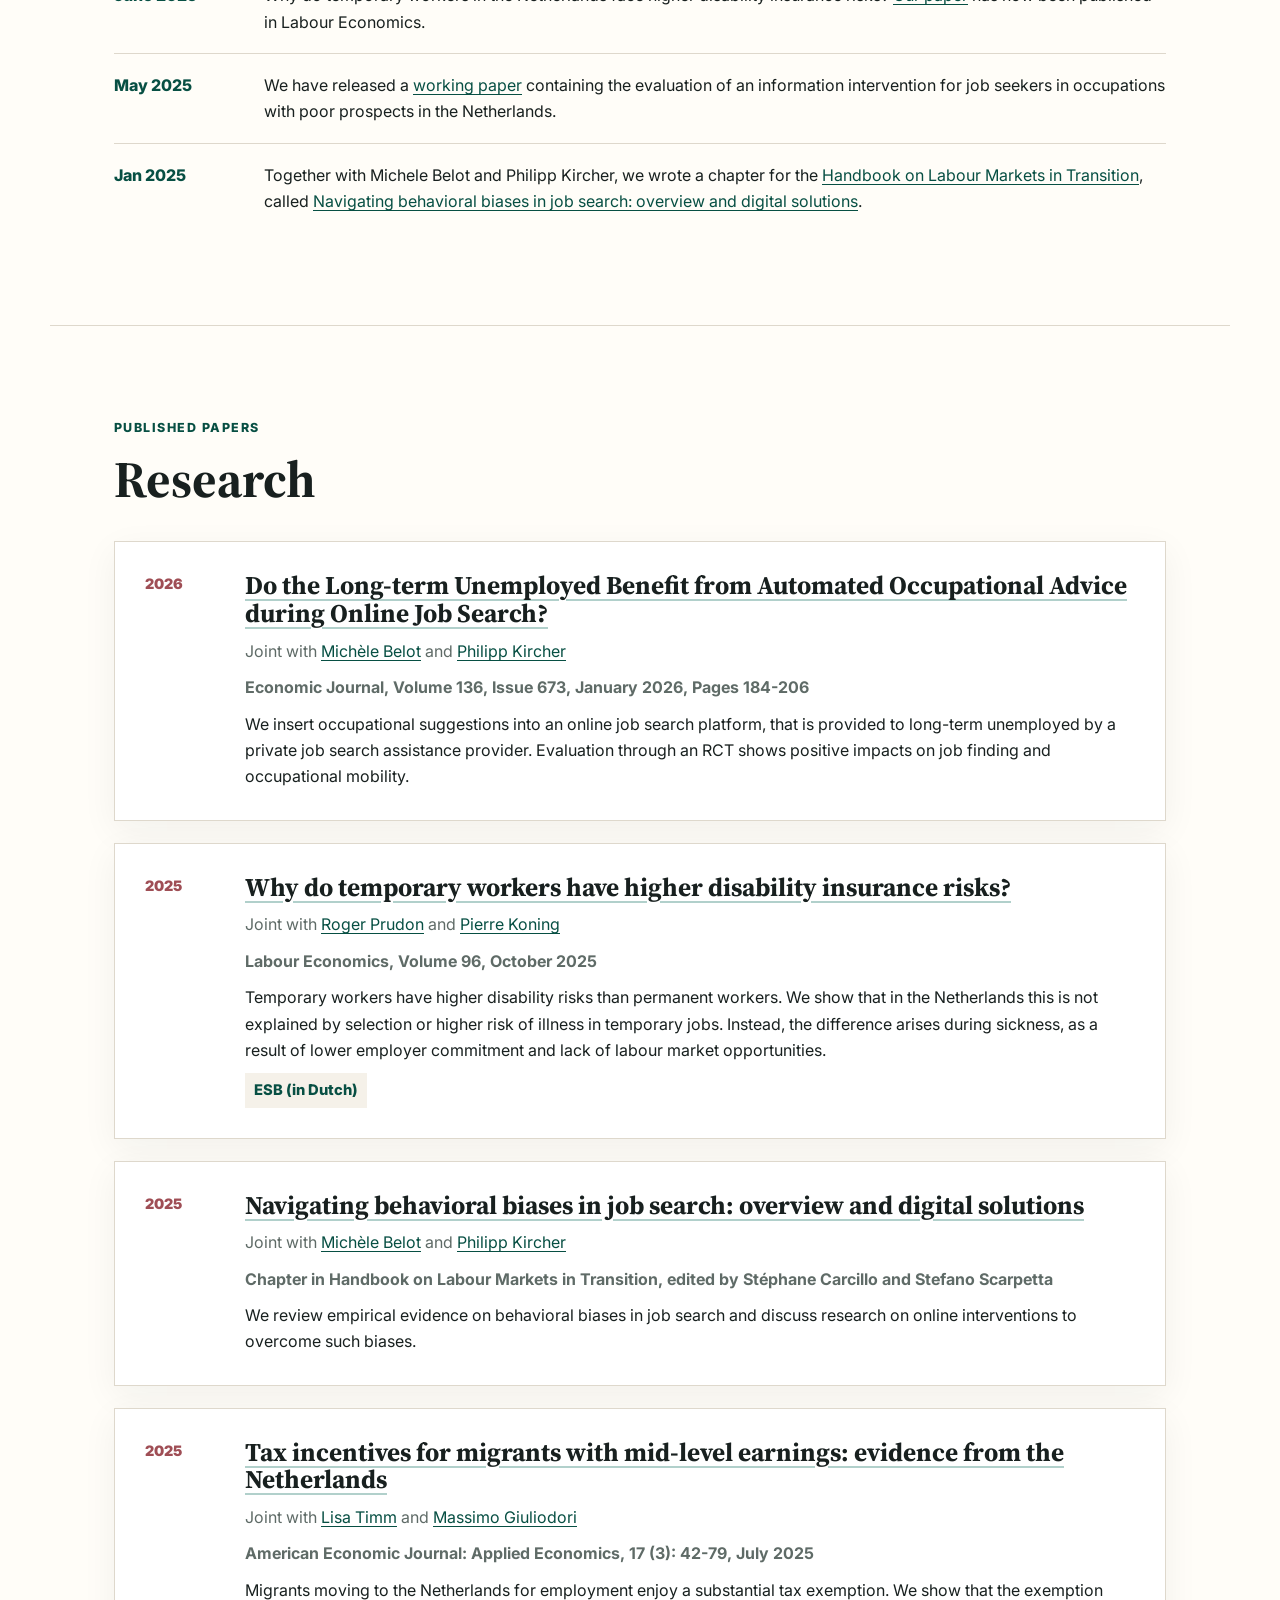
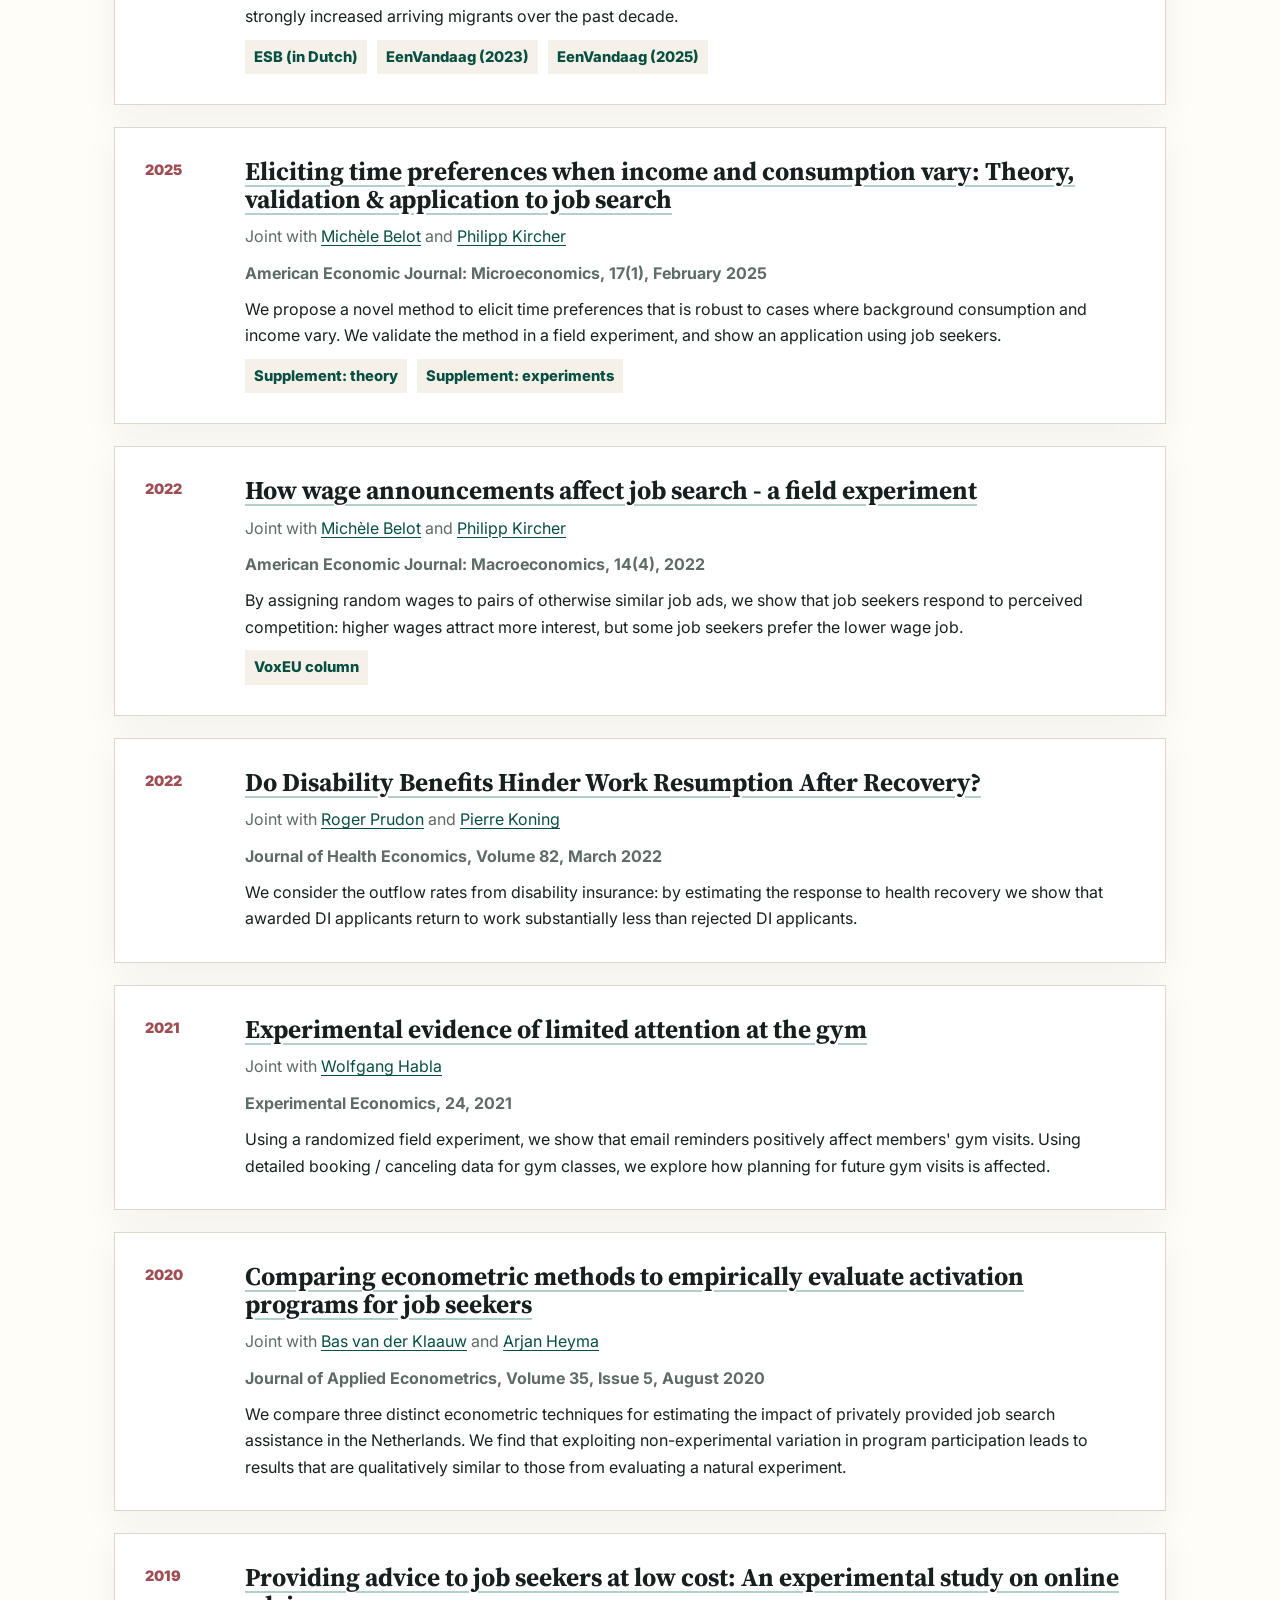
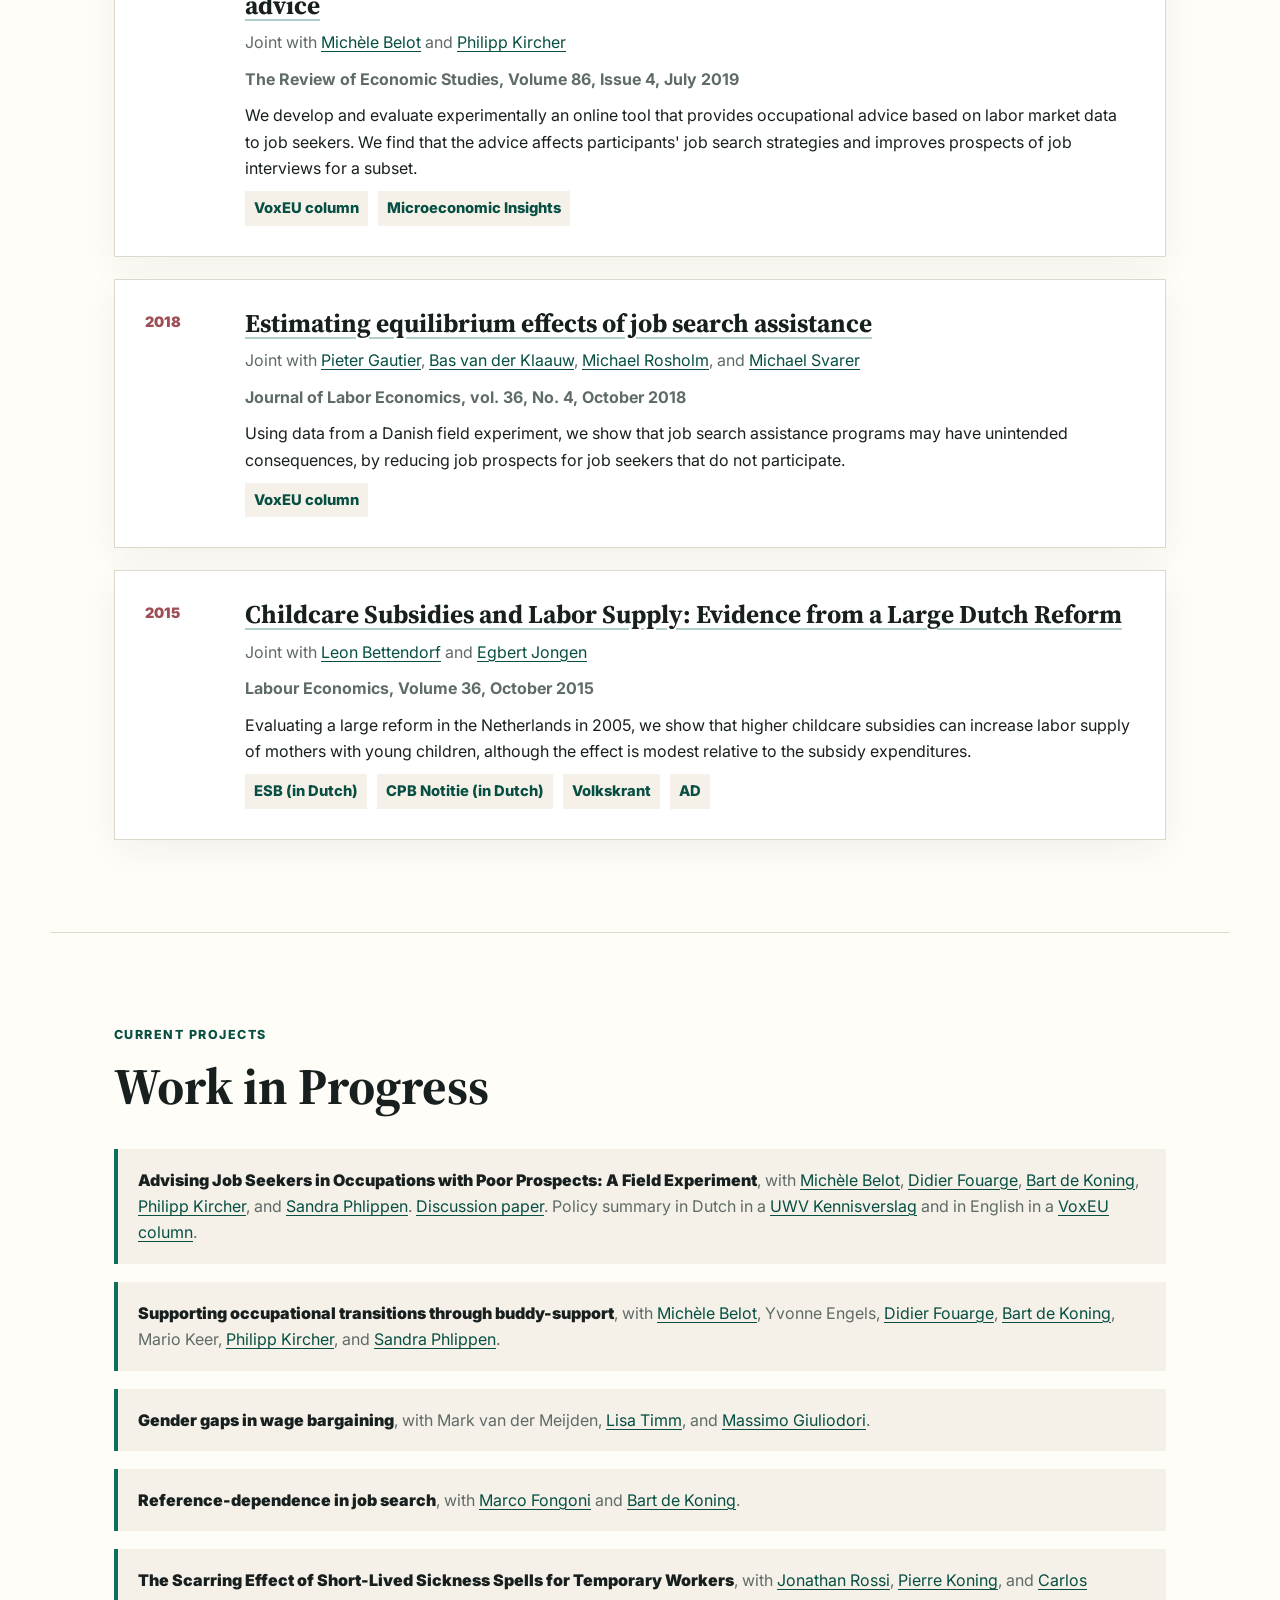
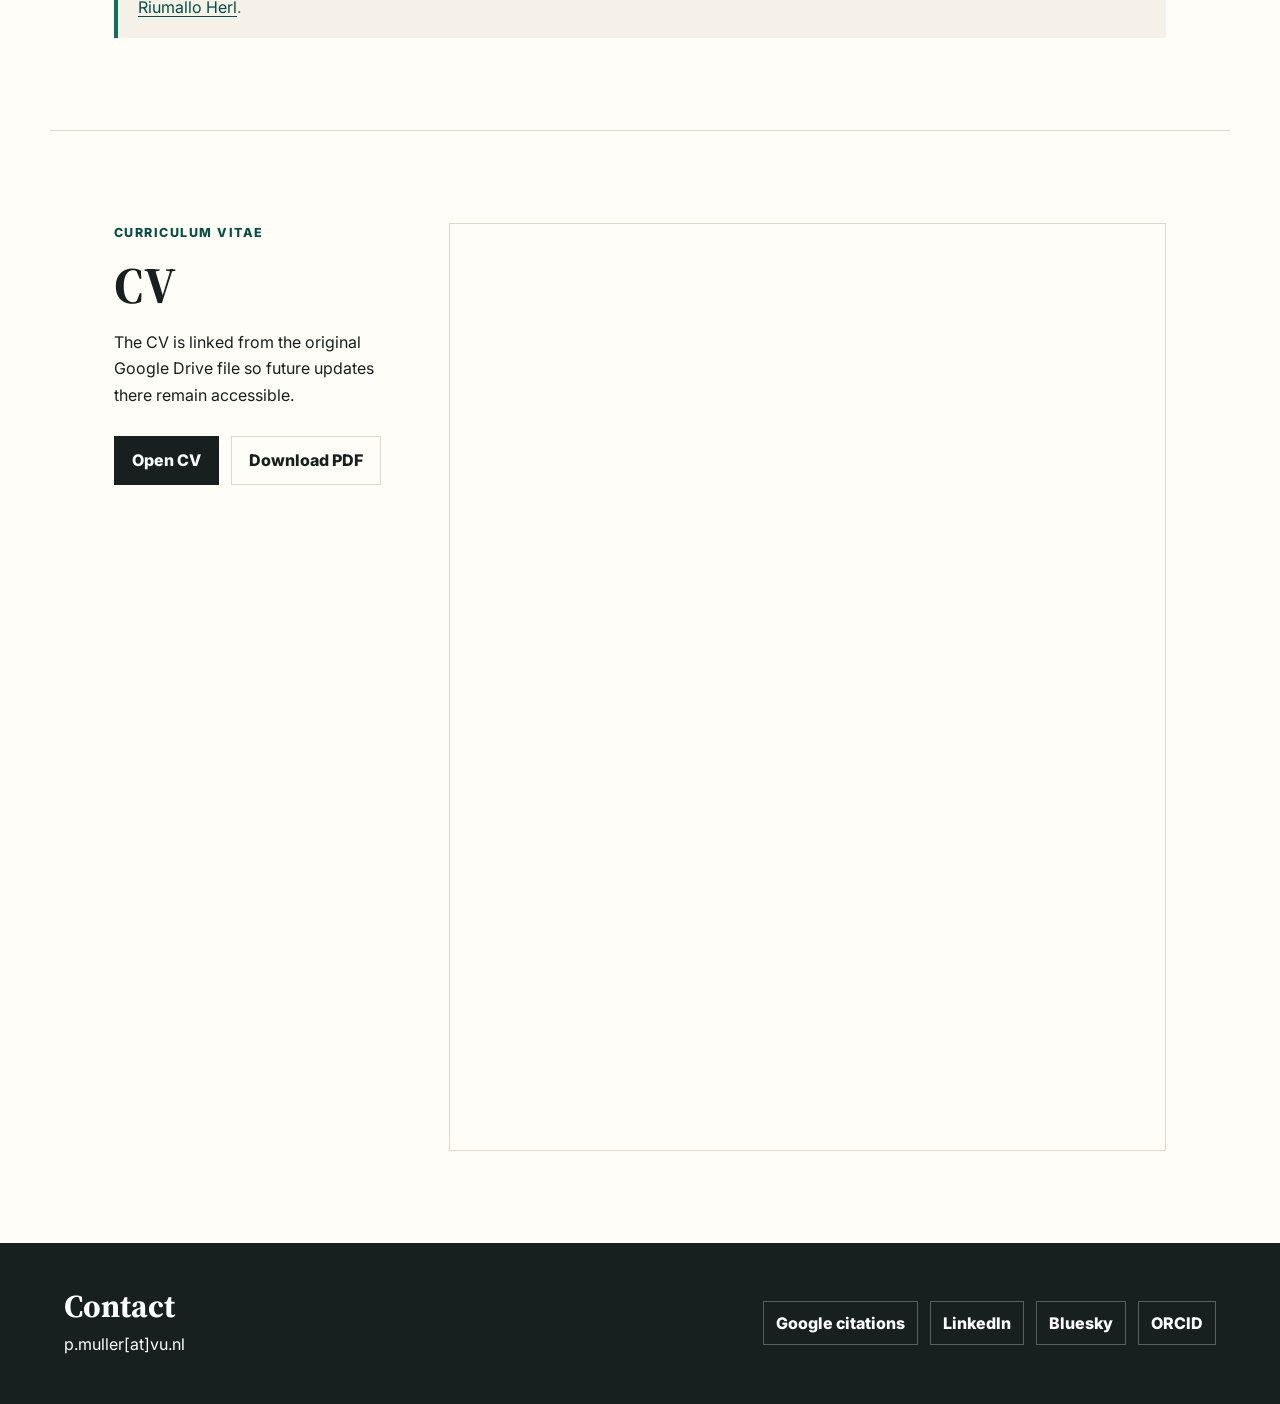
==== commit 4a82f15f: "Add files via upload" ====
--- a/index.html
+++ b/index.html
@@ -53,7 +53,6 @@
 
       <section class="section split-section">
         <div>
-          <p class="section-kicker">About</p>
           <h2>Research interests</h2>
         </div>
         <div class="text-flow">
@@ -79,7 +78,6 @@
       <section class="section" id="news">
         <div class="section-heading news-heading">
           <div>
-            <p class="section-kicker">Updates</p>
             <h2>News</h2>
           </div>
           <button class="button news-toggle" type="button" aria-expanded="false" aria-controls="news-list" onclick="toggleNewsItems()">
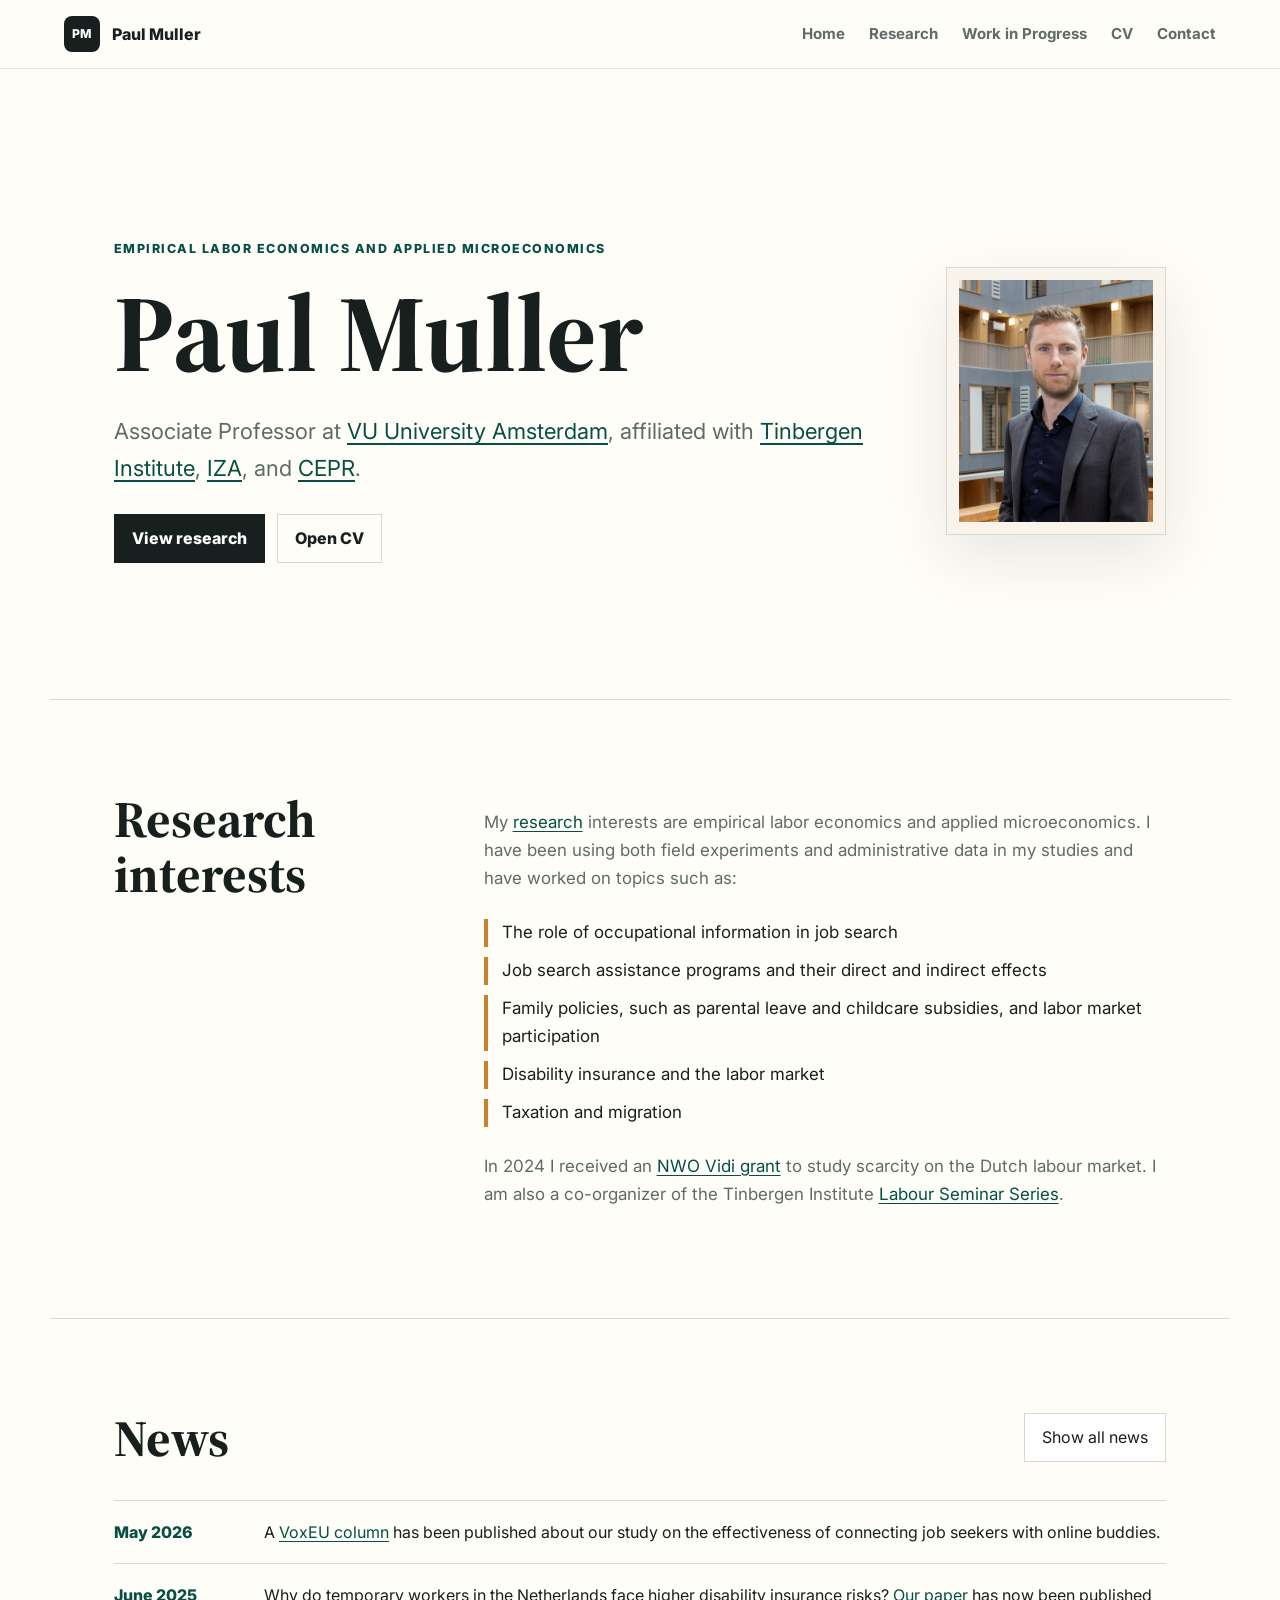
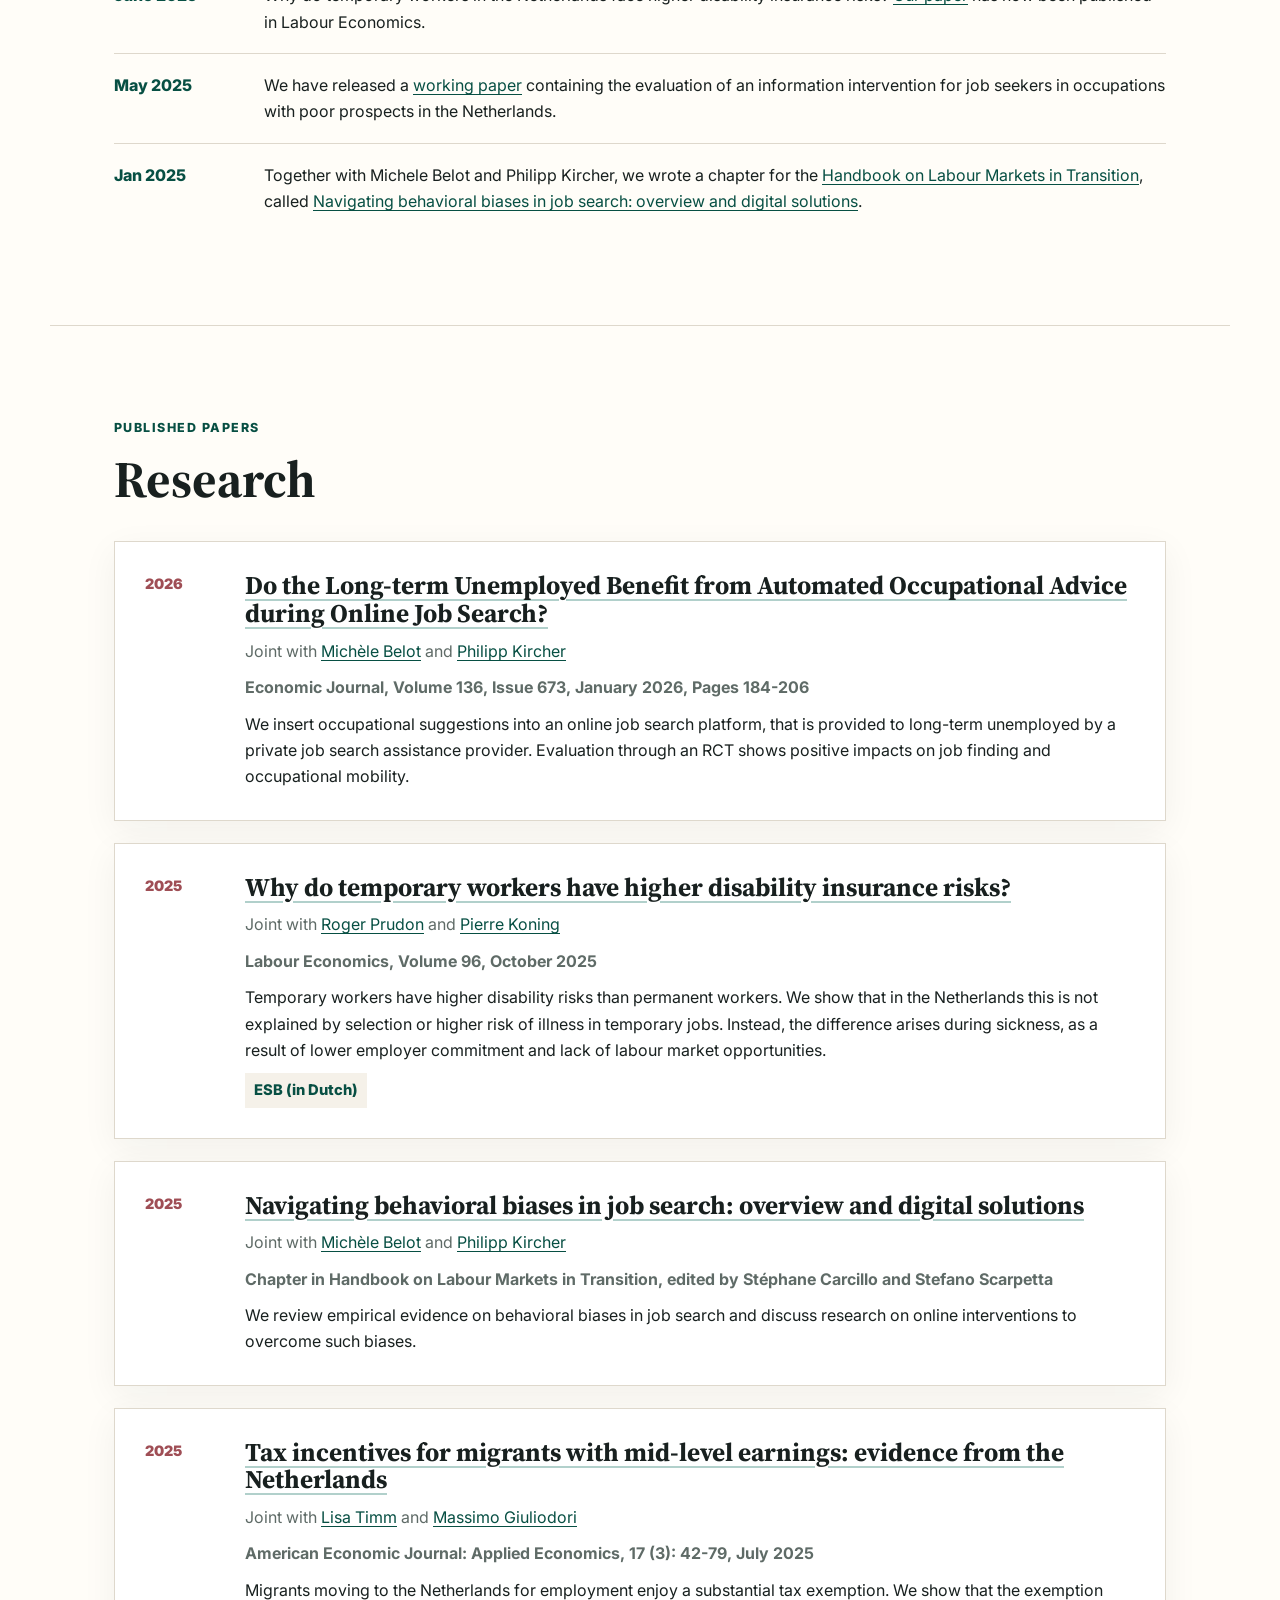
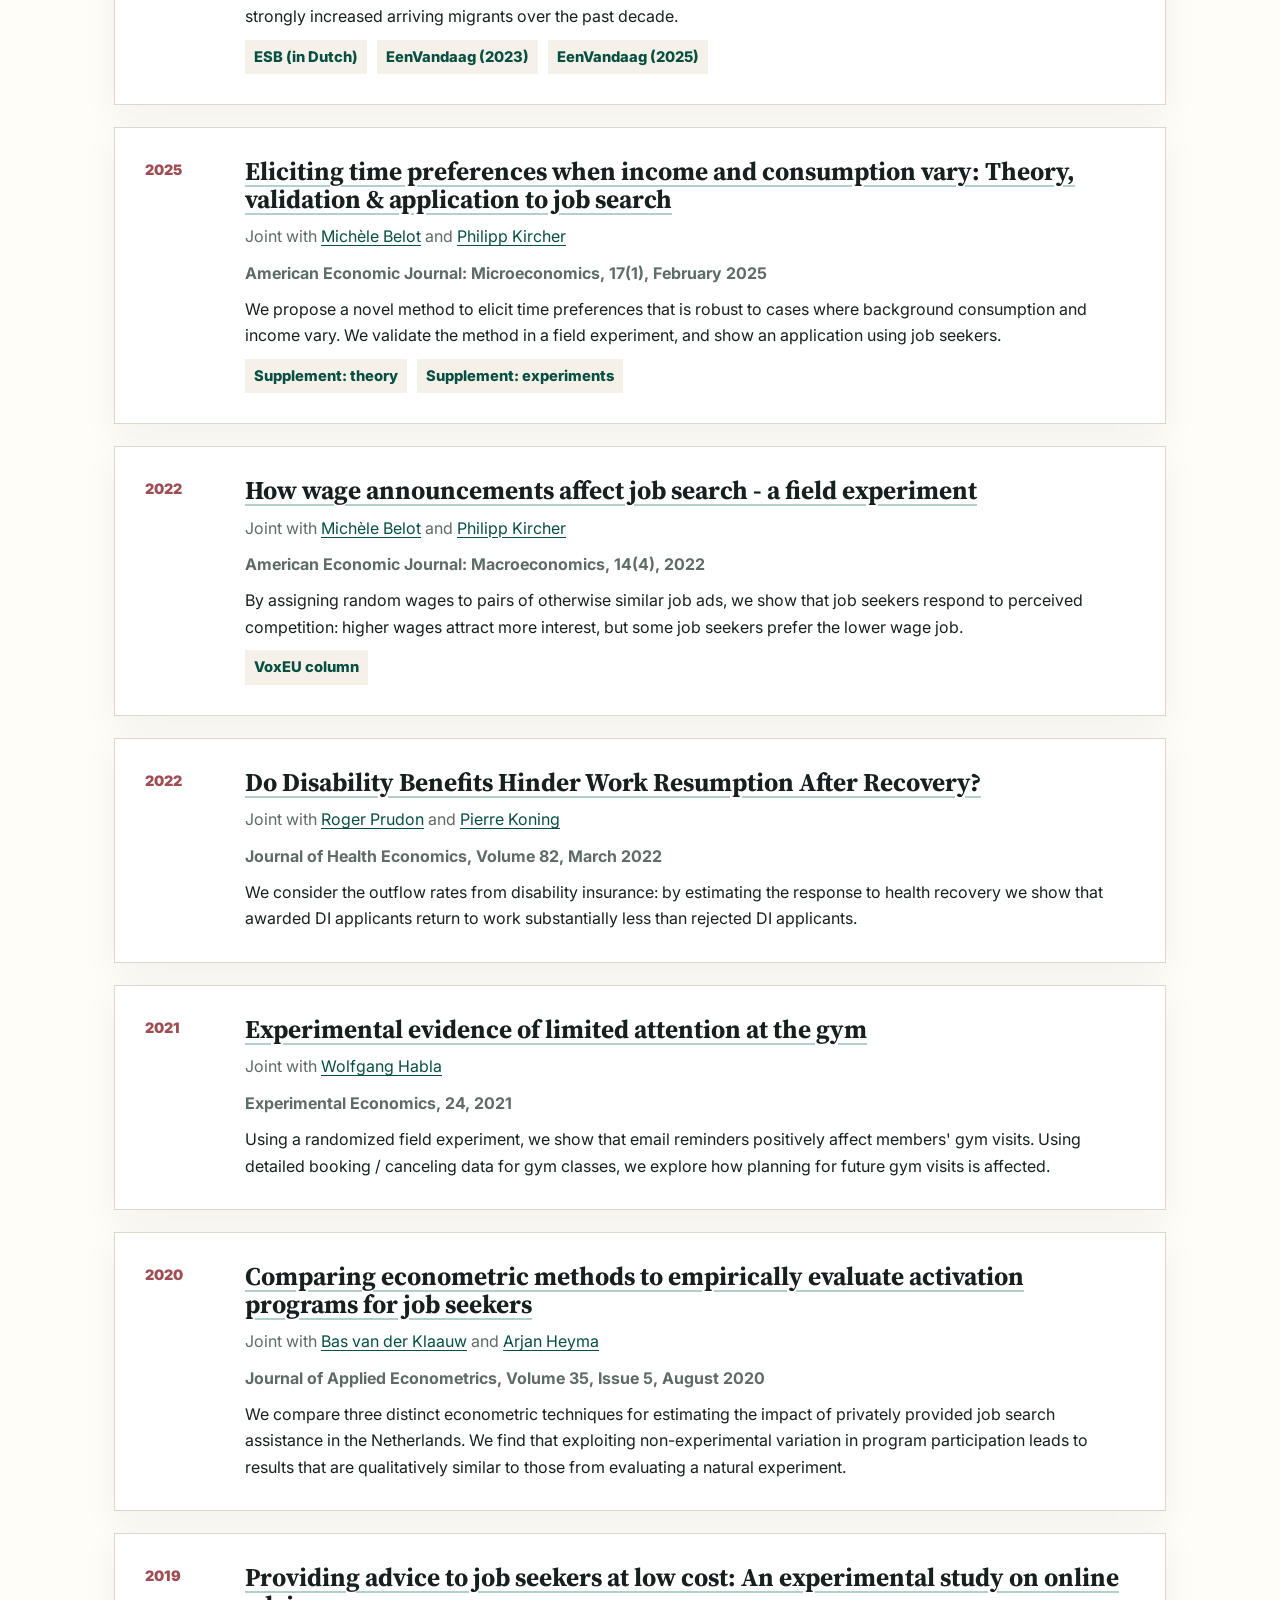
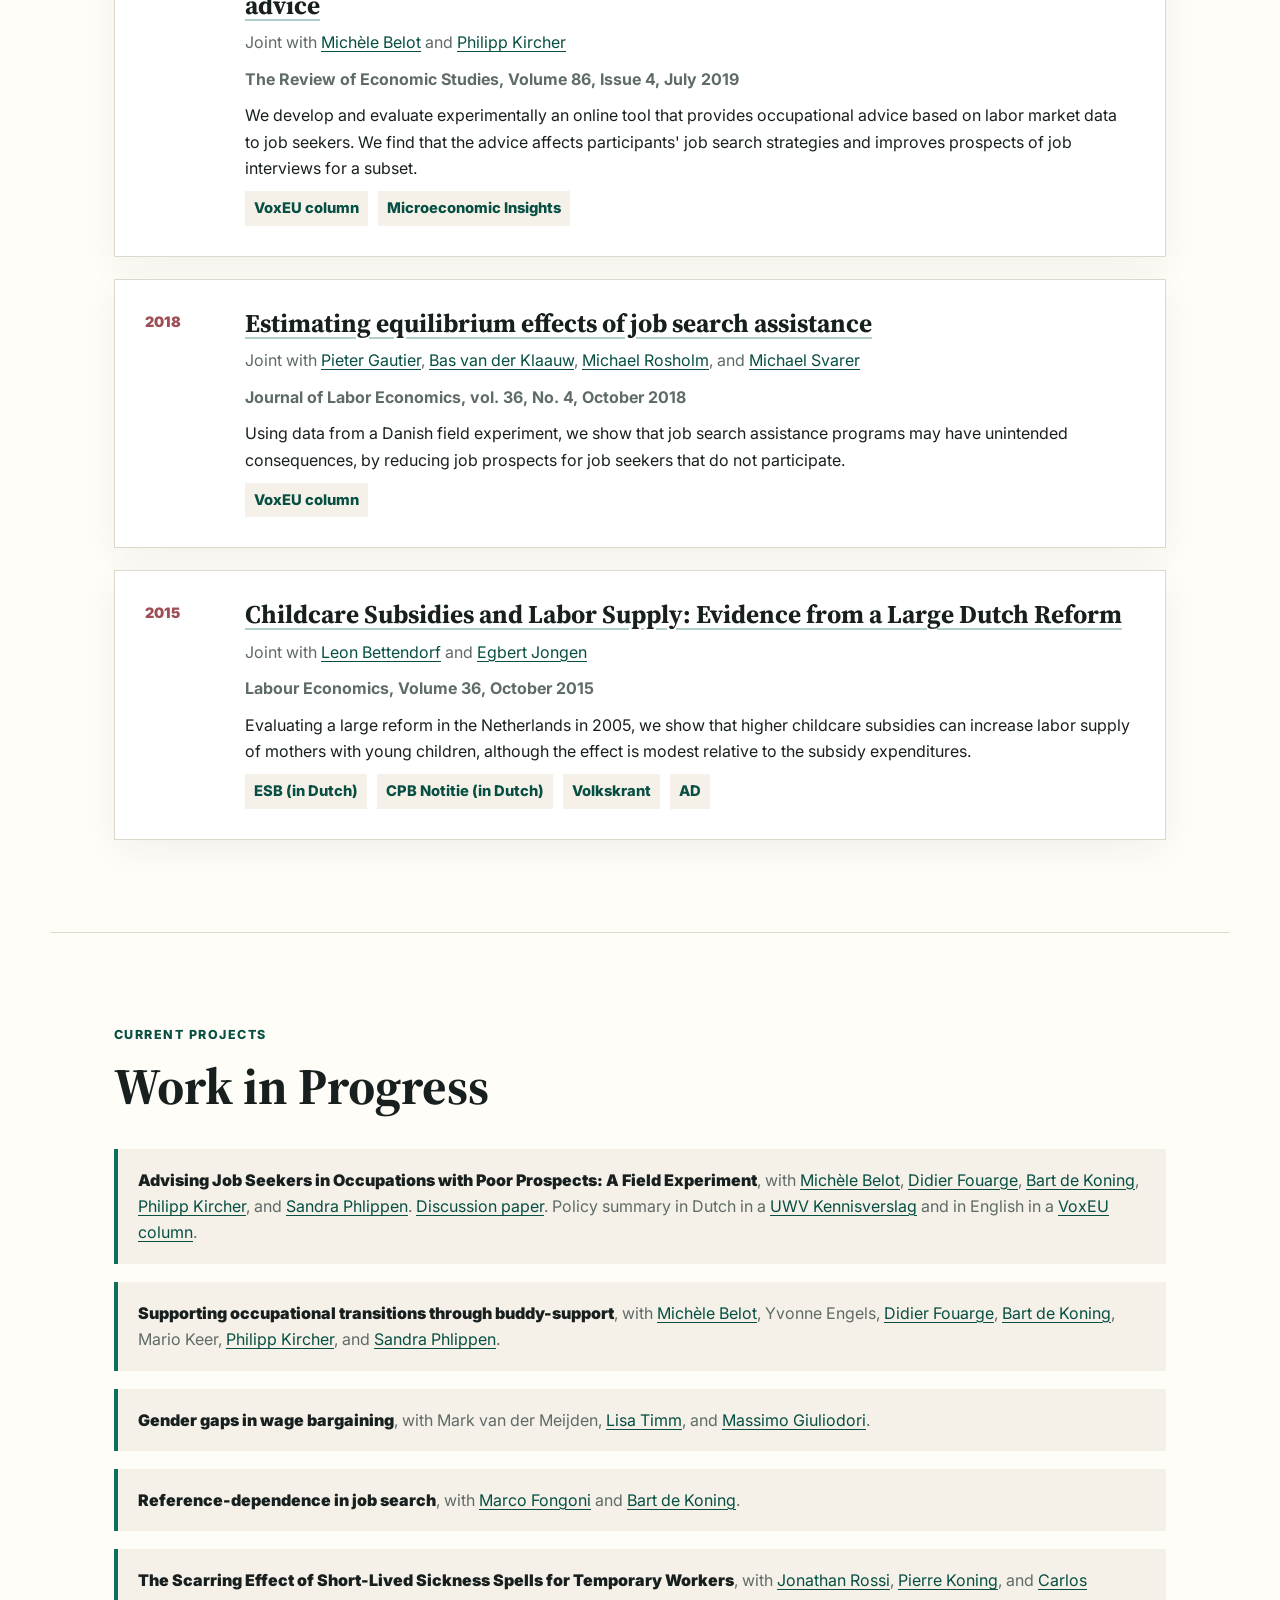
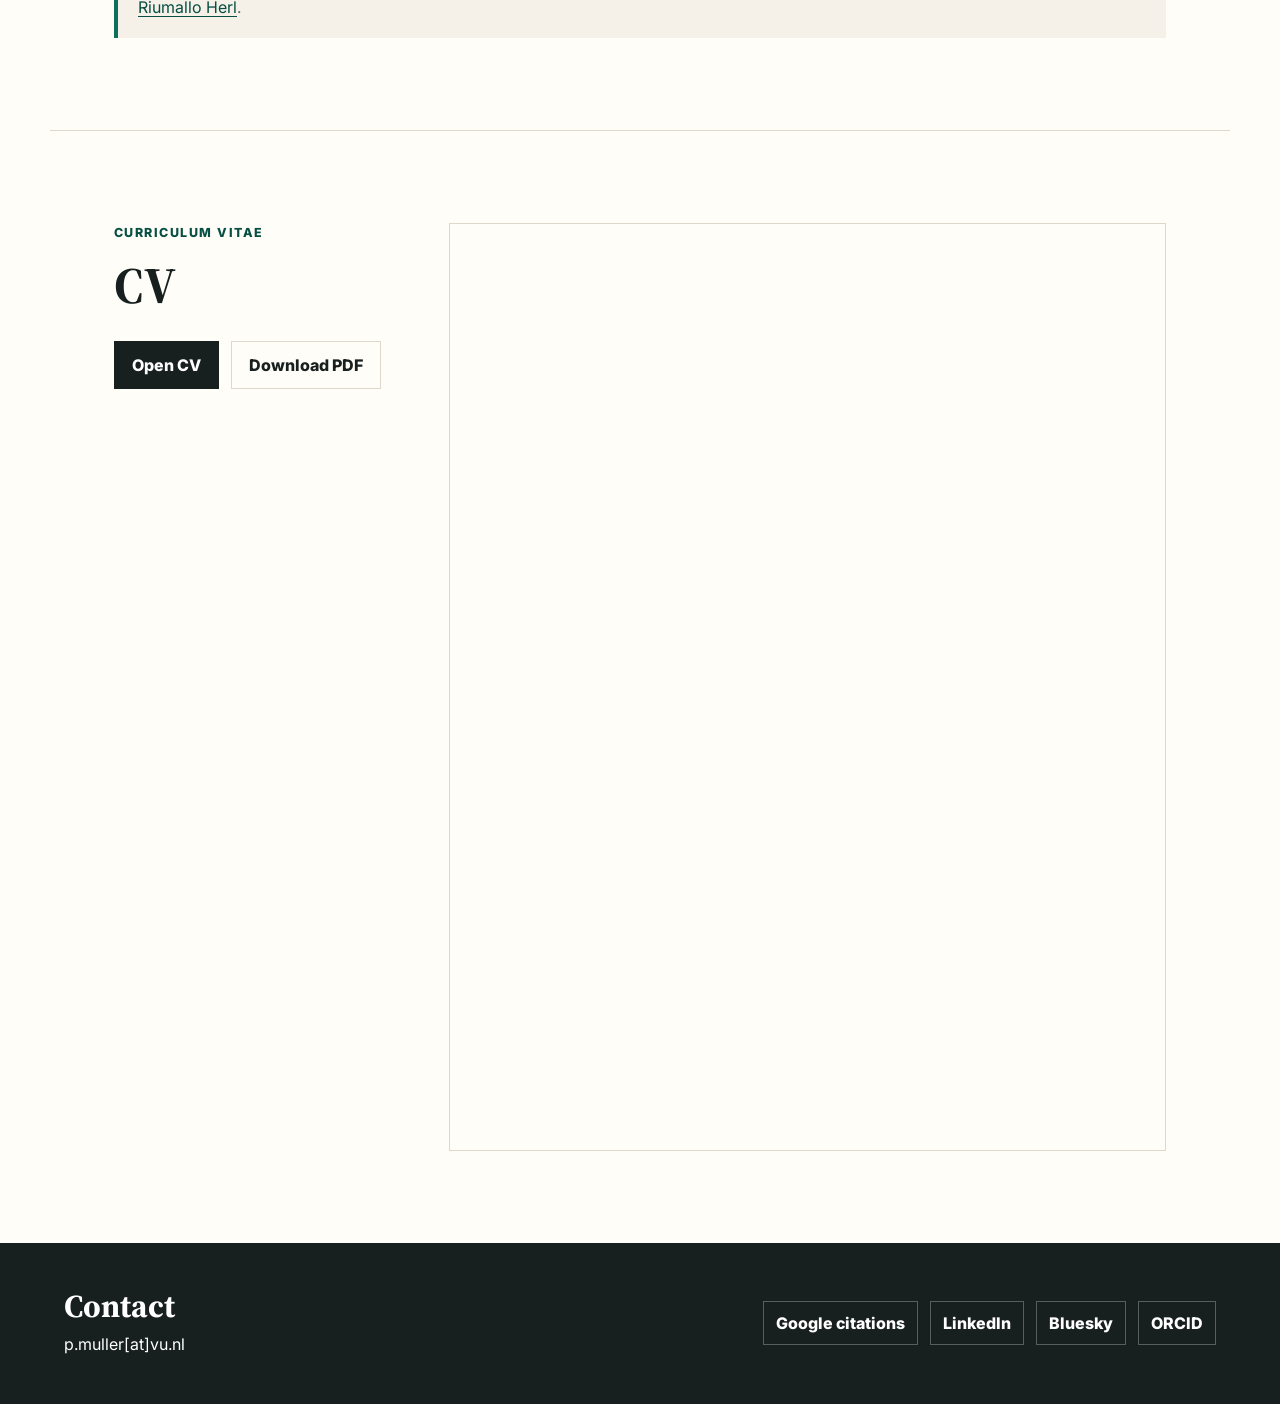
==== commit db8c70b5: "removed unneeded text about CV" ====
--- a/index.html
+++ b/index.html
@@ -266,7 +266,6 @@
         <div>
           <p class="section-kicker">Curriculum vitae</p>
           <h2>CV</h2>
-          <p>The CV is linked from the original Google Drive file so future updates there remain accessible.</p>
           <div class="hero-actions">
             <a class="button primary" href="https://drive.google.com/open?id=0B8v-GFLq4K0FSGJWUFNqa3ZjNzg&amp;resourcekey=0-B0E4r2ADpZhkcLunkWq-Mg">Open CV</a>
             <a class="button" href="https://drive.google.com/uc?id=0B8v-GFLq4K0FSGJWUFNqa3ZjNzg&amp;resourcekey=0-B0E4r2ADpZhkcLunkWq-Mg&amp;export=download">Download PDF</a>
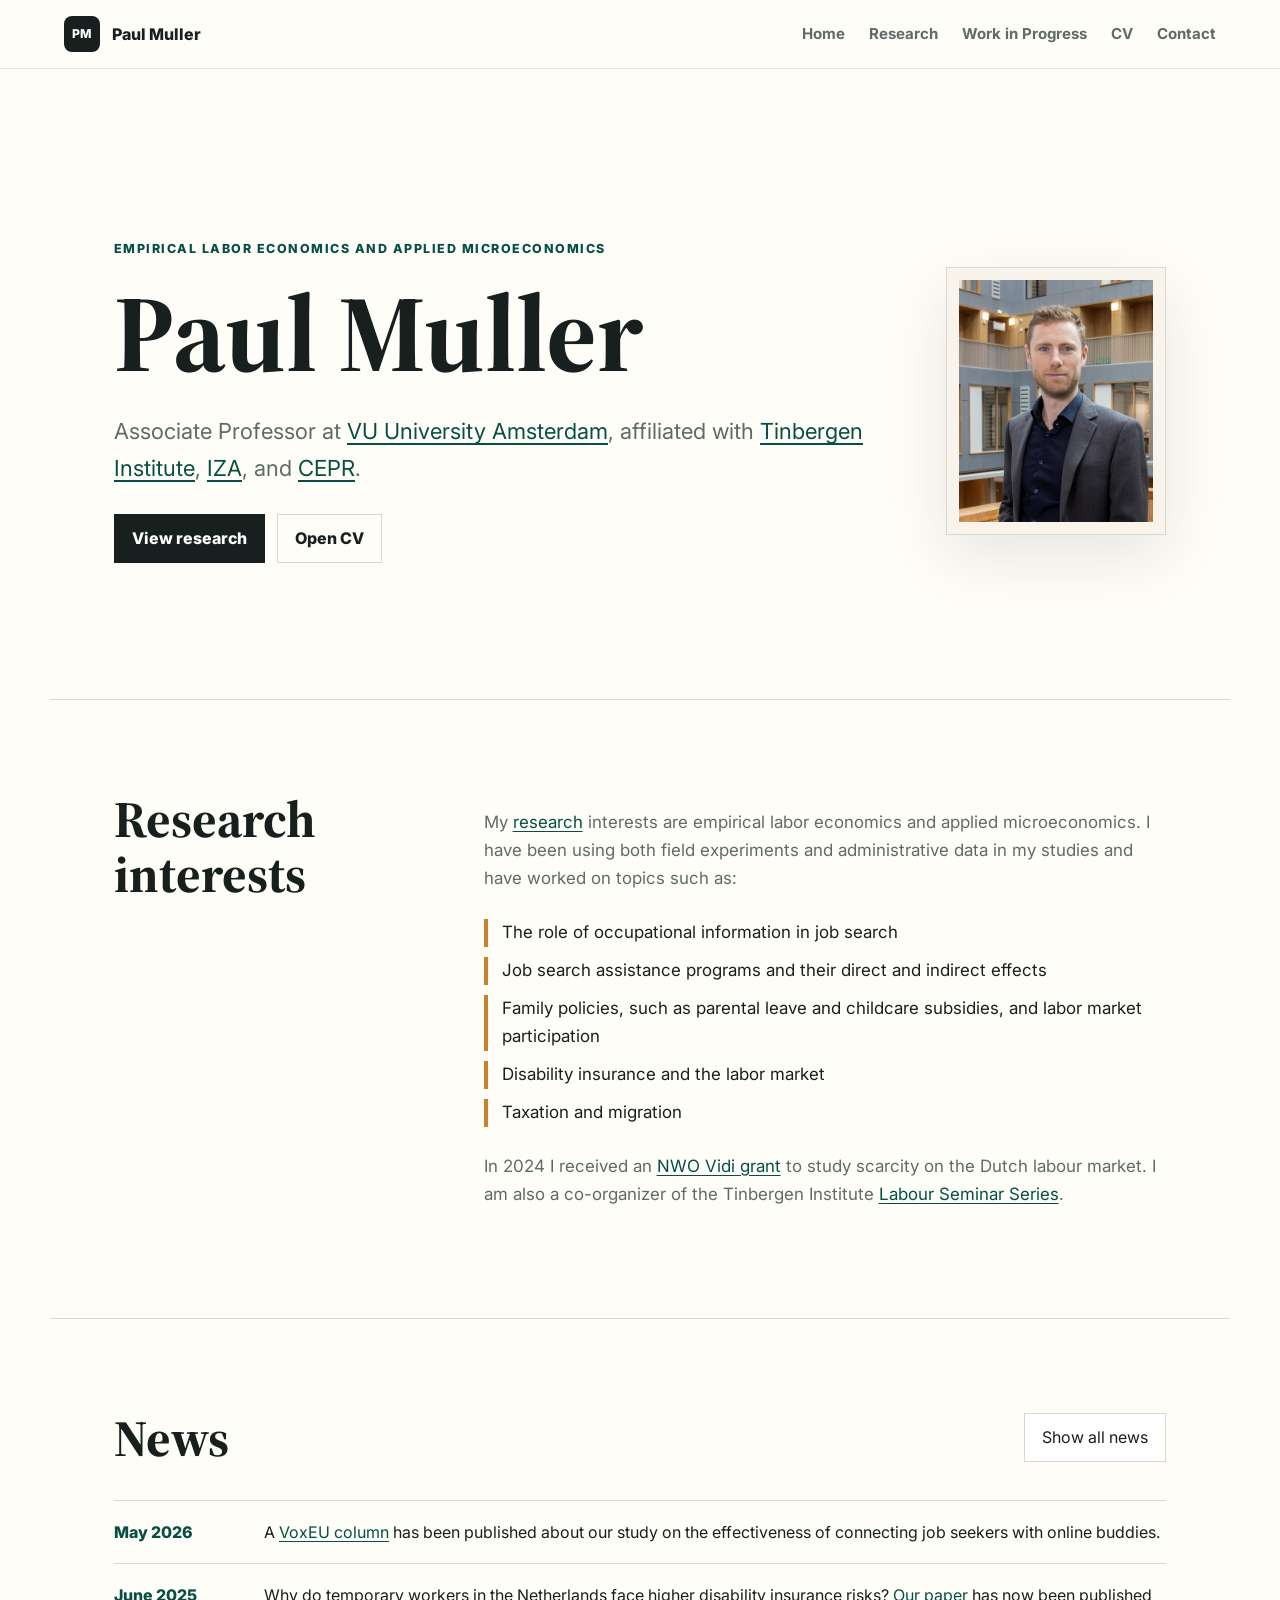
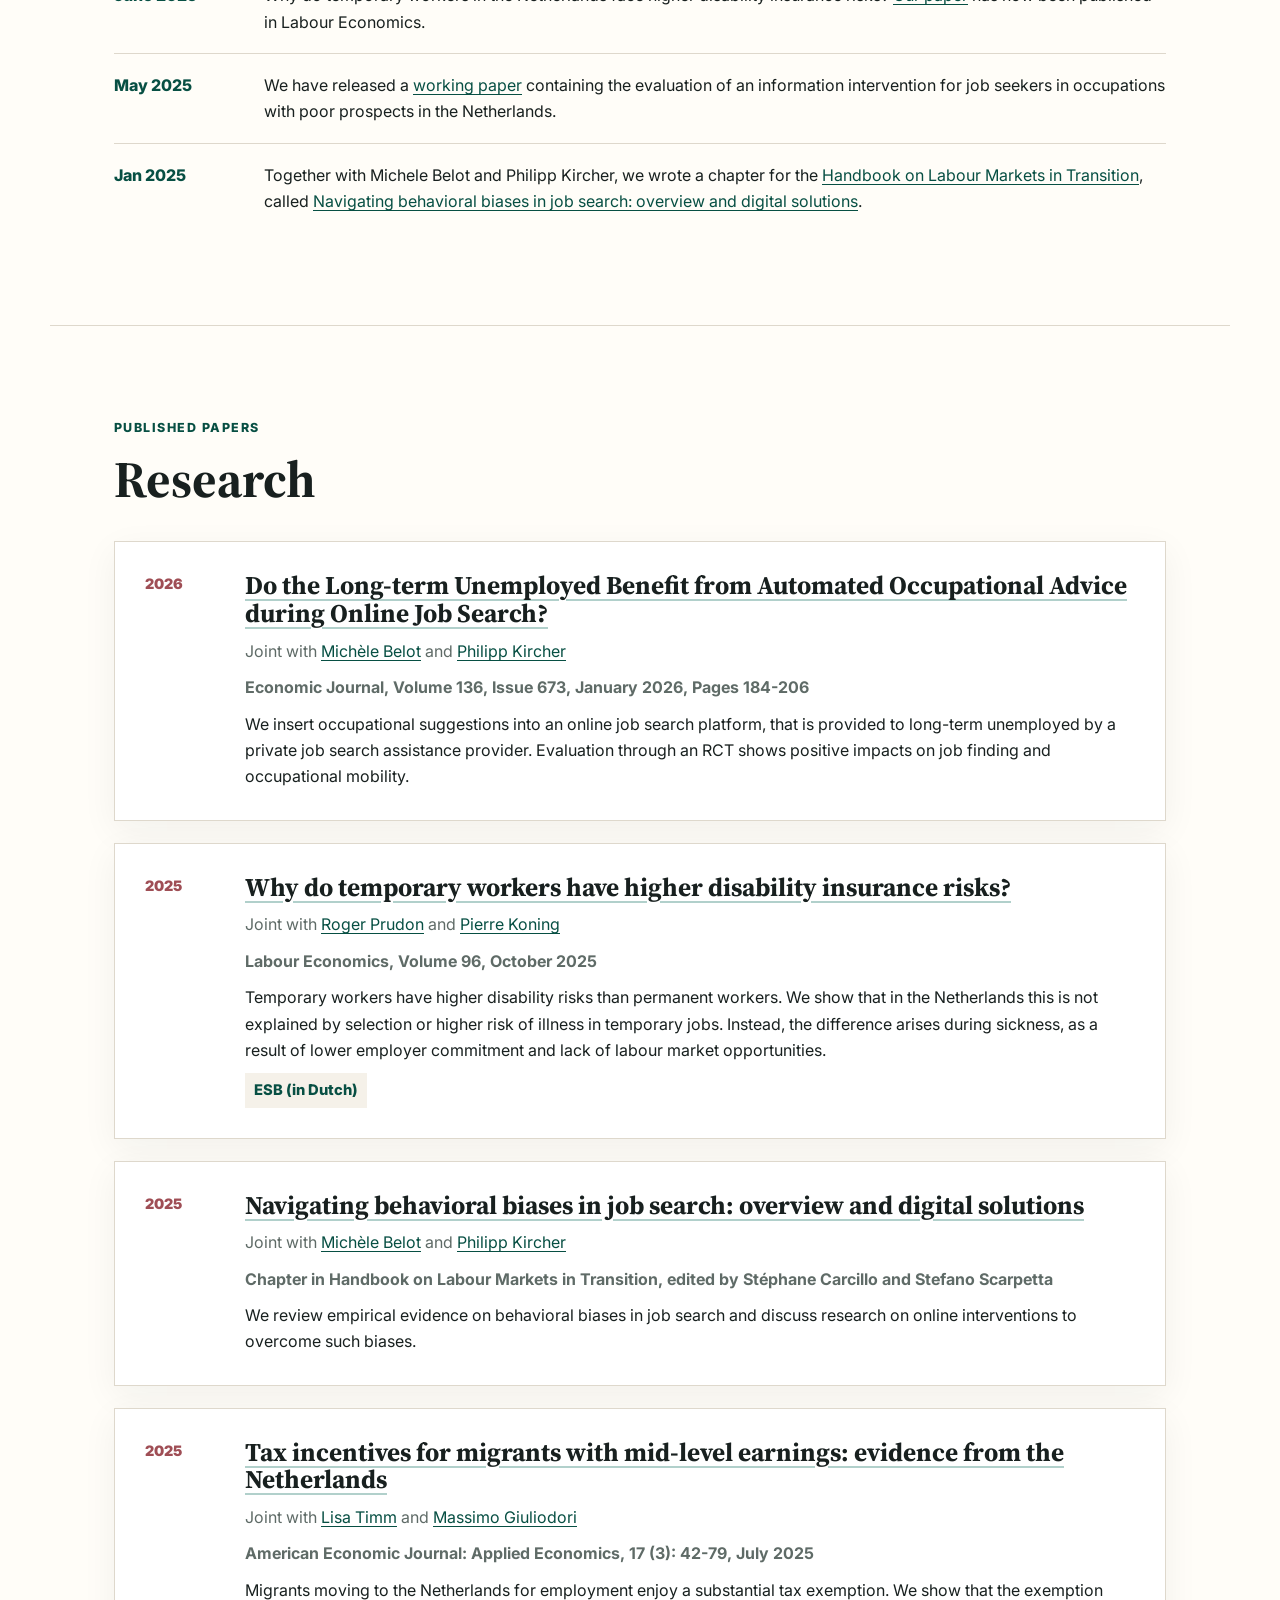
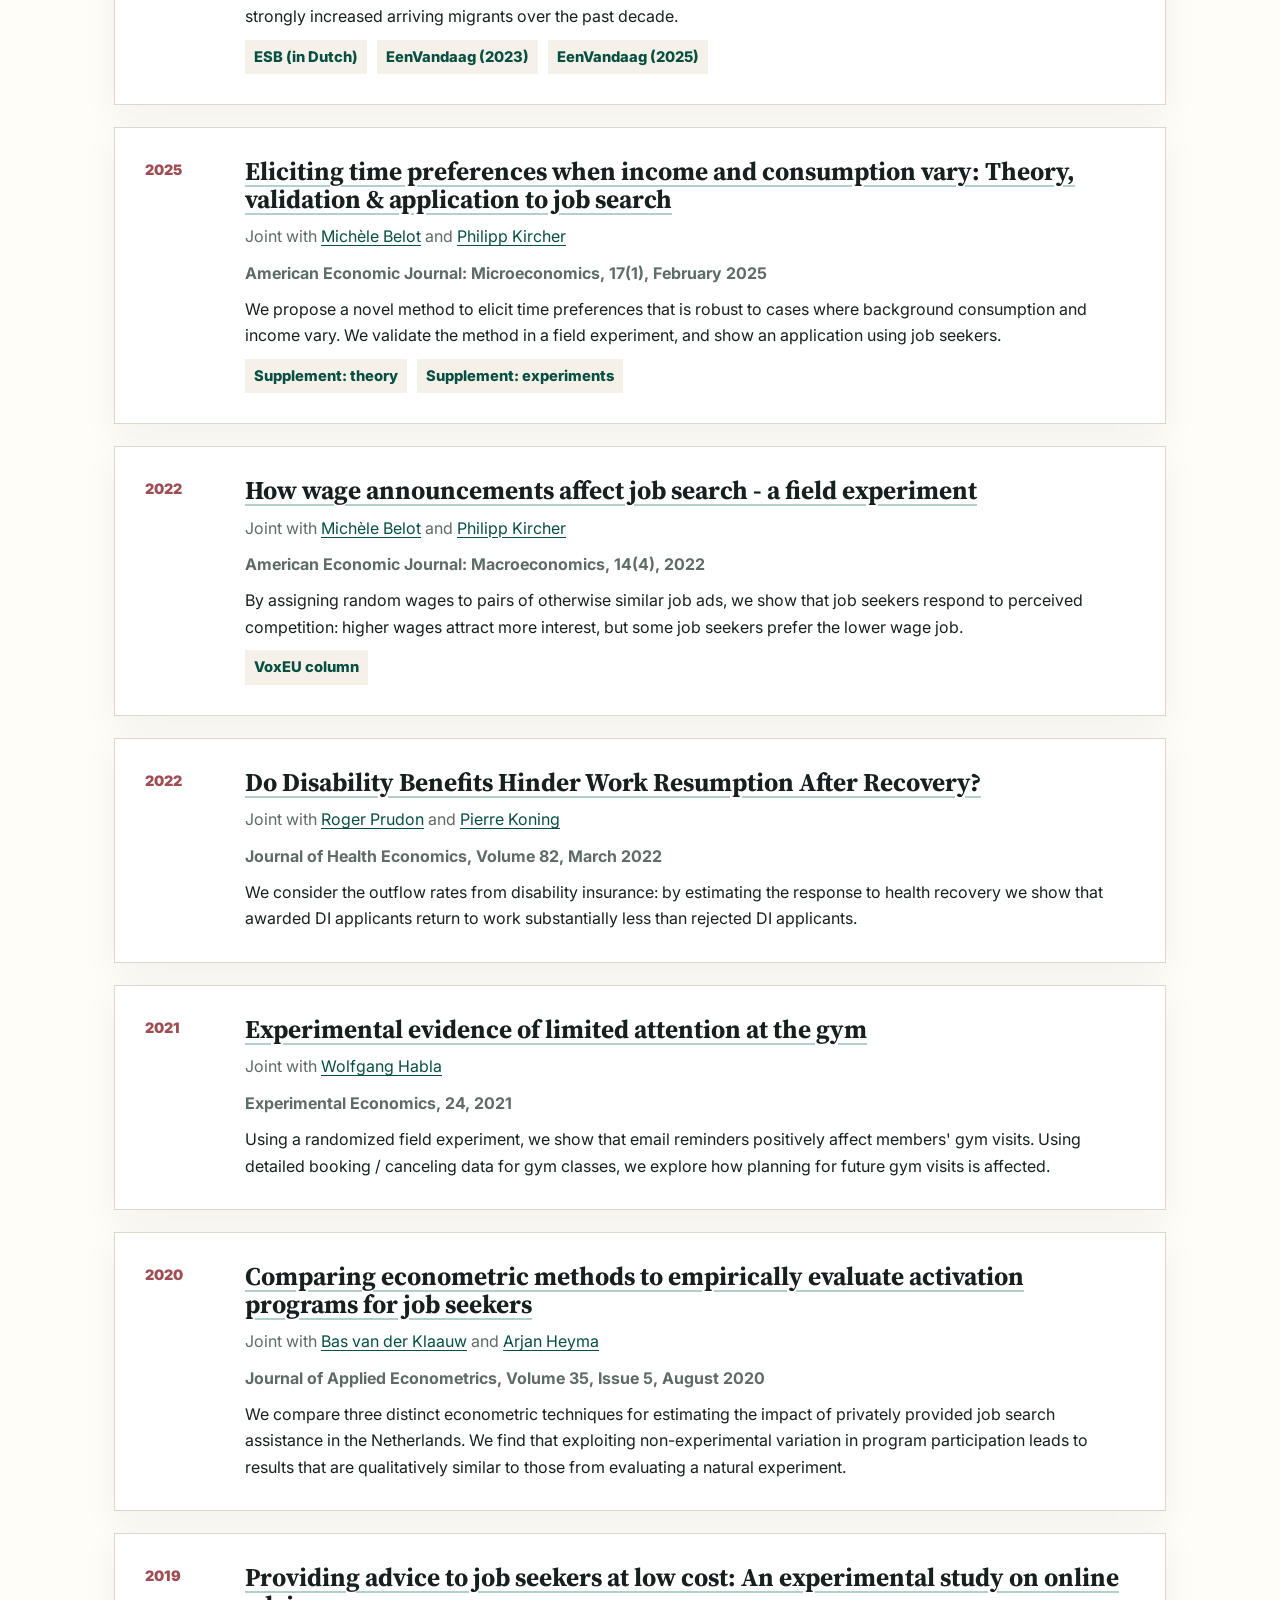
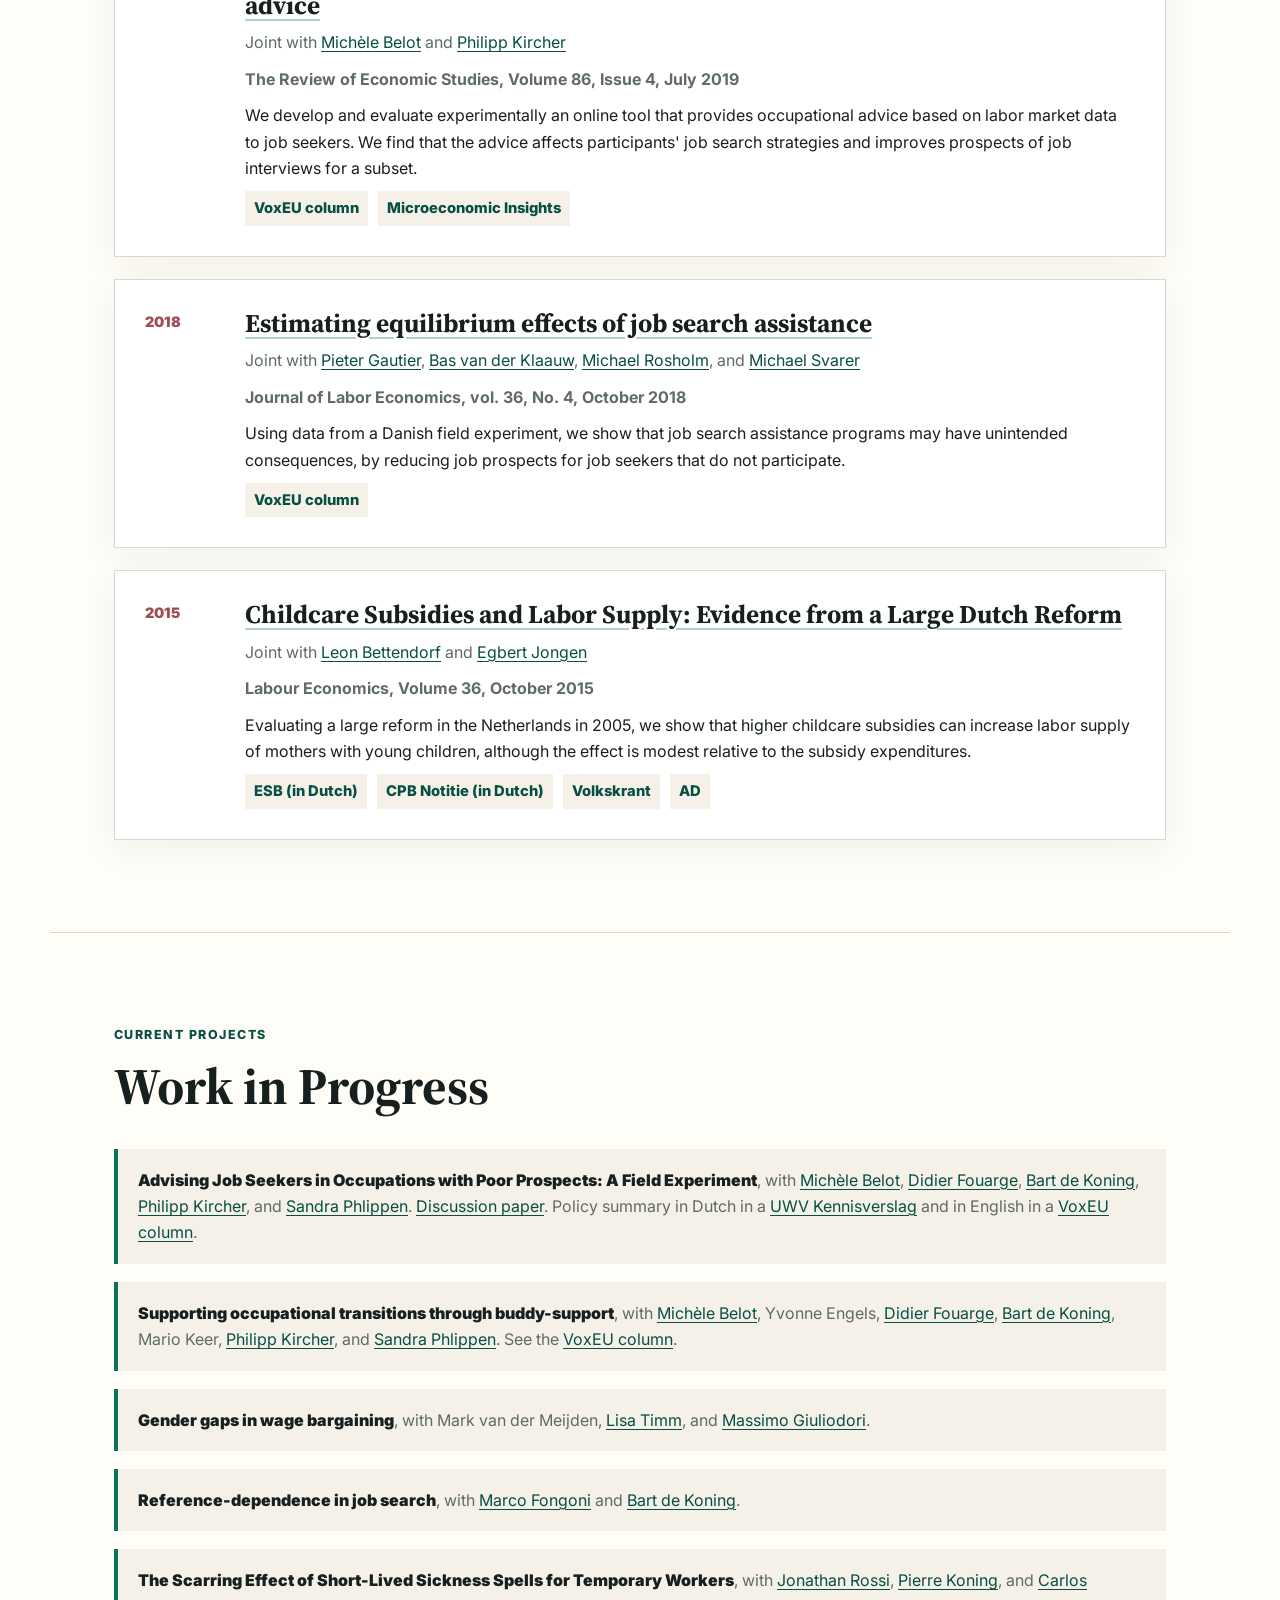
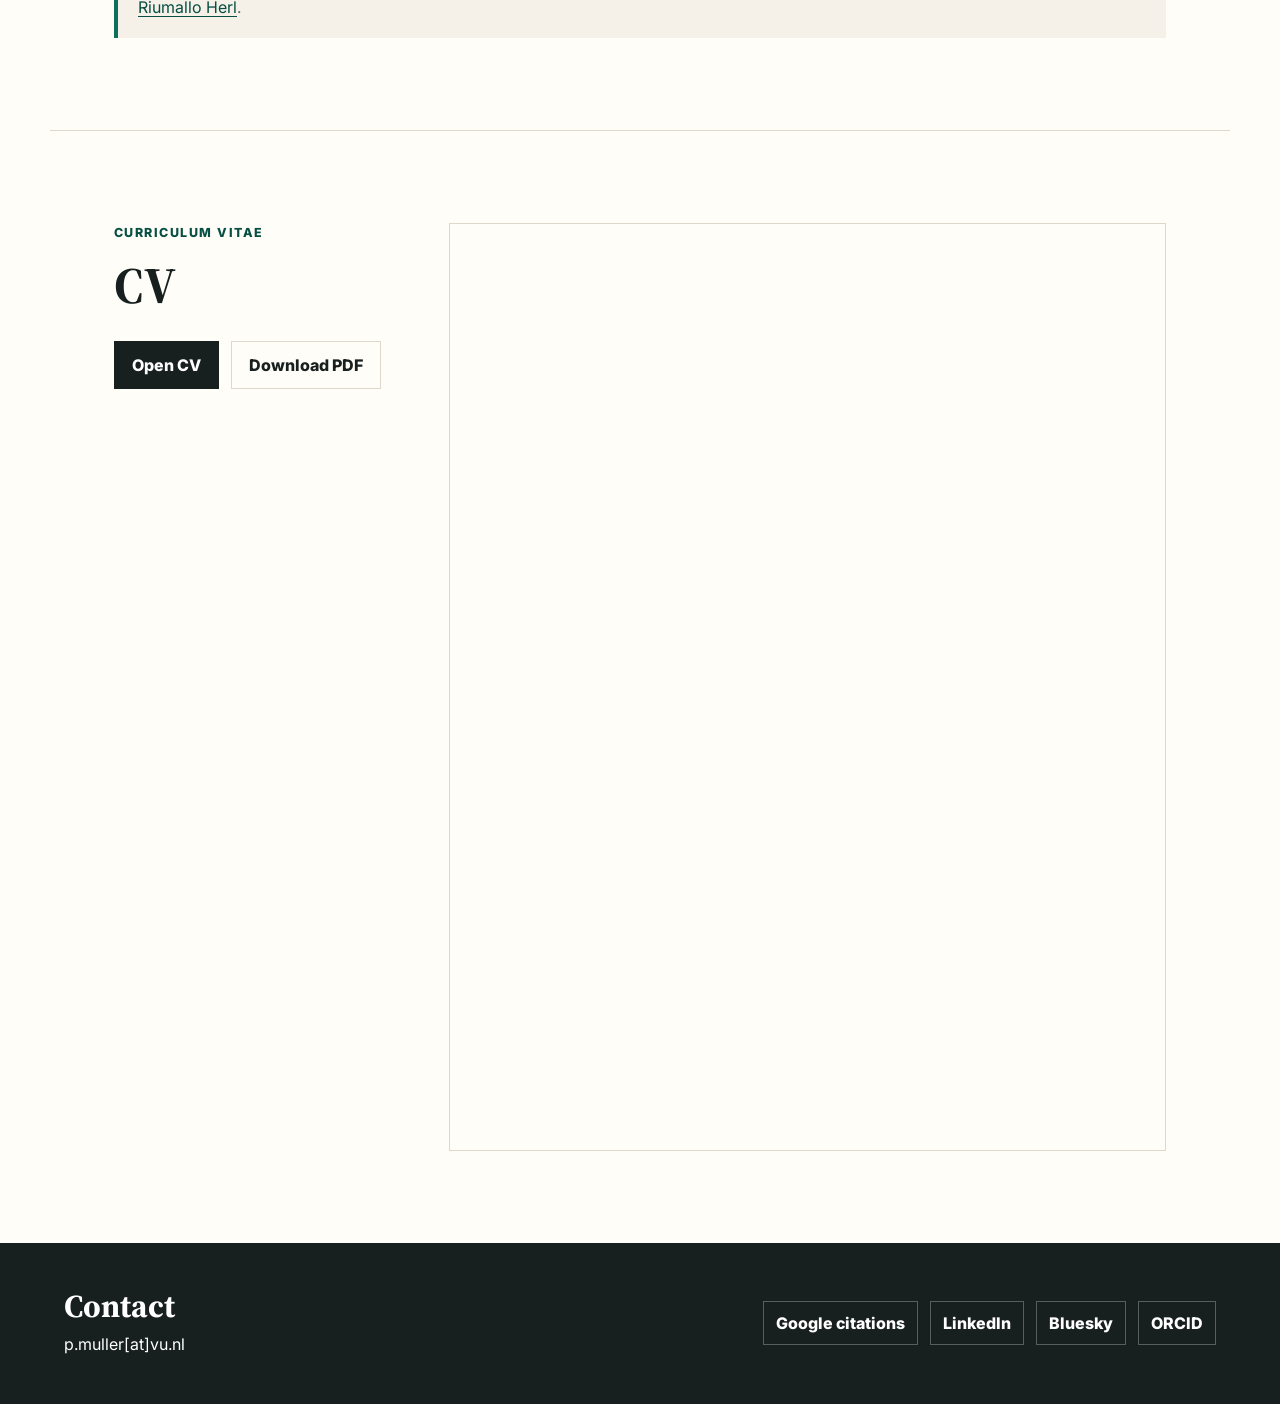
==== commit 3fb63b16: "Update work in progress list in index.html" ====
--- a/index.html
+++ b/index.html
@@ -255,7 +255,7 @@
         </div>
         <ul class="wip-list">
           <li><span class="wip-title">Advising Job Seekers in Occupations with Poor Prospects: A Field Experiment</span>, with <a href="https://sites.google.com/site/mvkbelot/home">Michèle Belot</a>, <a href="https://www.maastrichtuniversity.nl/d.fouarge">Didier Fouarge</a>, <a href="https://sites.google.com/view/bkdekoning/home">Bart de Koning</a>, <a href="https://philippkircher.com/">Philipp Kircher</a>, and <a href="https://insights.abnamro.nl/contact/sandra-phlippen/">Sandra Phlippen</a>. <a href="https://www.iza.org/publications/dp/17905/advising-job-seekers-in-occupations-with-poor-prospects-a-field-experiment">Discussion paper</a>. Policy summary in Dutch in a <a href="https://www.uwv.nl/imagesdxa/ukv-2024-4-breder-naar-werk-zoeken_tcm94-457199.pdf">UWV Kennisverslag</a> and in English in a <a href="https://cepr.org/voxeu/columns/connecting-job-seekers-buddies-online">VoxEU column</a>.</li>
-          <li><span class="wip-title">Supporting occupational transitions through buddy-support</span>, with <a href="https://sites.google.com/site/mvkbelot/home">Michèle Belot</a>, Yvonne Engels, <a href="https://www.maastrichtuniversity.nl/d.fouarge">Didier Fouarge</a>, <a href="https://sites.google.com/view/bkdekoning/home">Bart de Koning</a>, Mario Keer, <a href="https://philippkircher.com/">Philipp Kircher</a>, and <a href="https://insights.abnamro.nl/contact/sandra-phlippen/">Sandra Phlippen</a>.</li>
+          <li><span class="wip-title">Supporting occupational transitions through buddy-support</span>, with <a href="https://sites.google.com/site/mvkbelot/home">Michèle Belot</a>, Yvonne Engels, <a href="https://www.maastrichtuniversity.nl/d.fouarge">Didier Fouarge</a>, <a href="https://sites.google.com/view/bkdekoning/home">Bart de Koning</a>, Mario Keer, <a href="https://philippkircher.com/">Philipp Kircher</a>, and <a href="https://insights.abnamro.nl/contact/sandra-phlippen/">Sandra Phlippen</a>. See the <a href="https://cepr.org/voxeu/columns/connecting-job-seekers-buddies-online">VoxEU column</a>.</li>
           <li><span class="wip-title">Gender gaps in wage bargaining</span>, with Mark van der Meijden, <a href="https://sites.google.com/view/lmtimm/about">Lisa Timm</a>, and <a href="https://www.uva.nl/en/profile/g/i/m.giuliodori/m.giuliodori.html?cb">Massimo Giuliodori</a>.</li>
           <li><span class="wip-title">Reference-dependence in job search</span>, with <a href="https://sites.google.com/site/marcofongoni/">Marco Fongoni</a> and <a href="https://sites.google.com/view/bkdekoning/home">Bart de Koning</a>.</li>
           <li><span class="wip-title">The Scarring Effect of Short-Lived Sickness Spells for Temporary Workers</span>, with <a href="https://sites.google.com/view/jonathanrossi/home-page">Jonathan Rossi</a>, <a href="https://research.vu.nl/en/persons/pierre-koning">Pierre Koning</a>, and <a href="https://www.eur.nl/en/people/carlos-riumallo-herl">Carlos Riumallo Herl</a>.</li>
